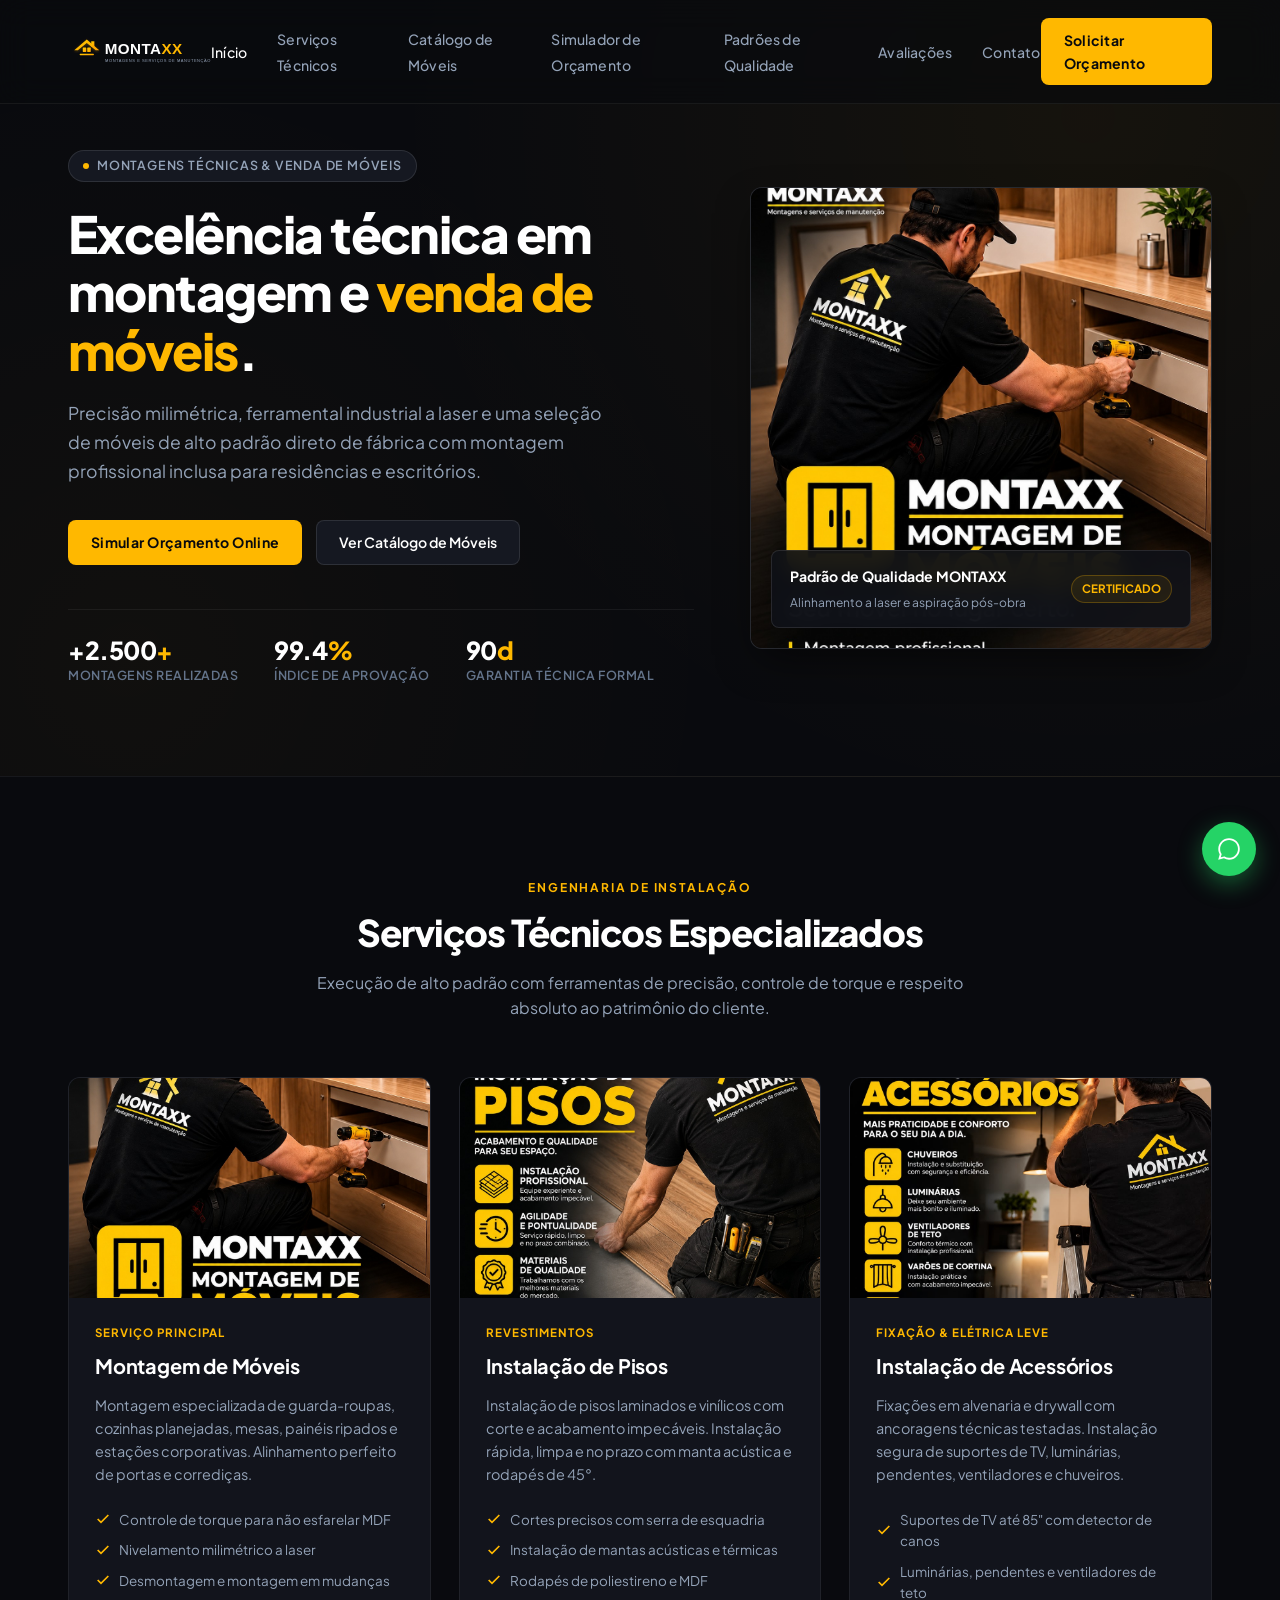
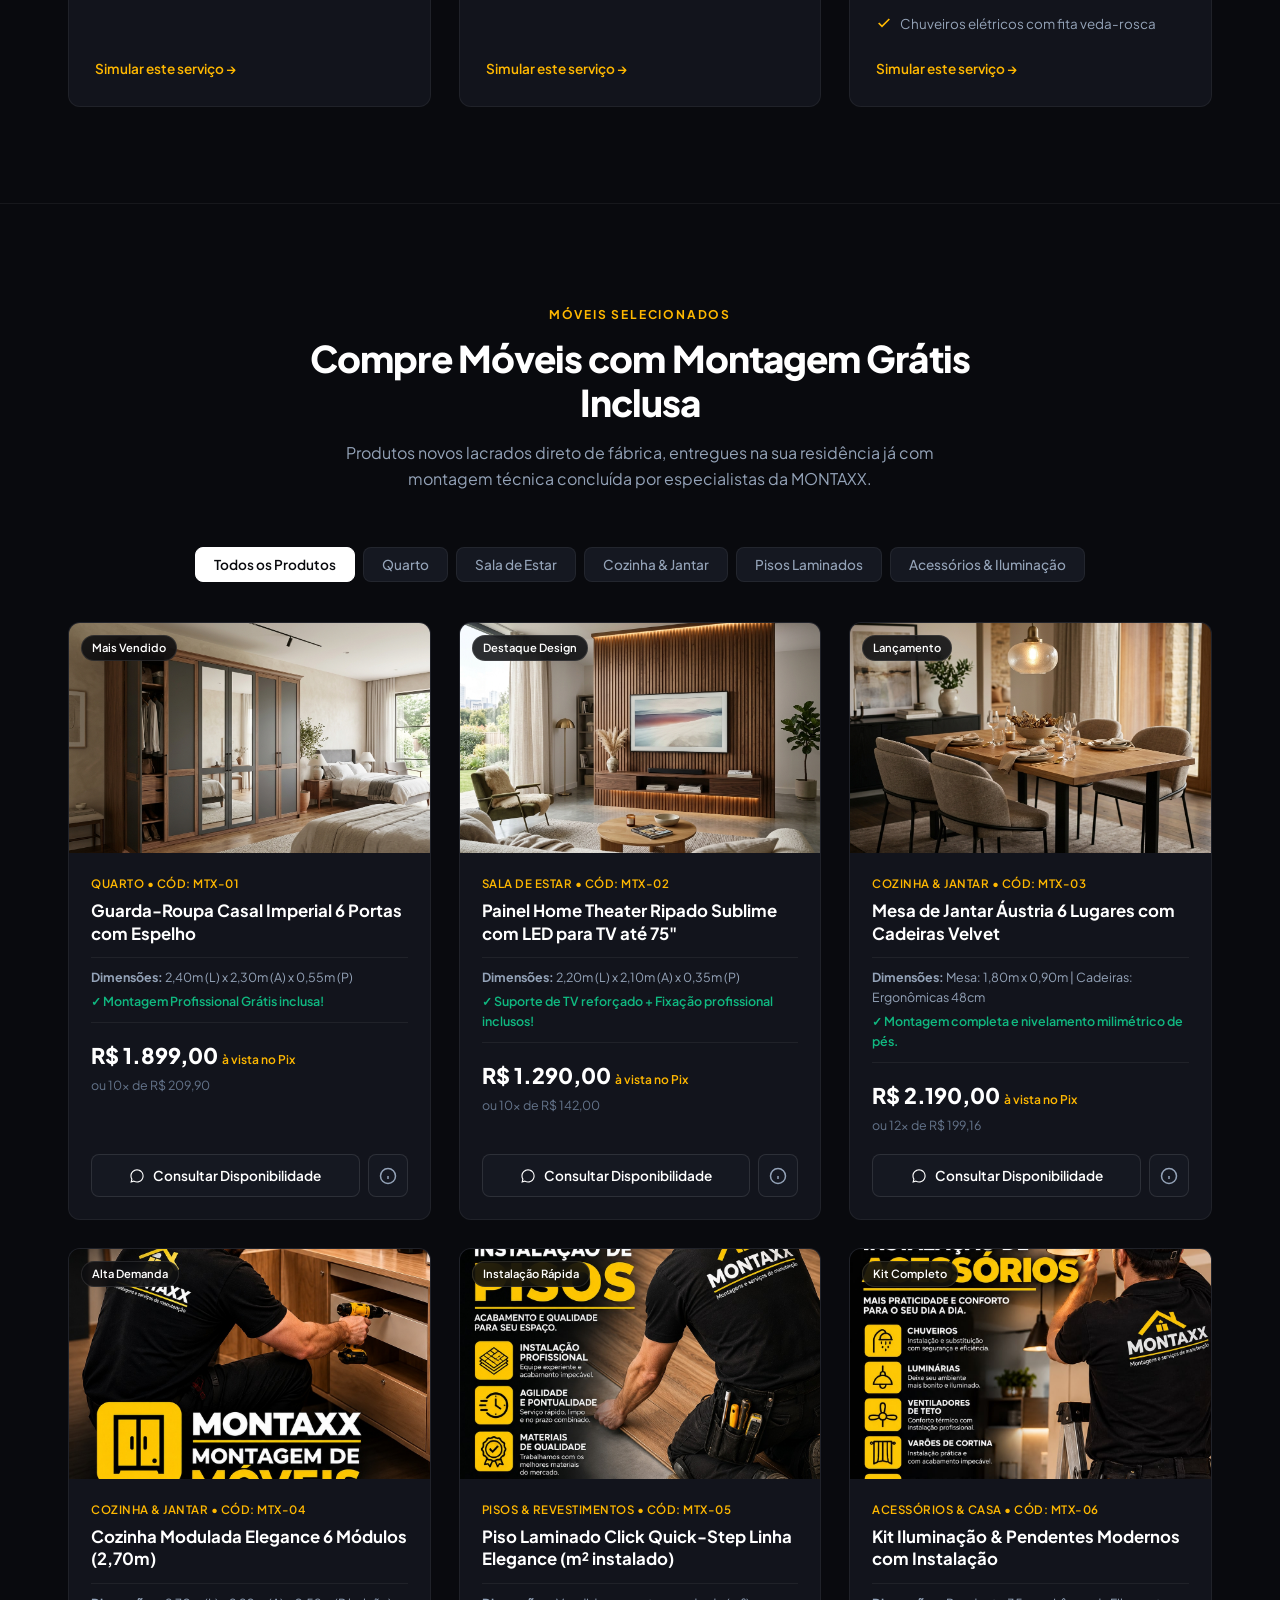
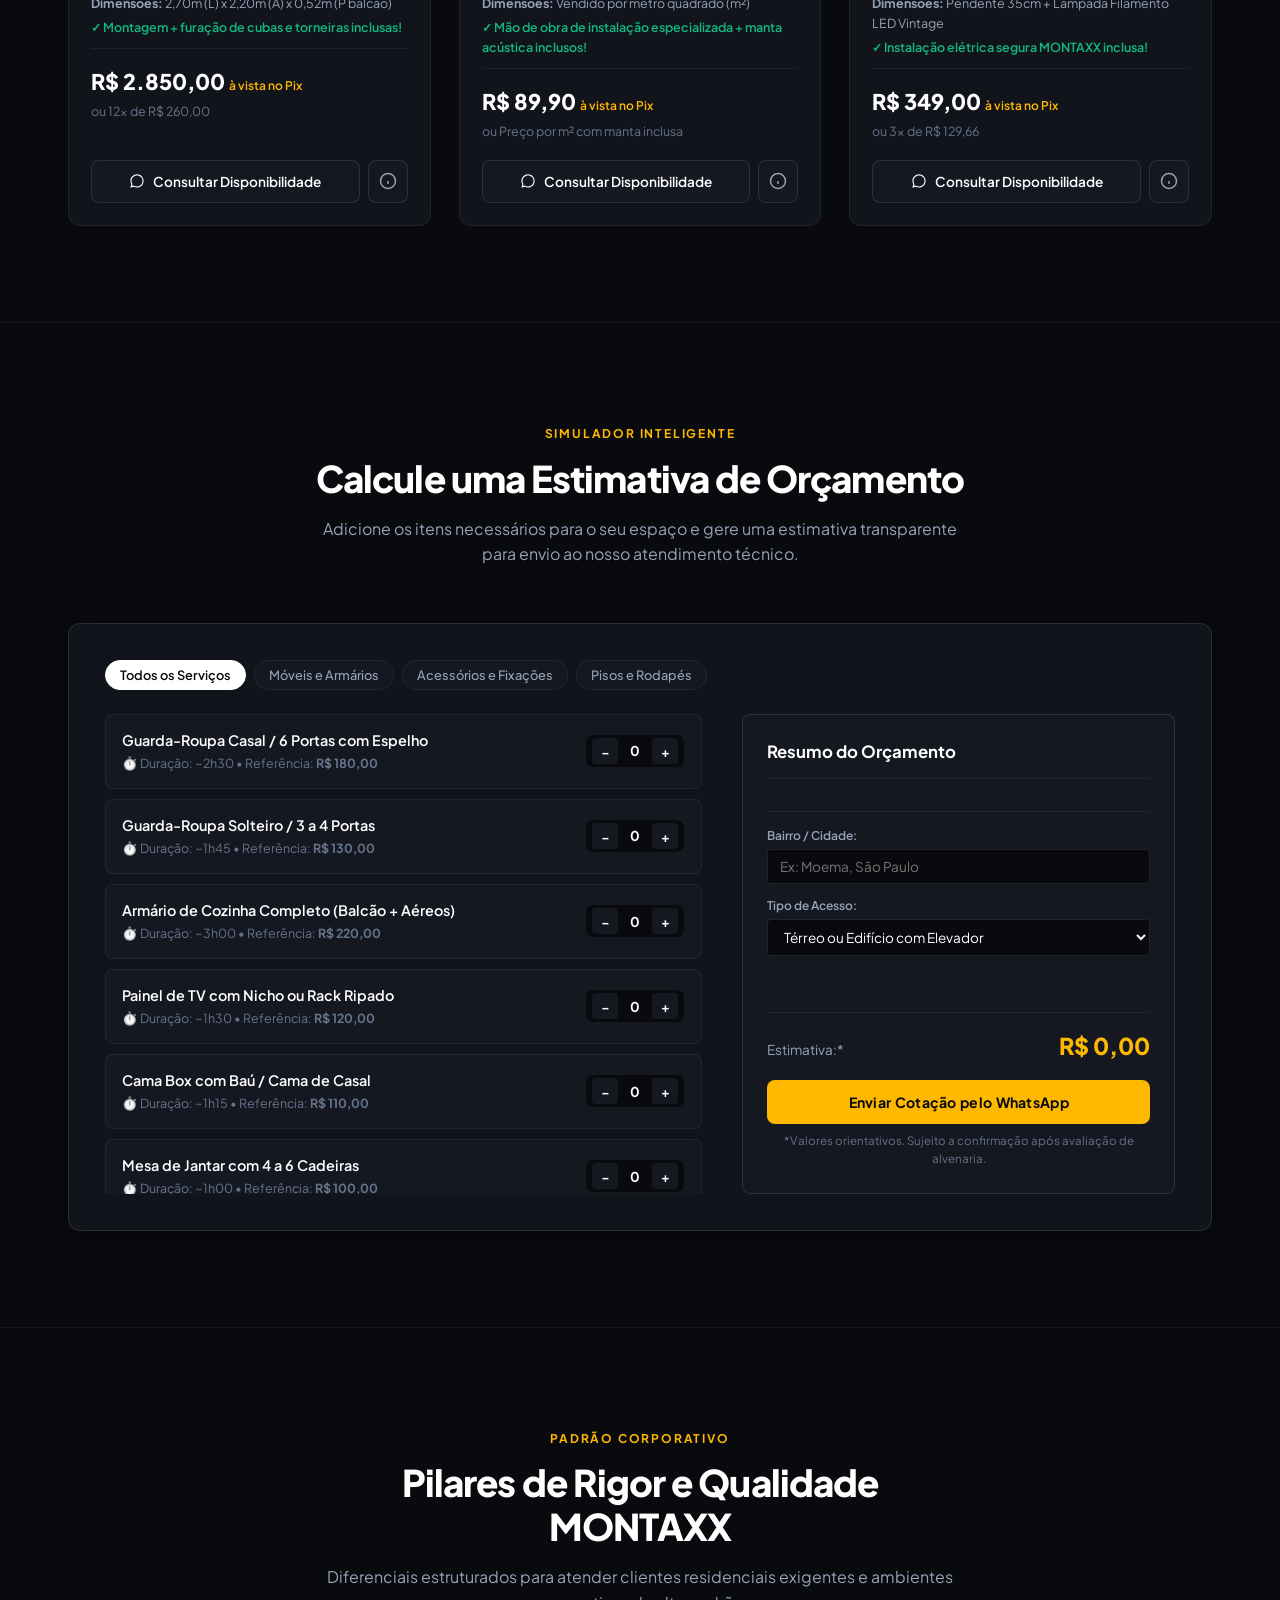
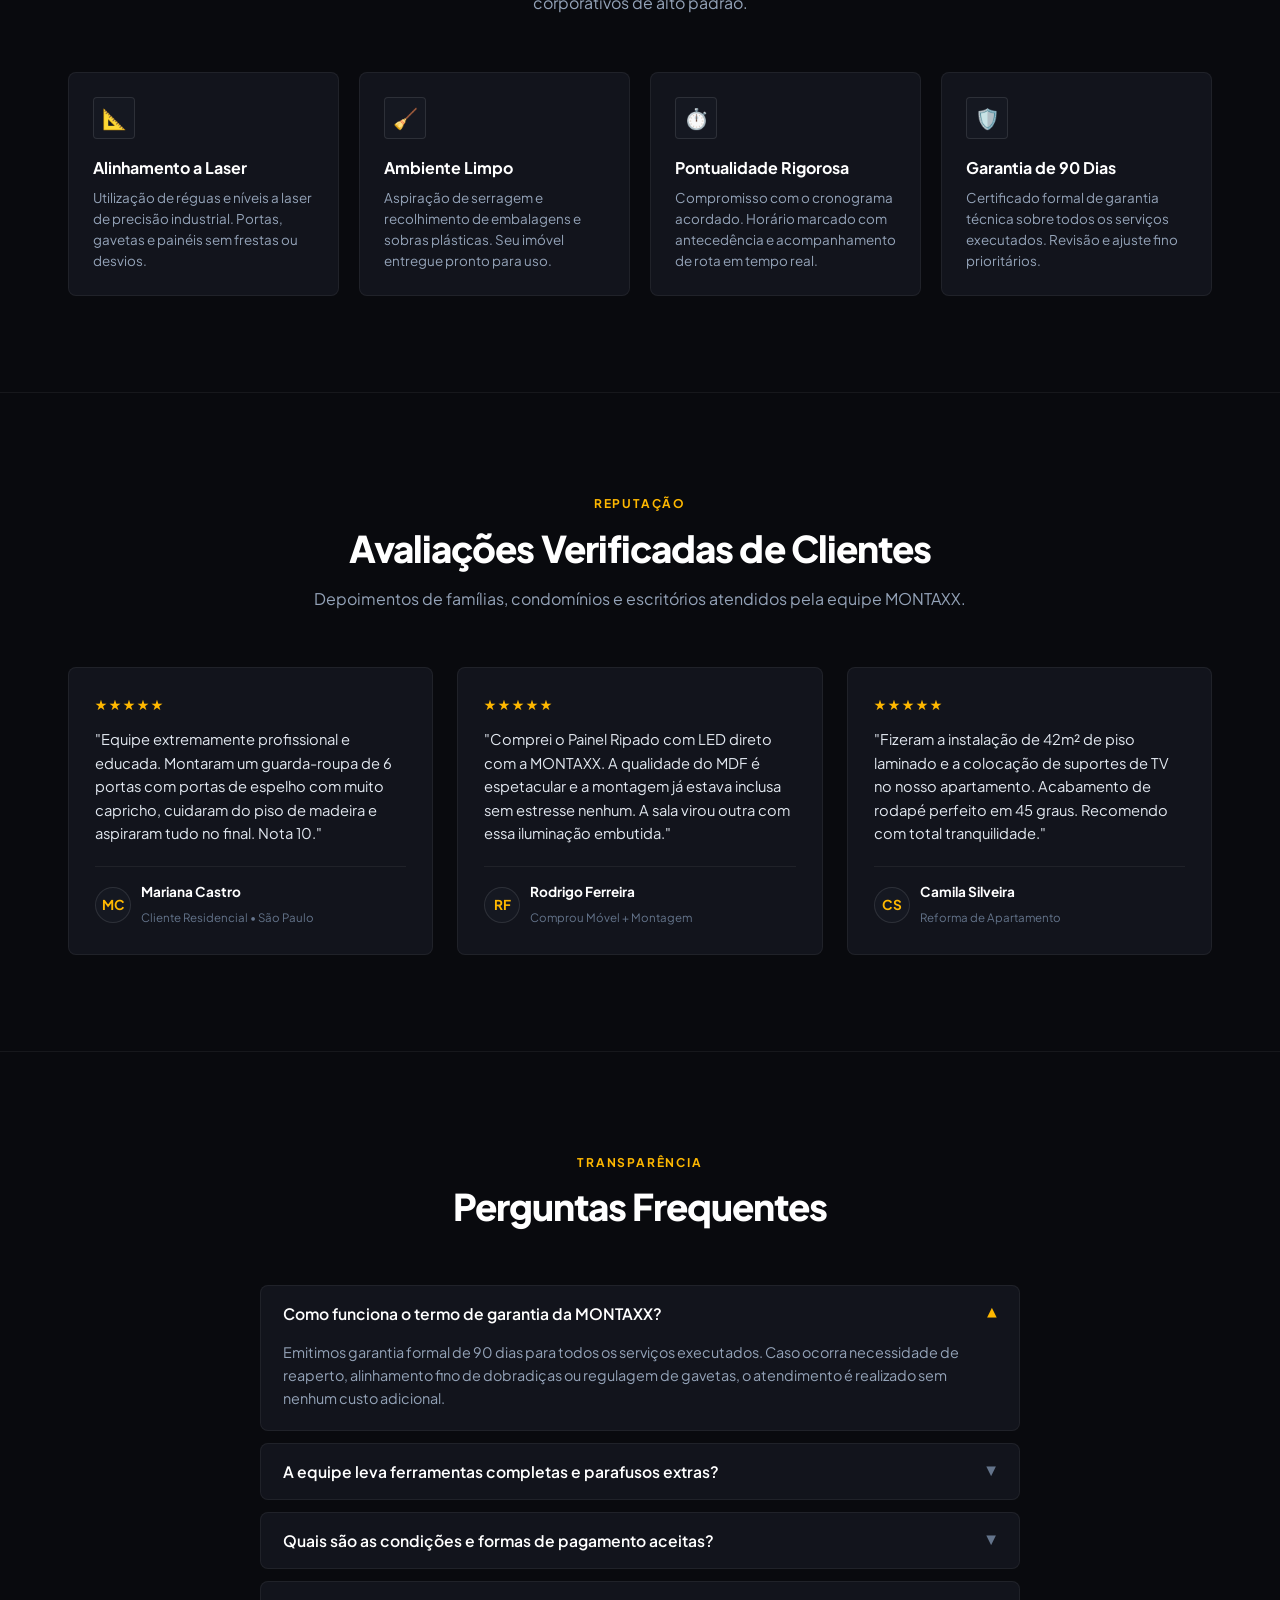
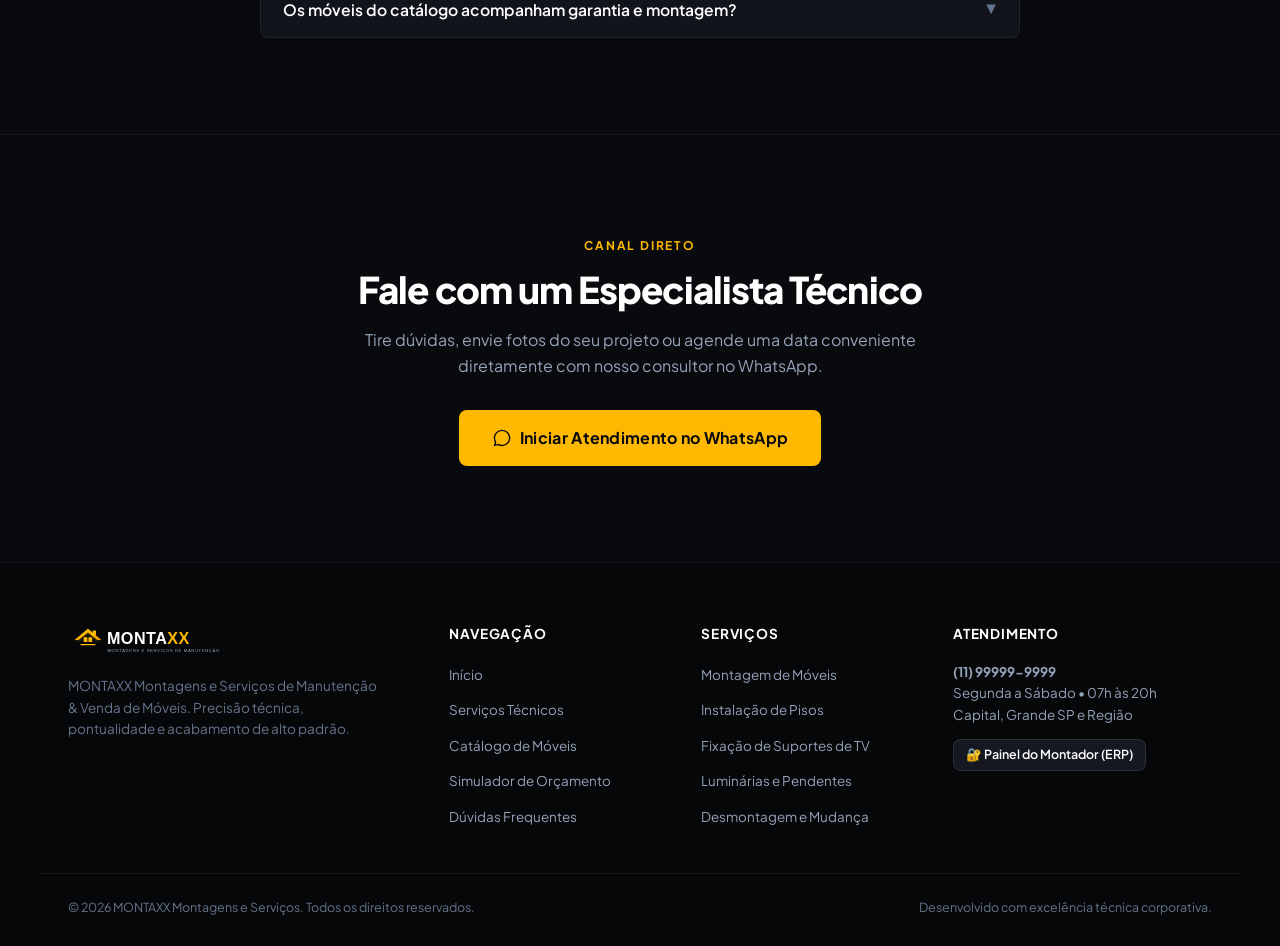
==== site/index.html @ f07846e5 "feat: site minimalista corporativo de alto padrao e sistema ERP da MONTAXX" ====
<!DOCTYPE html>
<html lang="pt-BR">
<head>
  <meta charset="UTF-8">
  <meta name="viewport" content="width=device-width, initial-scale=1.0">
  <title>MONTAXX | Montagem Técnica de Móveis, Pisos & Loja de Móveis</title>
  <meta name="description" content="Serviços corporativos e residenciais de montagem de móveis, instalação de pisos e fixações técnicas. Venda de móveis selecionados com montagem profissional inclusa.">
  <meta name="theme-color" content="#FFB800">
  
  <!-- Open Graph -->
  <meta property="og:title" content="MONTAXX | Montagens Técnicas e Venda de Móveis">
  <meta property="og:description" content="Precisão milimétrica, ferramental industrial e garantia técnica em montagens residenciais e corporativas.">
  <meta property="og:image" content="assets/images/hero-montagem.jpeg">
  <meta property="og:type" content="website">

  <!-- Favicon -->
  <link rel="icon" type="image/svg+xml" href="assets/images/favicon.svg">

  <!-- Minimalist Corporate Stylesheet -->
  <link rel="stylesheet" href="css/style.css">
</head>
<body>

  <!-- ================= TOPBAR / NAVBAR ================= -->
  <header class="navbar" id="navbar">
    <div class="container nav-container">
      <a href="#home" class="nav-brand">
        <img src="assets/images/logo.svg" alt="MONTAXX" class="brand-logo-img">
      </a>

      <nav>
        <ul class="nav-links" id="nav-menu">
          <li><a href="#home" class="active">Início</a></li>
          <li><a href="#servicos">Serviços Técnicos</a></li>
          <li><a href="#catalogo">Catálogo de Móveis</a></li>
          <li><a href="#calculadora">Simulador de Orçamento</a></li>
          <li><a href="#padroes">Padrões de Qualidade</a></li>
          <li><a href="#avaliacoes">Avaliações</a></li>
          <li><a href="#contato">Contato</a></li>
        </ul>
      </nav>

      <div class="nav-actions">
        <a href="#calculadora" class="btn-primary-corporate">
          Solicitar Orçamento
        </a>
        <button class="mobile-menu-btn" id="mobile-menu-toggle" aria-label="Abrir Menu">
          <svg width="24" height="24" viewBox="0 0 24 24" fill="none" stroke="currentColor" stroke-width="2"><line x1="3" y1="12" x2="21" y2="12"></line><line x1="3" y1="6" x2="21" y2="6"></line><line x1="3" y1="18" x2="21" y2="18"></line></svg>
        </button>
      </div>
    </div>
  </header>

  <main>
    <!-- ================= HERO SECTION ================= -->
    <section class="hero-section" id="home">
      <div class="container hero-grid">
        <div>
          <div class="hero-tag">
            <span class="hero-tag-dot"></span>
            <span>Montagens Técnicas & Venda de Móveis</span>
          </div>

          <h1 class="hero-title">
            Excelência técnica em montagem e <span class="accent">venda de móveis</span>.
          </h1>

          <p class="hero-description">
            Precisão milimétrica, ferramental industrial a laser e uma seleção de móveis de alto padrão direto de fábrica com montagem profissional inclusa para residências e escritórios.
          </p>

          <div class="hero-cta-group">
            <a href="#calculadora" class="btn-primary-corporate">
              Simular Orçamento Online
            </a>
            <a href="#catalogo" class="btn-secondary-corporate">
              Ver Catálogo de Móveis
            </a>
          </div>

          <div class="hero-trust-row">
            <div class="trust-item">
              <h4>+2.500<span>+</span></h4>
              <p>Montagens Realizadas</p>
            </div>
            <div class="trust-item">
              <h4>99.4<span>%</span></h4>
              <p>Índice de Aprovação</p>
            </div>
            <div class="trust-item">
              <h4>90<span>d</span></h4>
              <p>Garantia Técnica Formal</p>
            </div>
          </div>
        </div>

        <div class="hero-visual">
          <div class="hero-image-frame">
            <img src="assets/images/hero-montagem.jpeg" alt="Montagem técnica profissional MONTAXX" class="hero-main-img">
            
            <div class="hero-floating-card">
              <div class="floating-card-info">
                <strong>Padrão de Qualidade MONTAXX</strong>
                <span>Alinhamento a laser e aspiração pós-obra</span>
              </div>
              <span class="floating-card-badge">Certificado</span>
            </div>
          </div>
        </div>
      </div>
    </section>

    <!-- ================= SERVICES SECTION ================= -->
    <section class="section section-divider" id="servicos">
      <div class="container">
        <div class="section-header">
          <span class="section-label">Engenharia de Instalação</span>
          <h2 class="section-title">Serviços Técnicos Especializados</h2>
          <p class="section-desc">
            Execução de alto padrão com ferramentas de precisão, controle de torque e respeito absoluto ao patrimônio do cliente.
          </p>
        </div>

        <div class="services-grid">
          <!-- 1: Montagem de Móveis -->
          <div class="service-card">
            <div class="service-media">
              <img src="assets/images/hero-montagem.jpeg" alt="Montagem de Móveis MONTAXX" loading="lazy">
            </div>
            <div class="service-body">
              <span class="service-category">Serviço Principal</span>
              <h3 class="service-title">Montagem de Móveis</h3>
              <p class="service-text">
                Montagem especializada de guarda-roupas, cozinhas planejadas, mesas, painéis ripados e estações corporativas. Alinhamento perfeito de portas e corrediças.
              </p>
              <ul class="service-features">
                <li>
                  <svg width="16" height="16" viewBox="0 0 24 24" fill="none" stroke="currentColor" stroke-width="2.5"><polyline points="20 6 9 17 4 12"></polyline></svg>
                  Controle de torque para não esfarelar MDF
                </li>
                <li>
                  <svg width="16" height="16" viewBox="0 0 24 24" fill="none" stroke="currentColor" stroke-width="2.5"><polyline points="20 6 9 17 4 12"></polyline></svg>
                  Nivelamento milimétrico a laser
                </li>
                <li>
                  <svg width="16" height="16" viewBox="0 0 24 24" fill="none" stroke="currentColor" stroke-width="2.5"><polyline points="20 6 9 17 4 12"></polyline></svg>
                  Desmontagem e montagem em mudanças
                </li>
              </ul>
              <a href="#calculadora" class="service-cta-link">
                Simular este serviço →
              </a>
            </div>
          </div>

          <!-- 2: Pisos -->
          <div class="service-card">
            <div class="service-media">
              <img src="assets/images/servico-pisos.jpeg" alt="Instalação de Pisos MONTAXX" loading="lazy">
            </div>
            <div class="service-body">
              <span class="service-category">Revestimentos</span>
              <h3 class="service-title">Instalação de Pisos</h3>
              <p class="service-text">
                Instalação de pisos laminados e vinílicos com corte e acabamento impecáveis. Instalação rápida, limpa e no prazo com manta acústica e rodapés de 45°.
              </p>
              <ul class="service-features">
                <li>
                  <svg width="16" height="16" viewBox="0 0 24 24" fill="none" stroke="currentColor" stroke-width="2.5"><polyline points="20 6 9 17 4 12"></polyline></svg>
                  Cortes precisos com serra de esquadria
                </li>
                <li>
                  <svg width="16" height="16" viewBox="0 0 24 24" fill="none" stroke="currentColor" stroke-width="2.5"><polyline points="20 6 9 17 4 12"></polyline></svg>
                  Instalação de mantas acústicas e térmicas
                </li>
                <li>
                  <svg width="16" height="16" viewBox="0 0 24 24" fill="none" stroke="currentColor" stroke-width="2.5"><polyline points="20 6 9 17 4 12"></polyline></svg>
                  Rodapés de poliestireno e MDF
                </li>
              </ul>
              <a href="#calculadora" class="service-cta-link">
                Simular este serviço →
              </a>
            </div>
          </div>

          <!-- 3: Acessórios -->
          <div class="service-card">
            <div class="service-media">
              <img src="assets/images/servico-acessorios.jpeg" alt="Instalação de Acessórios MONTAXX" loading="lazy">
            </div>
            <div class="service-body">
              <span class="service-category">Fixação & Elétrica Leve</span>
              <h3 class="service-title">Instalação de Acessórios</h3>
              <p class="service-text">
                Fixações em alvenaria e drywall com ancoragens técnicas testadas. Instalação segura de suportes de TV, luminárias, pendentes, ventiladores e chuveiros.
              </p>
              <ul class="service-features">
                <li>
                  <svg width="16" height="16" viewBox="0 0 24 24" fill="none" stroke="currentColor" stroke-width="2.5"><polyline points="20 6 9 17 4 12"></polyline></svg>
                  Suportes de TV até 85" com detector de canos
                </li>
                <li>
                  <svg width="16" height="16" viewBox="0 0 24 24" fill="none" stroke="currentColor" stroke-width="2.5"><polyline points="20 6 9 17 4 12"></polyline></svg>
                  Luminárias, pendentes e ventiladores de teto
                </li>
                <li>
                  <svg width="16" height="16" viewBox="0 0 24 24" fill="none" stroke="currentColor" stroke-width="2.5"><polyline points="20 6 9 17 4 12"></polyline></svg>
                  Chuveiros elétricos com fita veda-rosca
                </li>
              </ul>
              <a href="#calculadora" class="service-cta-link">
                Simular este serviço →
              </a>
            </div>
          </div>
        </div>
      </div>
    </section>

    <!-- ================= FURNITURE CATALOG SECTION ================= -->
    <section class="section section-divider" id="catalogo">
      <div class="container">
        <div class="section-header">
          <span class="section-label">Móveis Selecionados</span>
          <h2 class="section-title">Compre Móveis com Montagem Grátis Inclusa</h2>
          <p class="section-desc">
            Produtos novos lacrados direto de fábrica, entregues na sua residência já com montagem técnica concluída por especialistas da MONTAXX.
          </p>
        </div>

        <div class="catalog-filter-bar">
          <button class="catalog-filter-tab active" data-category="all">Todos os Produtos</button>
          <button class="catalog-filter-tab" data-category="quarto">Quarto</button>
          <button class="catalog-filter-tab" data-category="sala">Sala de Estar</button>
          <button class="catalog-filter-tab" data-category="cozinha">Cozinha & Jantar</button>
          <button class="catalog-filter-tab" data-category="pisos">Pisos Laminados</button>
          <button class="catalog-filter-tab" data-category="acessorios">Acessórios & Iluminação</button>
        </div>

        <div class="furniture-grid" id="furniture-grid">
          <!-- Renderizado dinamicamente via JS -->
        </div>
      </div>
    </section>

    <!-- ================= SMART CALCULATOR SECTION ================= -->
    <section class="section section-divider" id="calculadora">
      <div class="container">
        <div class="section-header">
          <span class="section-label">Simulador Inteligente</span>
          <h2 class="section-title">Calcule uma Estimativa de Orçamento</h2>
          <p class="section-desc">
            Adicione os itens necessários para o seu espaço e gere uma estimativa transparente para envio ao nosso atendimento técnico.
          </p>
        </div>

        <div class="calc-wrapper">
          <div class="calc-filter-row">
            <button class="calc-filter-pill active" data-category="all">Todos os Serviços</button>
            <button class="calc-filter-pill" data-category="moveis">Móveis e Armários</button>
            <button class="calc-filter-pill" data-category="acessorios">Acessórios e Fixações</button>
            <button class="calc-filter-pill" data-category="pisos">Pisos e Rodapés</button>
          </div>

          <div class="calc-split-grid">
            <!-- Coluna de Seleção de Itens -->
            <div class="calc-selector-list" id="calc-items-grid">
              <!-- Gerado via budget-calculator.js -->
            </div>

            <!-- Painel de Resumo -->
            <div class="calc-summary-panel">
              <h3 class="calc-summary-title">Resumo do Orçamento</h3>
              
              <div class="calc-summary-items" id="calc-summary-items">
                <!-- Linhas calculadas -->
              </div>

              <div id="calc-summary-discount" style="display: none;"></div>

              <div style="border-top: 1px solid var(--border-hairline); padding-top: 14px; margin-bottom: 14px;">
                <div class="calc-form-field">
                  <label for="calc-neighborhood">Bairro / Cidade:</label>
                  <input type="text" id="calc-neighborhood" placeholder="Ex: Moema, São Paulo">
                </div>
                <div class="calc-form-field">
                  <label for="calc-access">Tipo de Acesso:</label>
                  <select id="calc-access">
                    <option value="Térreo / Elevador">Térreo ou Edifício com Elevador</option>
                    <option value="Escada 1º ou 2º Andar">Escada (1º ou 2º Andar)</option>
                    <option value="Escada 3º Andar+">Escada (3º Andar ou mais)</option>
                  </select>
                </div>
              </div>

              <div class="calc-total-strip">
                <span>Estimativa:*</span>
                <strong id="calc-summary-total">R$ 0,00</strong>
              </div>

              <button type="button" class="btn-primary-corporate btn-block" id="btn-calc-whatsapp" disabled style="padding: 12px;">
                Enviar Cotação pelo WhatsApp
              </button>

              <small style="font-size: 0.72rem; color: var(--text-tertiary); text-align: center; display: block; margin-top: 8px;">
                *Valores orientativos. Sujeito a confirmação após avaliação de alvenaria.
              </small>
            </div>
          </div>
        </div>
      </div>
    </section>

    <!-- ================= STANDARDS SECTION ================= -->
    <section class="section section-divider" id="padroes">
      <div class="container">
        <div class="section-header">
          <span class="section-label">Padrão Corporativo</span>
          <h2 class="section-title">Pilares de Rigor e Qualidade MONTAXX</h2>
          <p class="section-desc">
            Diferenciais estruturados para atender clientes residenciais exigentes e ambientes corporativos de alto padrão.
          </p>
        </div>

        <div class="standards-grid">
          <div class="standard-card">
            <div class="standard-icon">📐</div>
            <h4>Alinhamento a Laser</h4>
            <p>Utilização de réguas e níveis a laser de precisão industrial. Portas, gavetas e painéis sem frestas ou desvios.</p>
          </div>

          <div class="standard-card">
            <div class="standard-icon">🧹</div>
            <h4>Ambiente Limpo</h4>
            <p>Aspiração de serragem e recolhimento de embalagens e sobras plásticas. Seu imóvel entregue pronto para uso.</p>
          </div>

          <div class="standard-card">
            <div class="standard-icon">⏱️</div>
            <h4>Pontualidade Rigorosa</h4>
            <p>Compromisso com o cronograma acordado. Horário marcado com antecedência e acompanhamento de rota em tempo real.</p>
          </div>

          <div class="standard-card">
            <div class="standard-icon">🛡️</div>
            <h4>Garantia de 90 Dias</h4>
            <p>Certificado formal de garantia técnica sobre todos os serviços executados. Revisão e ajuste fino prioritários.</p>
          </div>
        </div>
      </div>
    </section>

    <!-- ================= TESTIMONIALS SECTION ================= -->
    <section class="section section-divider" id="avaliacoes">
      <div class="container">
        <div class="section-header">
          <span class="section-label">Reputação</span>
          <h2 class="section-title">Avaliações Verificadas de Clientes</h2>
          <p class="section-desc">
            Depoimentos de famílias, condomínios e escritórios atendidos pela equipe MONTAXX.
          </p>
        </div>

        <div class="testimonials-grid">
          <div class="testimonial-card">
            <div class="test-stars">★★★★★</div>
            <p class="test-quote">
              "Equipe extremamente profissional e educada. Montaram um guarda-roupa de 6 portas com portas de espelho com muito capricho, cuidaram do piso de madeira e aspiraram tudo no final. Nota 10."
            </p>
            <div class="test-author-row">
              <div class="test-author-avatar">MC</div>
              <div class="test-author-info">
                <strong>Mariana Castro</strong>
                <span>Cliente Residencial • São Paulo</span>
              </div>
            </div>
          </div>

          <div class="testimonial-card">
            <div class="test-stars">★★★★★</div>
            <p class="test-quote">
              "Comprei o Painel Ripado com LED direto com a MONTAXX. A qualidade do MDF é espetacular e a montagem já estava inclusa sem estresse nenhum. A sala virou outra com essa iluminação embutida."
            </p>
            <div class="test-author-row">
              <div class="test-author-avatar">RF</div>
              <div class="test-author-info">
                <strong>Rodrigo Ferreira</strong>
                <span>Comprou Móvel + Montagem</span>
              </div>
            </div>
          </div>

          <div class="testimonial-card">
            <div class="test-stars">★★★★★</div>
            <p class="test-quote">
              "Fizeram a instalação de 42m² de piso laminado e a colocação de suportes de TV no nosso apartamento. Acabamento de rodapé perfeito em 45 graus. Recomendo com total tranquilidade."
            </p>
            <div class="test-author-row">
              <div class="test-author-avatar">CS</div>
              <div class="test-author-info">
                <strong>Camila Silveira</strong>
                <span>Reforma de Apartamento</span>
              </div>
            </div>
          </div>
        </div>
      </div>
    </section>

    <!-- ================= FAQ SECTION ================= -->
    <section class="section section-divider" id="faq">
      <div class="container">
        <div class="section-header">
          <span class="section-label">Transparência</span>
          <h2 class="section-title">Perguntas Frequentes</h2>
        </div>

        <div class="faq-list">
          <div class="faq-item open">
            <button class="faq-question">
              <span>Como funciona o termo de garantia da MONTAXX?</span>
              <span class="faq-icon">▼</span>
            </button>
            <div class="faq-answer">
              Emitimos garantia formal de 90 dias para todos os serviços executados. Caso ocorra necessidade de reaperto, alinhamento fino de dobradiças ou regulagem de gavetas, o atendimento é realizado sem nenhum custo adicional.
            </div>
          </div>

          <div class="faq-item">
            <button class="faq-question">
              <span>A equipe leva ferramentas completas e parafusos extras?</span>
              <span class="faq-icon">▼</span>
            </button>
            <div class="faq-answer">
              Sim. Nossa equipe técnica opera com maletas profissionais completas contendo nível a laser, parafusadeiras com torque regulável, buchas especiais para alvenaria e drywall, e ferragens sobressalentes.
            </div>
          </div>

          <div class="faq-item">
            <button class="faq-question">
              <span>Quais são as condições e formas de pagamento aceitas?</span>
              <span class="faq-icon">▼</span>
            </button>
            <div class="faq-answer">
              Trabalhamos com Pix (com condições diferenciadas à vista) e cartões de crédito parcelados em até 10x ou 12x. Para serviços, o pagamento só é finalizado após a vistoria e aprovação técnica do cliente.
            </div>
          </div>

          <div class="faq-item">
            <button class="faq-question">
              <span>Os móveis do catálogo acompanham garantia e montagem?</span>
              <span class="faq-icon">▼</span>
            </button>
            <div class="faq-answer">
              Sim! Todos os móveis vendidos pela MONTAXX são novos, entregues na embalagem original lacrada de fábrica com nota fiscal, e acompanham a montagem profissional completa já inclusa no pedido.
            </div>
          </div>
        </div>
      </div>
    </section>

    <!-- ================= CONTACT SECTION ================= -->
    <section class="section" id="contato">
      <div class="container" style="text-align: center; max-width: 680px;">
        <span class="section-label">Canal Direto</span>
        <h2 class="section-title">Fale com um Especialista Técnico</h2>
        <p class="section-desc" style="margin-bottom: 32px;">
          Tire dúvidas, envie fotos do seu projeto ou agende uma data conveniente diretamente com nosso consultor no WhatsApp.
        </p>

        <a href="https://api.whatsapp.com/send?phone=5511999999999&text=Ol%C3%A1%20MONTAXX!%20Gostaria%20de%20solicitar%20um%20or%C3%A7amento." 
           target="_blank" 
           class="btn-primary-corporate" 
           style="font-size: 1rem; padding: 14px 32px;">
          <svg width="20" height="20" viewBox="0 0 24 24" fill="currentColor"><path d="M12.04 2C6.58 2 2.13 6.45 2.13 11.91C2.13 13.66 2.59 15.36 3.45 16.86L2.05 22L7.3 20.62C8.75 21.41 10.38 21.83 12.04 21.83C17.5 21.83 21.95 17.38 21.95 11.92C21.95 9.27 20.92 6.78 19.05 4.91C17.18 3.03 14.69 2 12.04 2M12.05 3.67C14.25 3.67 16.31 4.53 17.87 6.09C19.42 7.65 20.28 9.72 20.28 11.92C20.28 16.46 16.58 20.15 12.04 20.15C10.56 20.15 9.11 19.76 7.85 19L7.55 18.83L4.43 19.65L5.26 16.61L5.06 16.29C4.24 14.99 3.8 13.47 3.8 11.91C3.81 7.37 7.5 3.67 12.05 3.67Z"/></svg>
          Iniciar Atendimento no WhatsApp
        </a>
      </div>
    </section>
  </main>

  <!-- ================= FOOTER ================= -->
  <footer class="site-footer">
    <div class="container footer-grid">
      <div class="footer-brand-col">
        <img src="assets/images/logo.svg" alt="MONTAXX" style="height: 38px;">
        <p>
          MONTAXX Montagens e Serviços de Manutenção & Venda de Móveis. Precisão técnica, pontualidade e acabamento de alto padrão.
        </p>
      </div>

      <div>
        <h4 class="footer-col-title">Navegação</h4>
        <ul class="footer-links">
          <li><a href="#home">Início</a></li>
          <li><a href="#servicos">Serviços Técnicos</a></li>
          <li><a href="#catalogo">Catálogo de Móveis</a></li>
          <li><a href="#calculadora">Simulador de Orçamento</a></li>
          <li><a href="#faq">Dúvidas Frequentes</a></li>
        </ul>
      </div>

      <div>
        <h4 class="footer-col-title">Serviços</h4>
        <ul class="footer-links">
          <li><a href="#servicos">Montagem de Móveis</a></li>
          <li><a href="#servicos">Instalação de Pisos</a></li>
          <li><a href="#servicos">Fixação de Suportes de TV</a></li>
          <li><a href="#servicos">Luminárias e Pendentes</a></li>
          <li><a href="#servicos">Desmontagem e Mudança</a></li>
        </ul>
      </div>

      <div>
        <h4 class="footer-col-title">Atendimento</h4>
        <div class="footer-contact-block">
          <strong>(11) 99999-9999</strong><br>
          <span>Segunda a Sábado • 07h às 20h</span><br>
          <span>Capital, Grande SP e Região</span>
        </div>
        <div style="margin-top: 14px;">
          <a href="/sistema/" class="btn-secondary-corporate" style="font-size: 0.78rem; padding: 5px 12px;">
            🔐 Painel do Montador (ERP)
          </a>
        </div>
      </div>
    </div>

    <div class="container footer-bottom-strip">
      <p>© 2026 MONTAXX Montagens e Serviços. Todos os direitos reservados.</p>
      <p>Desenvolvido com excelência técnica corporativa.</p>
    </div>
  </footer>

  <!-- ================= PRODUCT DETAIL MODAL ================= -->
  <div class="modal-overlay" id="product-modal">
    <div class="modal-dialog">
      <button class="modal-close-btn" id="modal-close" aria-label="Fechar Modal">✕</button>
      <div id="modal-product-content">
        <!-- Preenchido via main.js -->
      </div>
    </div>
  </div>

  <!-- ================= FLOATING WHATSAPP BUTTON ================= -->
  <a href="https://api.whatsapp.com/send?phone=5511999999999&text=Ol%C3%A1%20MONTAXX!%20Gostaria%20de%20solicitar%20uma%20informa%C3%A7%C3%A3o." 
     class="whatsapp-float-btn" 
     target="_blank" 
     aria-label="Atendimento WhatsApp">
    <svg width="26" height="26" viewBox="0 0 24 24" fill="currentColor"><path d="M12.04 2C6.58 2 2.13 6.45 2.13 11.91C2.13 13.66 2.59 15.36 3.45 16.86L2.05 22L7.3 20.62C8.75 21.41 10.38 21.83 12.04 21.83C17.5 21.83 21.95 17.38 21.95 11.92C21.95 9.27 20.92 6.78 19.05 4.91C17.18 3.03 14.69 2 12.04 2M12.05 3.67C14.25 3.67 16.31 4.53 17.87 6.09C19.42 7.65 20.28 9.72 20.28 11.92C20.28 16.46 16.58 20.15 12.04 20.15C10.56 20.15 9.11 19.76 7.85 19L7.55 18.83L4.43 19.65L5.26 16.61L5.06 16.29C4.24 14.99 3.8 13.47 3.8 11.91C3.81 7.37 7.5 3.67 12.05 3.67Z"/></svg>
  </a>

  <!-- ================= SCRIPTS ================= -->
  <script src="js/catalog-data.js"></script>
  <script src="js/budget-calculator.js"></script>
  <script src="js/main.js"></script>
</body>
</html>
---- site/css/style.css ----
/* ==========================================================================
   MONTAXX - CORPORATE ENTERPRISE DESIGN SYSTEM (CLEAN & MINIMALIST)
   Estética: Minimalista Corporativo / Arquitetura & Engenharia Residencial
   Cores: Grafite Titânio (#0B0D12), Neutros Suaves, Acentos Ouro/Âmbar (#FFB800)
   ========================================================================== */

@import url('https://fonts.googleapis.com/css2?family=Plus+Jakarta+Sans:wght@300;400;500;600;700;800&display=swap');

:root {
  /* Core Brand Tokens */
  --brand-gold: #FFB800;
  --brand-gold-hover: #E5A500;
  --brand-gold-subtle: rgba(255, 184, 0, 0.08);
  --brand-gold-border: rgba(255, 184, 0, 0.25);

  /* Neutrals & Surfaces (Clean Minimalist Dark Theme) */
  --bg-main: #090A0E;
  --bg-surface: #0F1117;
  --bg-surface-elevated: #151821;
  --bg-surface-card: #12141C;
  --bg-glass: rgba(15, 17, 23, 0.88);

  /* Hairline Borders */
  --border-hairline: rgba(255, 255, 255, 0.06);
  --border-light: rgba(255, 255, 255, 0.1);
  --border-hover: rgba(255, 255, 255, 0.18);

  /* High Legibility Typography Colors */
  --text-pure: #FFFFFF;
  --text-main: #E2E8F0;
  --text-secondary: #94A3B8;
  --text-tertiary: #64748B;

  /* Accent & Utility */
  --success: #10B981;
  --success-subtle: rgba(16, 185, 129, 0.1);

  /* Spatial & Typography */
  --font-family: 'Plus Jakarta Sans', -apple-system, BlinkMacSystemFont, 'Segoe UI', Roboto, sans-serif;
  --radius-xs: 4px;
  --radius-sm: 8px;
  --radius-md: 12px;
  --radius-lg: 18px;
  --radius-pill: 9999px;

  --shadow-subtle: 0 4px 20px rgba(0, 0, 0, 0.35);
  --shadow-elevated: 0 16px 40px -10px rgba(0, 0, 0, 0.6);
  --shadow-gold-subtle: 0 4px 24px rgba(255, 184, 0, 0.2);

  --transition-smooth: all 0.22s cubic-bezier(0.16, 1, 0.3, 1);
}

/* ==========================================================================
   RESET & BASE
   ========================================================================== */
*, *::before, *::after {
  box-sizing: border-box;
  margin: 0;
  padding: 0;
}

html {
  scroll-behavior: smooth;
  font-size: 16px;
  color-scheme: dark;
}

body {
  font-family: var(--font-family);
  background-color: var(--bg-main);
  color: var(--text-main);
  line-height: 1.6;
  overflow-x: hidden;
  -webkit-font-smoothing: antialiased;
  -moz-osx-font-smoothing: grayscale;
}

body.menu-locked {
  overflow: hidden;
}

a {
  color: inherit;
  text-decoration: none;
  transition: var(--transition-smooth);
}

img {
  max-width: 100%;
  height: auto;
  display: block;
}

button, input, select, textarea {
  font-family: inherit;
}

.container {
  width: 100%;
  max-width: 1200px;
  margin: 0 auto;
  padding: 0 28px;
}

/* ==========================================================================
   CLEAN TOPBAR / NAVBAR
   ========================================================================== */
.navbar {
  position: fixed;
  top: 0;
  left: 0;
  right: 0;
  z-index: 1000;
  padding: 18px 0;
  background: rgba(9, 10, 14, 0.7);
  backdrop-filter: blur(16px);
  -webkit-backdrop-filter: blur(16px);
  border-bottom: 1px solid var(--border-hairline);
  transition: var(--transition-smooth);
}

.navbar.scrolled {
  padding: 12px 0;
  background: var(--bg-glass);
  border-bottom-color: var(--border-light);
  box-shadow: 0 10px 30px rgba(0, 0, 0, 0.4);
}

.nav-container {
  display: flex;
  align-items: center;
  justify-content: space-between;
}

.nav-brand {
  display: flex;
  align-items: center;
  gap: 10px;
}

.brand-logo-img {
  height: 40px;
  width: auto;
}

.nav-links {
  display: flex;
  align-items: center;
  gap: 30px;
  list-style: none;
}

.nav-links a {
  font-size: 0.88rem;
  font-weight: 500;
  color: var(--text-secondary);
  position: relative;
  letter-spacing: 0.2px;
}

.nav-links a:hover,
.nav-links a.active {
  color: var(--text-pure);
}

.nav-actions {
  display: flex;
  align-items: center;
  gap: 14px;
}

.mobile-menu-btn {
  display: none;
  background: transparent;
  border: none;
  color: var(--text-pure);
  cursor: pointer;
  padding: 6px;
}

/* ==========================================================================
   MINIMALIST ENTERPRISE BUTTONS
   ========================================================================== */
.btn-primary-corporate {
  display: inline-flex;
  align-items: center;
  justify-content: center;
  gap: 8px;
  background: var(--brand-gold);
  color: #090A0E;
  font-weight: 700;
  font-size: 0.88rem;
  letter-spacing: 0.3px;
  padding: 10px 22px;
  border-radius: var(--radius-sm);
  border: 1px solid transparent;
  cursor: pointer;
  transition: var(--transition-smooth);
}

.btn-primary-corporate:hover {
  background: var(--brand-gold-hover);
  transform: translateY(-1px);
  box-shadow: var(--shadow-gold-subtle);
}

.btn-secondary-corporate {
  display: inline-flex;
  align-items: center;
  justify-content: center;
  gap: 8px;
  background: var(--bg-surface-elevated);
  color: var(--text-pure);
  font-weight: 600;
  font-size: 0.88rem;
  padding: 10px 22px;
  border-radius: var(--radius-sm);
  border: 1px solid var(--border-light);
  cursor: pointer;
  transition: var(--transition-smooth);
}

.btn-secondary-corporate:hover {
  border-color: var(--border-hover);
  background: rgba(255, 255, 255, 0.06);
  color: var(--text-pure);
  transform: translateY(-1px);
}

.btn-block {
  width: 100%;
}

/* ==========================================================================
   HERO SECTION - MINIMALIST & CORPORATE
   ========================================================================== */
.hero-section {
  position: relative;
  padding: 150px 0 90px;
  border-bottom: 1px solid var(--border-hairline);
  background: radial-gradient(circle at 85% 15%, rgba(255, 184, 0, 0.05) 0%, transparent 55%),
              radial-gradient(circle at 10% 85%, rgba(255, 184, 0, 0.03) 0%, transparent 45%);
}

.hero-grid {
  display: grid;
  grid-template-columns: 1.15fr 0.85fr;
  gap: 56px;
  align-items: center;
}

.hero-tag {
  display: inline-flex;
  align-items: center;
  gap: 8px;
  background: var(--bg-surface-elevated);
  border: 1px solid var(--border-light);
  color: var(--text-secondary);
  padding: 5px 14px;
  border-radius: var(--radius-pill);
  font-size: 0.78rem;
  font-weight: 600;
  letter-spacing: 0.8px;
  text-transform: uppercase;
  margin-bottom: 22px;
}

.hero-tag-dot {
  width: 6px;
  height: 6px;
  border-radius: 50%;
  background: var(--brand-gold);
}

.hero-title {
  font-size: 3.2rem;
  font-weight: 800;
  line-height: 1.14;
  color: var(--text-pure);
  letter-spacing: -0.03em;
  margin-bottom: 20px;
}

.hero-title span.accent {
  color: var(--brand-gold);
}

.hero-description {
  font-size: 1.1rem;
  color: var(--text-secondary);
  line-height: 1.65;
  margin-bottom: 34px;
  max-width: 540px;
}

.hero-cta-group {
  display: flex;
  flex-wrap: wrap;
  gap: 14px;
  margin-bottom: 44px;
}

.hero-trust-row {
  display: flex;
  gap: 36px;
  border-top: 1px solid var(--border-hairline);
  padding-top: 28px;
}

.trust-item h4 {
  font-size: 1.55rem;
  font-weight: 800;
  color: var(--text-pure);
  line-height: 1;
  margin-bottom: 4px;
  letter-spacing: -0.02em;
}

.trust-item h4 span {
  color: var(--brand-gold);
}

.trust-item p {
  font-size: 0.78rem;
  color: var(--text-tertiary);
  text-transform: uppercase;
  letter-spacing: 0.5px;
  font-weight: 600;
}

/* Hero Media Box */
.hero-visual {
  position: relative;
}

.hero-image-frame {
  position: relative;
  border-radius: var(--radius-md);
  overflow: hidden;
  border: 1px solid var(--border-light);
  background: var(--bg-surface);
  box-shadow: var(--shadow-elevated);
}

.hero-main-img {
  width: 100%;
  height: 460px;
  object-fit: cover;
  display: block;
}

.hero-floating-card {
  position: absolute;
  bottom: 20px;
  left: 20px;
  right: 20px;
  background: rgba(15, 17, 23, 0.92);
  backdrop-filter: blur(12px);
  border: 1px solid var(--border-light);
  padding: 14px 18px;
  border-radius: var(--radius-sm);
  display: flex;
  align-items: center;
  justify-content: space-between;
}

.floating-card-info strong {
  display: block;
  font-size: 0.88rem;
  color: var(--text-pure);
}

.floating-card-info span {
  font-size: 0.75rem;
  color: var(--text-secondary);
}

.floating-card-badge {
  font-size: 0.72rem;
  font-weight: 700;
  text-transform: uppercase;
  color: var(--brand-gold);
  background: var(--brand-gold-subtle);
  border: 1px solid var(--brand-gold-border);
  padding: 4px 10px;
  border-radius: var(--radius-pill);
}

/* ==========================================================================
   SECTION HEADER (MINIMALIST)
   ========================================================================== */
.section {
  padding: 96px 0;
}

.section-divider {
  border-bottom: 1px solid var(--border-hairline);
}

.section-header {
  max-width: 660px;
  margin: 0 auto 56px;
  text-align: center;
}

.section-label {
  display: inline-block;
  font-size: 0.75rem;
  font-weight: 700;
  text-transform: uppercase;
  letter-spacing: 1.8px;
  color: var(--brand-gold);
  margin-bottom: 12px;
}

.section-title {
  font-size: 2.3rem;
  font-weight: 800;
  color: var(--text-pure);
  letter-spacing: -0.025em;
  line-height: 1.2;
  margin-bottom: 16px;
}

.section-desc {
  font-size: 1rem;
  color: var(--text-secondary);
  line-height: 1.6;
}

/* ==========================================================================
   SERVICES GRID - MINIMALIST
   ========================================================================== */
.services-grid {
  display: grid;
  grid-template-columns: repeat(3, 1fr);
  gap: 28px;
}

.service-card {
  background: var(--bg-surface-card);
  border: 1px solid var(--border-hairline);
  border-radius: var(--radius-md);
  overflow: hidden;
  display: flex;
  flex-direction: column;
  transition: var(--transition-smooth);
}

.service-card:hover {
  border-color: var(--border-hover);
  transform: translateY(-4px);
  box-shadow: var(--shadow-subtle);
}

.service-media {
  height: 220px;
  overflow: hidden;
  position: relative;
  background: #000;
}

.service-media img {
  width: 100%;
  height: 100%;
  object-fit: cover;
  transition: transform 0.4s ease;
}

.service-card:hover .service-media img {
  transform: scale(1.04);
}

.service-body {
  padding: 26px;
  display: flex;
  flex-direction: column;
  flex-grow: 1;
}

.service-category {
  font-size: 0.72rem;
  font-weight: 700;
  text-transform: uppercase;
  letter-spacing: 1px;
  color: var(--brand-gold);
  margin-bottom: 8px;
}

.service-title {
  font-size: 1.25rem;
  font-weight: 700;
  color: var(--text-pure);
  margin-bottom: 12px;
  letter-spacing: -0.01em;
}

.service-text {
  font-size: 0.9rem;
  color: var(--text-secondary);
  line-height: 1.6;
  margin-bottom: 22px;
}

.service-features {
  list-style: none;
  display: flex;
  flex-direction: column;
  gap: 9px;
  margin-bottom: 24px;
}

.service-features li {
  font-size: 0.84rem;
  color: var(--text-secondary);
  display: flex;
  align-items: center;
  gap: 8px;
}

.service-features li svg {
  color: var(--brand-gold);
  flex-shrink: 0;
}

.service-cta-link {
  margin-top: auto;
  display: inline-flex;
  align-items: center;
  gap: 6px;
  font-size: 0.85rem;
  font-weight: 600;
  color: var(--brand-gold);
}

.service-cta-link:hover {
  color: #FFF;
}

/* ==========================================================================
   FURNITURE CATALOG - CLEAN SHOWCASE
   ========================================================================== */
.catalog-filter-bar {
  display: flex;
  justify-content: center;
  flex-wrap: wrap;
  gap: 8px;
  margin-bottom: 40px;
}

.catalog-filter-tab {
  background: var(--bg-surface-elevated);
  border: 1px solid var(--border-hairline);
  color: var(--text-secondary);
  padding: 8px 18px;
  border-radius: var(--radius-sm);
  font-size: 0.85rem;
  font-weight: 500;
  cursor: pointer;
  transition: var(--transition-smooth);
}

.catalog-filter-tab:hover,
.catalog-filter-tab.active {
  background: var(--text-pure);
  color: #090A0E;
  border-color: var(--text-pure);
  font-weight: 600;
}

.furniture-grid {
  display: grid;
  grid-template-columns: repeat(3, 1fr);
  gap: 28px;
}

.product-card {
  background: var(--bg-surface-card);
  border: 1px solid var(--border-hairline);
  border-radius: var(--radius-md);
  overflow: hidden;
  display: flex;
  flex-direction: column;
  transition: var(--transition-smooth);
}

.product-card:hover {
  border-color: var(--border-light);
  transform: translateY(-4px);
  box-shadow: var(--shadow-subtle);
}

.product-image-box {
  height: 230px;
  position: relative;
  overflow: hidden;
  background: #000;
}

.product-image-box img {
  width: 100%;
  height: 100%;
  object-fit: cover;
  transition: transform 0.4s ease;
}

.product-card:hover .product-image-box img {
  transform: scale(1.03);
}

.product-badge-pill {
  position: absolute;
  top: 12px;
  left: 12px;
  background: rgba(9, 10, 14, 0.85);
  backdrop-filter: blur(8px);
  border: 1px solid var(--border-light);
  color: var(--text-pure);
  font-size: 0.7rem;
  font-weight: 600;
  padding: 3px 10px;
  border-radius: var(--radius-pill);
}

.product-content {
  padding: 22px;
  display: flex;
  flex-direction: column;
  flex-grow: 1;
}

.product-sub-cat {
  font-size: 0.72rem;
  font-weight: 600;
  color: var(--brand-gold);
  text-transform: uppercase;
  letter-spacing: 0.5px;
  margin-bottom: 6px;
}

.product-title {
  font-size: 1.05rem;
  font-weight: 700;
  color: var(--text-pure);
  line-height: 1.35;
  margin-bottom: 12px;
  min-height: 42px;
}

.product-specs {
  border-top: 1px solid var(--border-hairline);
  border-bottom: 1px solid var(--border-hairline);
  padding: 10px 0;
  margin-bottom: 16px;
  display: flex;
  flex-direction: column;
  gap: 4px;
  font-size: 0.78rem;
  color: var(--text-secondary);
}

.product-benefit {
  color: var(--success);
  font-weight: 600;
}

.product-price-block {
  margin-bottom: 18px;
}

.price-main {
  font-size: 1.35rem;
  font-weight: 800;
  color: var(--text-pure);
}

.price-condition {
  font-size: 0.78rem;
  color: var(--text-tertiary);
  margin-top: 2px;
}

.product-footer-actions {
  display: flex;
  gap: 8px;
  margin-top: auto;
}

.btn-consult-whatsapp {
  flex-grow: 1;
  background: var(--bg-surface-elevated);
  border: 1px solid var(--border-light);
  color: var(--text-pure);
  font-size: 0.85rem;
  font-weight: 600;
  padding: 10px;
  border-radius: var(--radius-sm);
  display: inline-flex;
  align-items: center;
  justify-content: center;
  gap: 8px;
  transition: var(--transition-smooth);
}

.btn-consult-whatsapp:hover {
  background: #25D366;
  border-color: #25D366;
  color: #FFF;
}

.btn-specs-icon {
  background: var(--bg-surface-elevated);
  border: 1px solid var(--border-light);
  color: var(--text-secondary);
  width: 40px;
  border-radius: var(--radius-sm);
  display: flex;
  align-items: center;
  justify-content: center;
  cursor: pointer;
  transition: var(--transition-smooth);
}

.btn-specs-icon:hover {
  border-color: var(--text-pure);
  color: var(--text-pure);
}

/* ==========================================================================
   BUDGET CALCULATOR - MINIMALIST INTERACTIVE TOOL
   ========================================================================== */
.calc-wrapper {
  background: var(--bg-surface-card);
  border: 1px solid var(--border-light);
  border-radius: var(--radius-md);
  padding: 36px;
  box-shadow: var(--shadow-subtle);
}

.calc-filter-row {
  display: flex;
  gap: 8px;
  margin-bottom: 24px;
  flex-wrap: wrap;
}

.calc-filter-pill {
  background: var(--bg-surface-elevated);
  border: 1px solid var(--border-hairline);
  color: var(--text-secondary);
  padding: 6px 14px;
  border-radius: var(--radius-pill);
  font-size: 0.8rem;
  font-weight: 500;
  cursor: pointer;
  transition: var(--transition-smooth);
}

.calc-filter-pill.active {
  background: var(--text-pure);
  color: #090A0E;
  border-color: var(--text-pure);
  font-weight: 600;
}

.calc-split-grid {
  display: grid;
  grid-template-columns: 1.4fr 1fr;
  gap: 32px;
}

.calc-selector-list {
  max-height: 480px;
  overflow-y: auto;
  padding-right: 8px;
  display: flex;
  flex-direction: column;
  gap: 10px;
}

.calc-selector-list::-webkit-scrollbar {
  width: 4px;
}
.calc-selector-list::-webkit-scrollbar-thumb {
  background: var(--border-light);
  border-radius: 4px;
}

.calc-item-card {
  background: var(--bg-surface-elevated);
  border: 1px solid var(--border-hairline);
  border-radius: var(--radius-sm);
  padding: 14px 16px;
  display: flex;
  align-items: center;
  justify-content: space-between;
  gap: 12px;
  transition: var(--transition-smooth);
}

.calc-item-card:hover {
  border-color: var(--border-light);
}

.calc-item-card.active {
  border-color: var(--brand-gold-border);
  background: rgba(255, 184, 0, 0.03);
}

.calc-item-name {
  font-size: 0.9rem;
  font-weight: 600;
  color: var(--text-pure);
}

.calc-item-meta {
  font-size: 0.78rem;
  color: var(--text-tertiary);
  margin-top: 2px;
}

.calc-qty-control {
  display: flex;
  align-items: center;
  gap: 8px;
  background: var(--bg-main);
  border: 1px solid var(--border-hairline);
  border-radius: var(--radius-sm);
  padding: 3px 6px;
}

.btn-qty {
  width: 26px;
  height: 26px;
  border: none;
  background: var(--bg-surface-elevated);
  color: var(--text-pure);
  font-weight: 700;
  border-radius: 4px;
  cursor: pointer;
  display: flex;
  align-items: center;
  justify-content: center;
  transition: var(--transition-smooth);
}

.btn-qty:hover {
  background: var(--brand-gold);
  color: #090A0E;
}

.qty-display {
  min-width: 18px;
  text-align: center;
  font-size: 0.85rem;
  font-weight: 700;
  color: var(--text-pure);
}

/* Summary Panel */
.calc-summary-panel {
  background: var(--bg-surface-elevated);
  border: 1px solid var(--border-light);
  border-radius: var(--radius-sm);
  padding: 24px;
  display: flex;
  flex-direction: column;
}

.calc-summary-title {
  font-size: 1.05rem;
  font-weight: 700;
  color: var(--text-pure);
  border-bottom: 1px solid var(--border-hairline);
  padding-bottom: 12px;
  margin-bottom: 16px;
}

.calc-summary-items {
  max-height: 160px;
  overflow-y: auto;
  margin-bottom: 16px;
  font-size: 0.85rem;
}

.calc-form-field {
  display: flex;
  flex-direction: column;
  gap: 4px;
  margin-bottom: 12px;
}

.calc-form-field label {
  font-size: 0.75rem;
  color: var(--text-secondary);
  font-weight: 600;
}

.calc-form-field input,
.calc-form-field select {
  background: var(--bg-main);
  border: 1px solid var(--border-light);
  color: var(--text-pure);
  padding: 8px 12px;
  border-radius: var(--radius-xs);
  font-size: 0.85rem;
}

.calc-total-strip {
  border-top: 1px solid var(--border-hairline);
  padding-top: 14px;
  margin-top: auto;
  margin-bottom: 16px;
  display: flex;
  justify-content: space-between;
  align-items: baseline;
}

.calc-total-strip span {
  font-size: 0.85rem;
  color: var(--text-secondary);
}

.calc-total-strip strong {
  font-size: 1.45rem;
  font-weight: 800;
  color: var(--brand-gold);
}

/* ==========================================================================
   CORPORATE STANDARDS & DIFFERENTIATORS
   ========================================================================== */
.standards-grid {
  display: grid;
  grid-template-columns: repeat(4, 1fr);
  gap: 20px;
}

.standard-card {
  background: var(--bg-surface-card);
  border: 1px solid var(--border-hairline);
  border-radius: var(--radius-sm);
  padding: 24px;
  transition: var(--transition-smooth);
}

.standard-card:hover {
  border-color: var(--border-light);
}

.standard-icon {
  width: 42px;
  height: 42px;
  border-radius: var(--radius-xs);
  background: var(--bg-surface-elevated);
  border: 1px solid var(--border-light);
  color: var(--brand-gold);
  display: flex;
  align-items: center;
  justify-content: center;
  font-size: 1.25rem;
  margin-bottom: 16px;
}

.standard-card h4 {
  font-size: 1rem;
  font-weight: 700;
  color: var(--text-pure);
  margin-bottom: 8px;
}

.standard-card p {
  font-size: 0.84rem;
  color: var(--text-secondary);
  line-height: 1.55;
}

/* ==========================================================================
   TESTIMONIALS - CLEAN
   ========================================================================== */
.testimonials-grid {
  display: grid;
  grid-template-columns: repeat(3, 1fr);
  gap: 24px;
}

.testimonial-card {
  background: var(--bg-surface-card);
  border: 1px solid var(--border-hairline);
  border-radius: var(--radius-sm);
  padding: 26px;
  display: flex;
  flex-direction: column;
}

.test-stars {
  color: var(--brand-gold);
  font-size: 0.85rem;
  margin-bottom: 12px;
  letter-spacing: 2px;
}

.test-quote {
  font-size: 0.92rem;
  color: var(--text-main);
  line-height: 1.6;
  margin-bottom: 20px;
  flex-grow: 1;
}

.test-author-row {
  display: flex;
  align-items: center;
  gap: 10px;
  border-top: 1px solid var(--border-hairline);
  padding-top: 14px;
}

.test-author-avatar {
  width: 36px;
  height: 36px;
  border-radius: 50%;
  background: var(--bg-surface-elevated);
  border: 1px solid var(--border-light);
  color: var(--brand-gold);
  font-size: 0.85rem;
  font-weight: 700;
  display: flex;
  align-items: center;
  justify-content: center;
}

.test-author-info strong {
  display: block;
  font-size: 0.85rem;
  color: var(--text-pure);
}

.test-author-info span {
  font-size: 0.72rem;
  color: var(--text-tertiary);
}

/* ==========================================================================
   FAQ ACCORDION - CLEAN
   ========================================================================== */
.faq-list {
  max-width: 760px;
  margin: 0 auto;
  display: flex;
  flex-direction: column;
  gap: 12px;
}

.faq-item {
  background: var(--bg-surface-card);
  border: 1px solid var(--border-hairline);
  border-radius: var(--radius-sm);
  overflow: hidden;
  transition: var(--transition-smooth);
}

.faq-item:hover {
  border-color: var(--border-light);
}

.faq-question {
  width: 100%;
  padding: 18px 22px;
  background: transparent;
  border: none;
  text-align: left;
  display: flex;
  justify-content: space-between;
  align-items: center;
  color: var(--text-pure);
  font-size: 0.98rem;
  font-weight: 600;
  cursor: pointer;
}

.faq-icon {
  color: var(--text-tertiary);
  transition: transform 0.2s ease;
  font-size: 0.8rem;
}

.faq-answer {
  max-height: 0;
  overflow: hidden;
  transition: max-height 0.3s ease;
  padding: 0 22px;
  color: var(--text-secondary);
  font-size: 0.9rem;
  line-height: 1.6;
}

.faq-item.open .faq-answer {
  max-height: 250px;
  padding-bottom: 20px;
}

.faq-item.open .faq-icon {
  transform: rotate(180deg);
  color: var(--brand-gold);
}

/* ==========================================================================
   FOOTER - CORPORATE MINIMALIST
   ========================================================================== */
.site-footer {
  background: #060709;
  border-top: 1px solid var(--border-hairline);
  padding: 60px 0 28px;
}

.footer-grid {
  display: grid;
  grid-template-columns: 1.6fr 1fr 1fr 1.2fr;
  gap: 36px;
  margin-bottom: 44px;
}

.footer-brand-col p {
  font-size: 0.85rem;
  color: var(--text-tertiary);
  margin-top: 14px;
  line-height: 1.6;
  max-width: 320px;
}

.footer-col-title {
  font-size: 0.85rem;
  font-weight: 700;
  color: var(--text-pure);
  text-transform: uppercase;
  letter-spacing: 0.8px;
  margin-bottom: 16px;
}

.footer-links {
  list-style: none;
  display: flex;
  flex-direction: column;
  gap: 10px;
}

.footer-links a {
  font-size: 0.84rem;
  color: var(--text-secondary);
}

.footer-links a:hover {
  color: var(--text-pure);
}

.footer-contact-block {
  font-size: 0.84rem;
  color: var(--text-secondary);
  line-height: 1.6;
}

.footer-bottom-strip {
  border-top: 1px solid var(--border-hairline);
  padding-top: 24px;
  display: flex;
  justify-content: space-between;
  align-items: center;
  font-size: 0.78rem;
  color: var(--text-tertiary);
}

/* Floating WhatsApp Minimal */
.whatsapp-float-btn {
  position: fixed;
  bottom: 24px;
  right: 24px;
  width: 54px;
  height: 54px;
  background: #25D366;
  border-radius: 50%;
  display: flex;
  align-items: center;
  justify-content: center;
  box-shadow: 0 8px 24px rgba(37, 211, 102, 0.4);
  z-index: 1200;
  color: #FFF;
  transition: var(--transition-smooth);
}

.whatsapp-float-btn:hover {
  transform: scale(1.08);
}

/* ==========================================================================
   PRODUCT DETAIL MODAL
   ========================================================================== */
.modal-overlay {
  position: fixed;
  inset: 0;
  background: rgba(0, 0, 0, 0.85);
  backdrop-filter: blur(8px);
  z-index: 2000;
  display: flex;
  align-items: center;
  justify-content: center;
  padding: 20px;
  opacity: 0;
  visibility: hidden;
  transition: var(--transition-smooth);
}

.modal-overlay.open {
  opacity: 1;
  visibility: visible;
}

.modal-dialog {
  background: var(--bg-surface);
  border: 1px solid var(--border-light);
  border-radius: var(--radius-md);
  width: 100%;
  max-width: 820px;
  max-height: 90vh;
  overflow-y: auto;
  position: relative;
  box-shadow: var(--shadow-elevated);
}

.modal-close-btn {
  position: absolute;
  top: 16px;
  right: 16px;
  background: var(--bg-surface-elevated);
  border: 1px solid var(--border-hairline);
  color: var(--text-secondary);
  width: 34px;
  height: 34px;
  border-radius: 50%;
  cursor: pointer;
  display: flex;
  align-items: center;
  justify-content: center;
  z-index: 10;
  transition: var(--transition-smooth);
}

.modal-close-btn:hover {
  color: var(--text-pure);
}

.modal-grid {
  display: grid;
  grid-template-columns: 1fr 1.15fr;
  gap: 28px;
  padding: 28px;
}

.modal-gallery {
  position: relative;
  border-radius: var(--radius-sm);
  overflow: hidden;
  background: #000;
}

.modal-main-img {
  width: 100%;
  height: 100%;
  min-height: 300px;
  object-fit: cover;
}

.modal-badge-float {
  position: absolute;
  top: 12px;
  left: 12px;
  background: var(--brand-gold);
  color: #090A0E;
  font-size: 0.72rem;
  font-weight: 700;
  padding: 3px 8px;
  border-radius: var(--radius-pill);
}

/* ==========================================================================
   RESPONSIVE DESIGN
   ========================================================================== */
@media (max-width: 1024px) {
  .hero-grid {
    grid-template-columns: 1fr;
    gap: 40px;
  }
  .services-grid,
  .furniture-grid,
  .standards-grid,
  .testimonials-grid {
    grid-template-columns: repeat(2, 1fr);
  }
  .calc-split-grid {
    grid-template-columns: 1fr;
  }
  .footer-grid {
    grid-template-columns: repeat(2, 1fr);
  }
}

@media (max-width: 768px) {
  .mobile-menu-btn {
    display: block;
  }
  .nav-links {
    position: fixed;
    top: 70px;
    left: 0;
    right: 0;
    bottom: 0;
    background: var(--bg-surface);
    flex-direction: column;
    padding: 30px 24px;
    gap: 20px;
    transform: translateX(100%);
    transition: var(--transition-smooth);
  }
  .nav-links.open {
    transform: translateX(0);
  }
  .hero-title {
    font-size: 2.2rem;
  }
  .services-grid,
  .furniture-grid,
  .standards-grid,
  .testimonials-grid,
  .footer-grid {
    grid-template-columns: 1fr;
  }
  .modal-grid {
    grid-template-columns: 1fr;
    padding: 20px;
  }
  .calc-wrapper {
    padding: 20px;
  }
  .hero-trust-row {
    flex-wrap: wrap;
    gap: 20px;
  }
  .footer-bottom-strip {
    flex-direction: column;
    gap: 10px;
    text-align: center;
  }
}
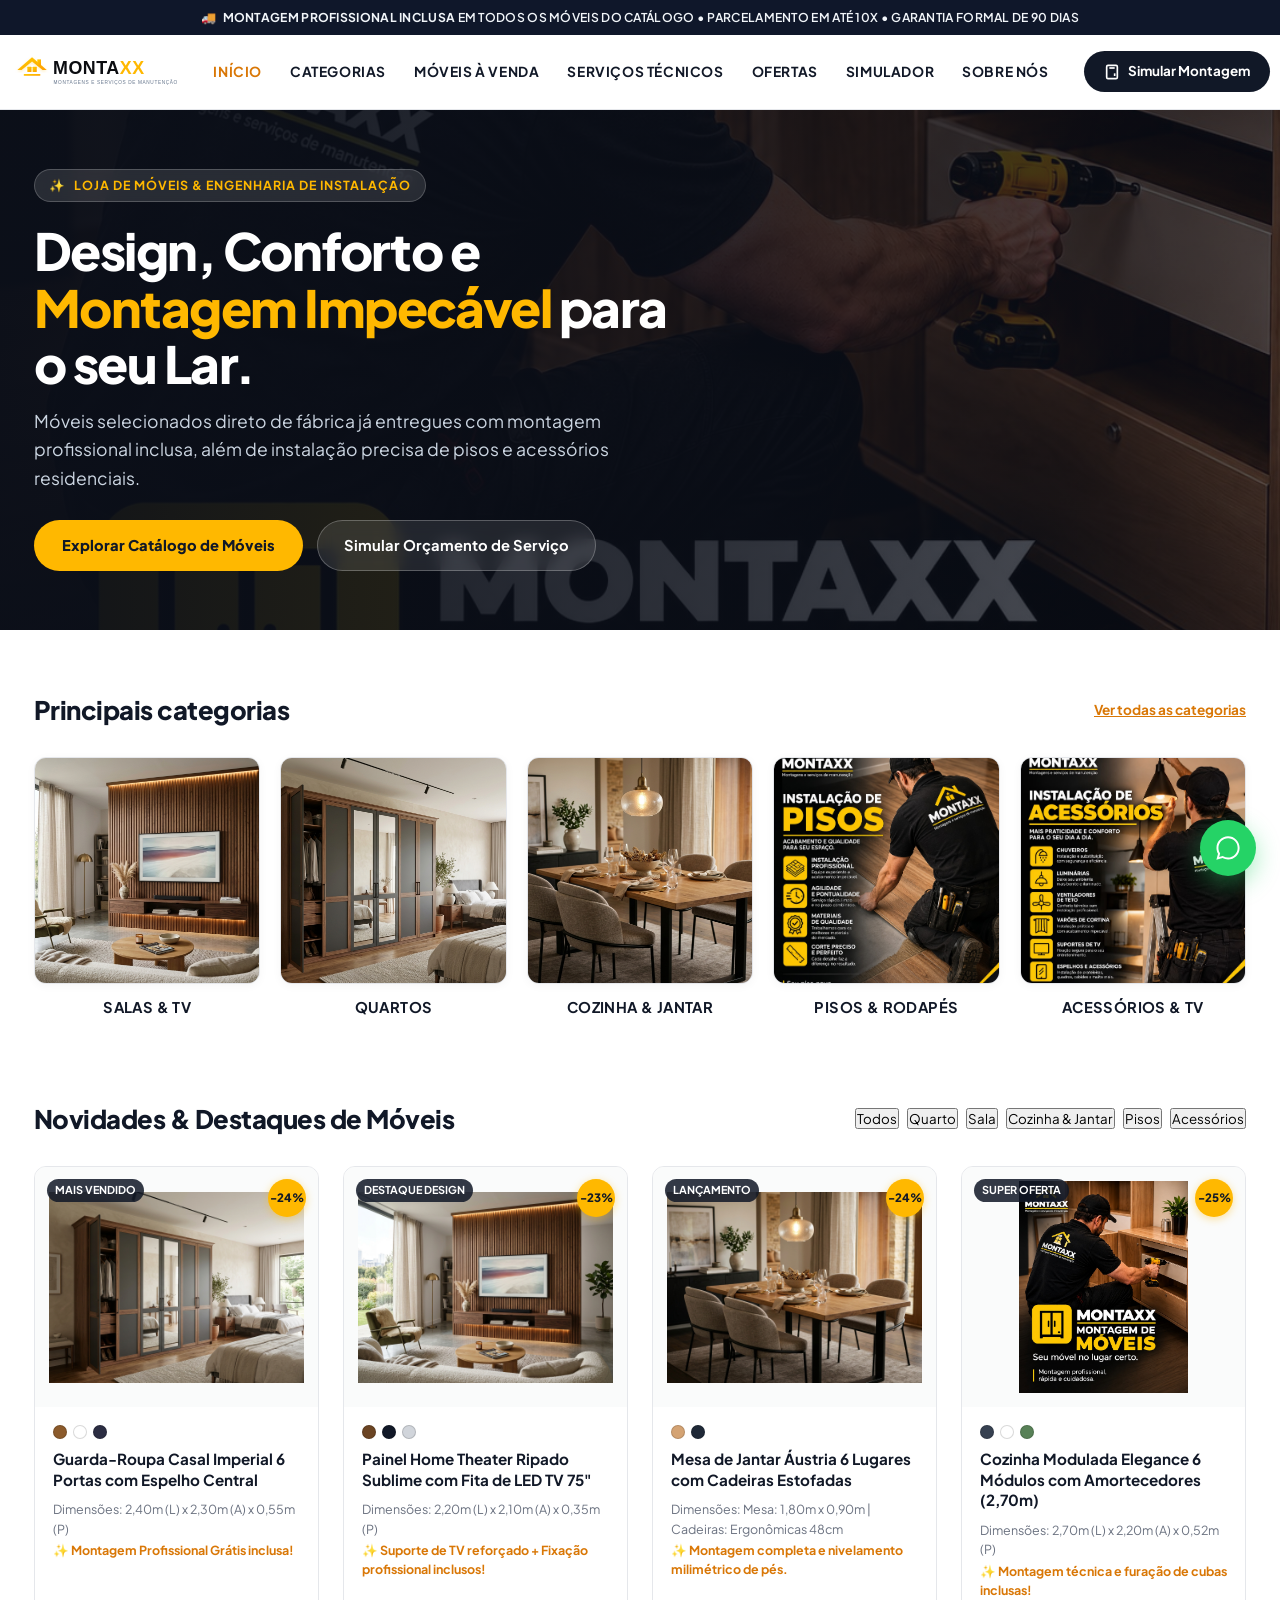
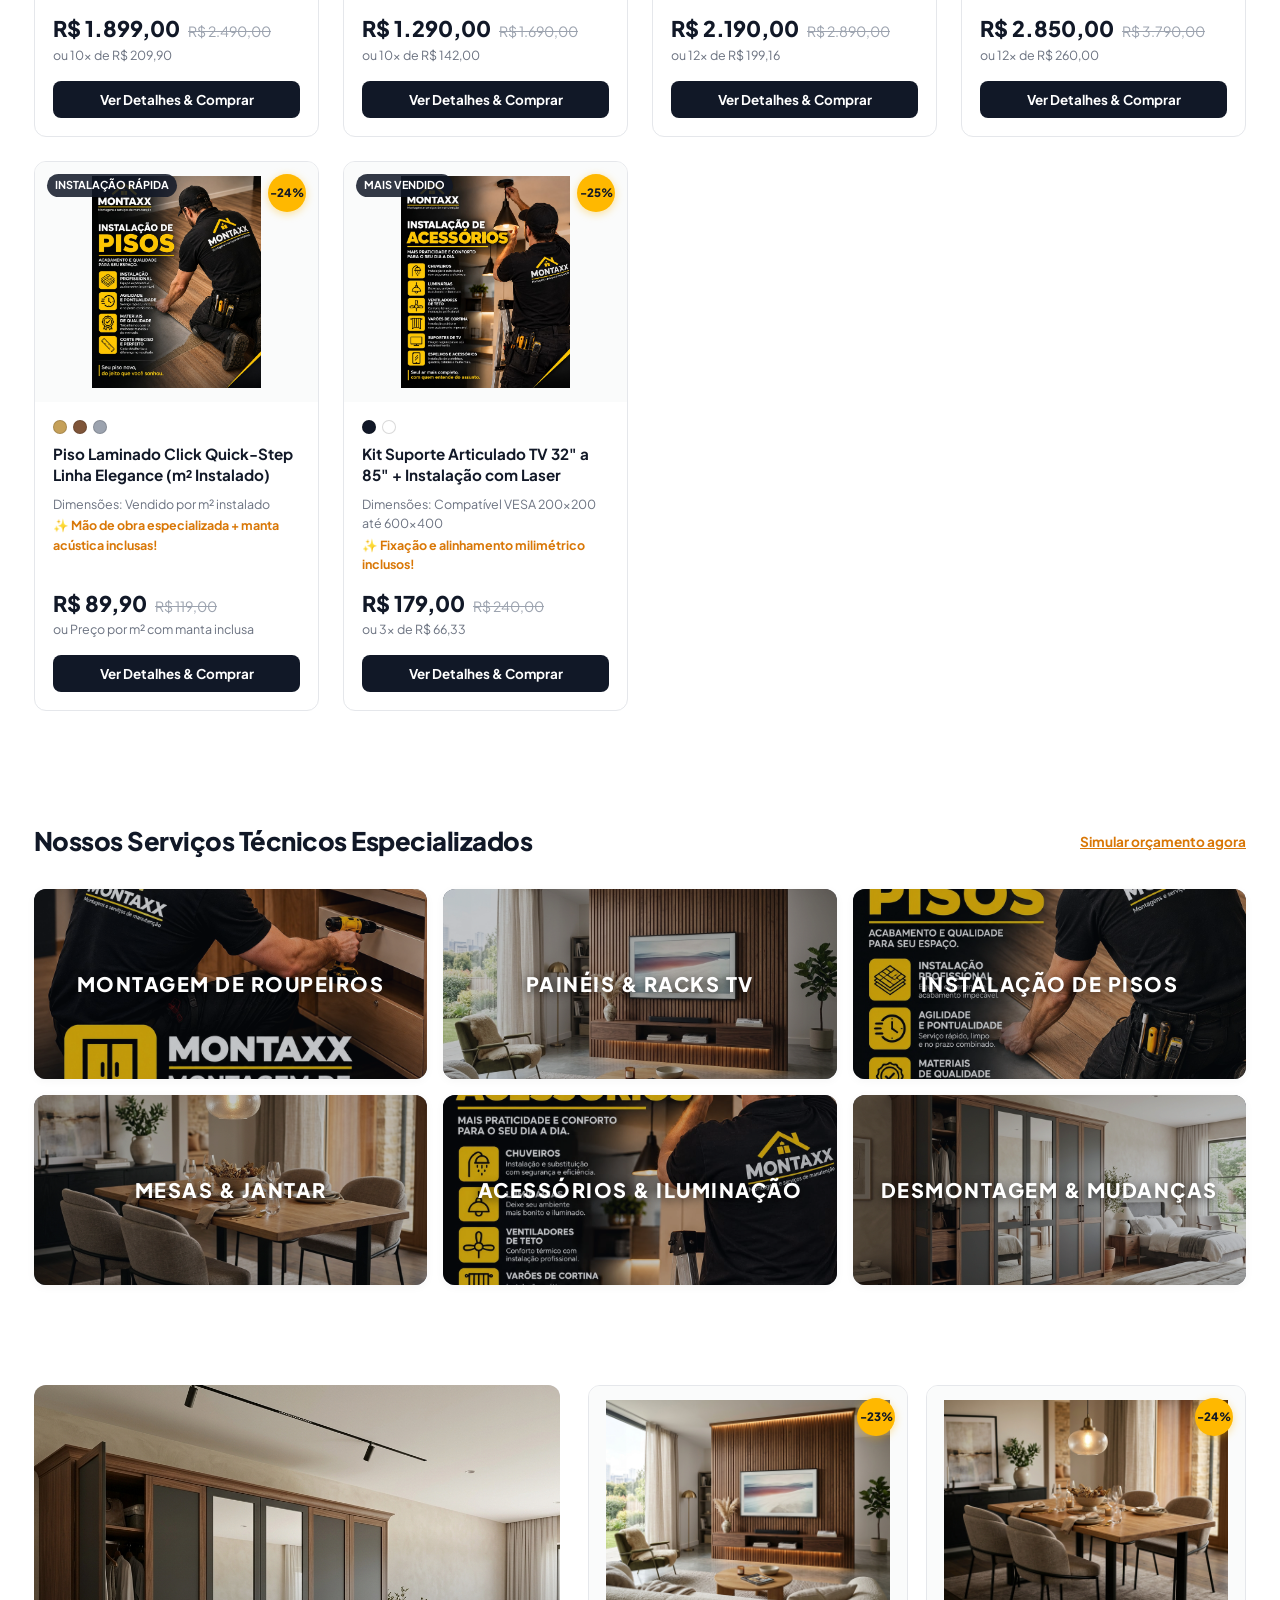
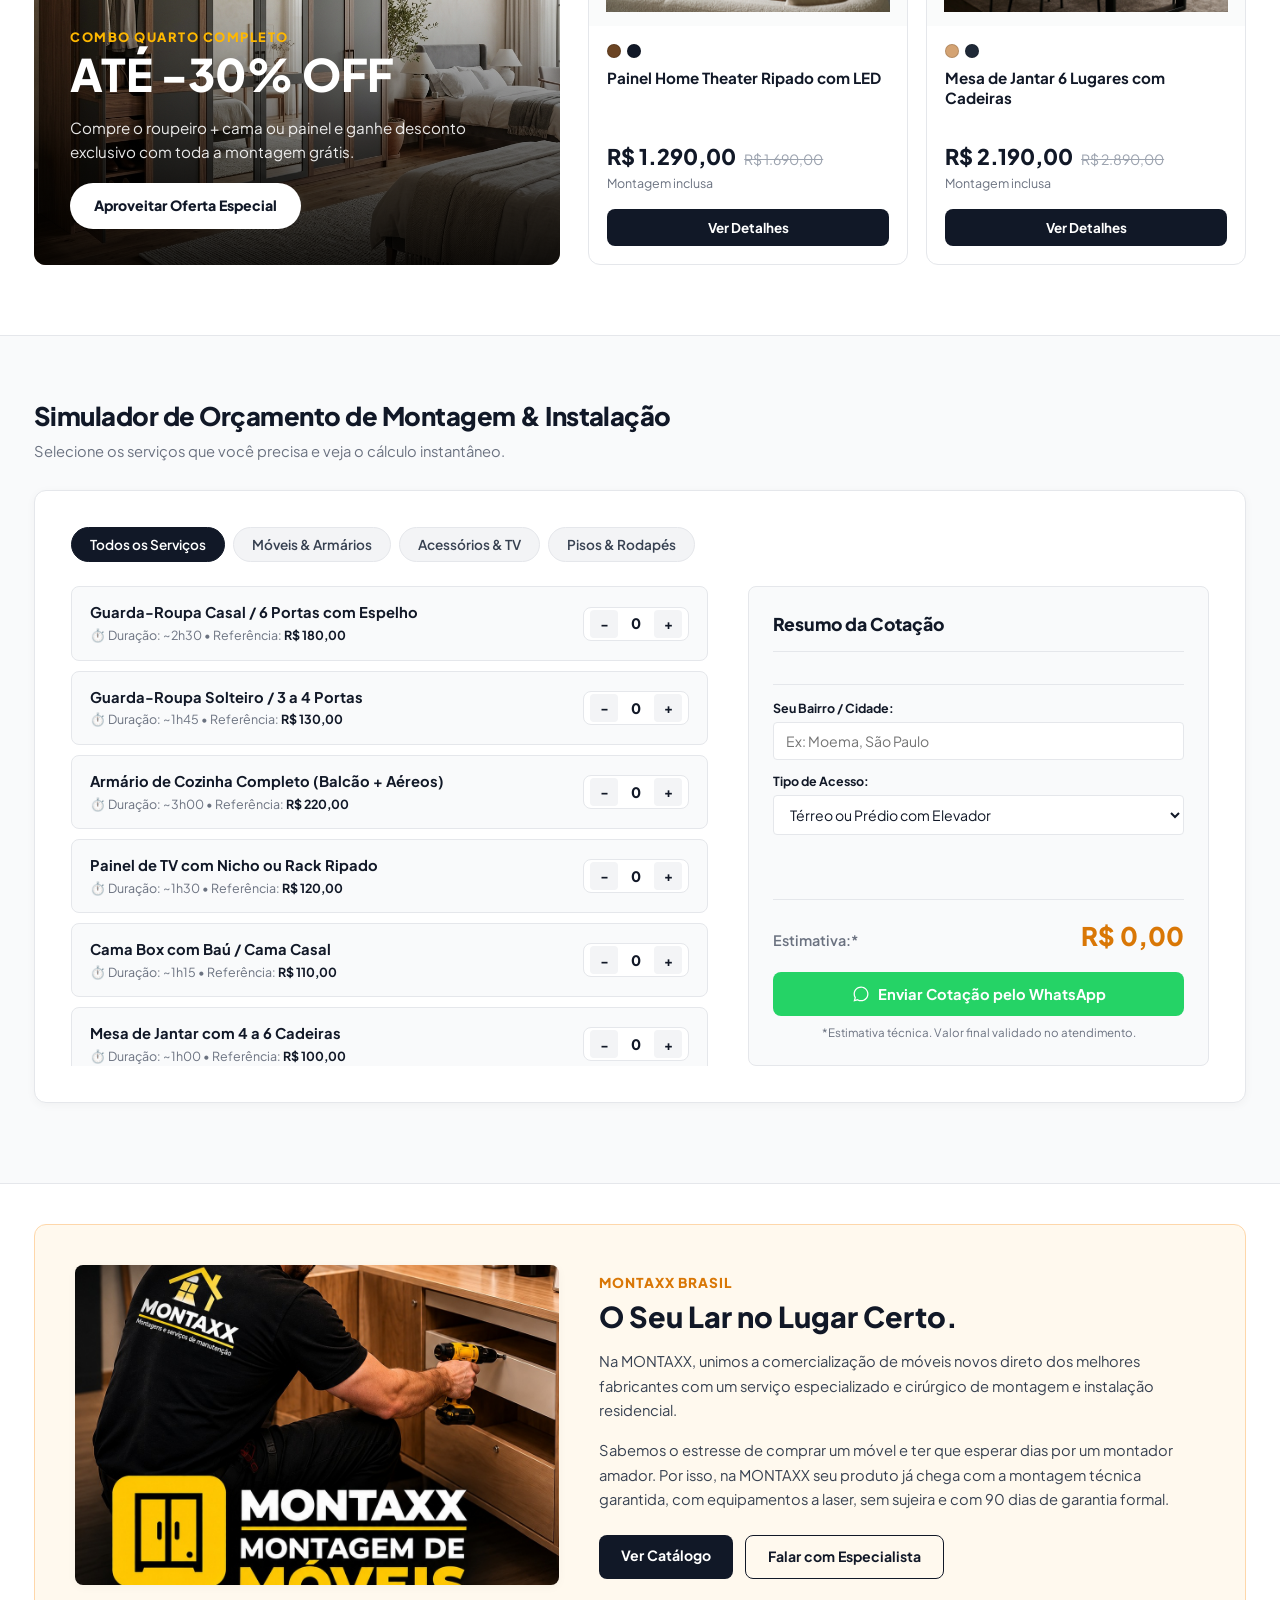
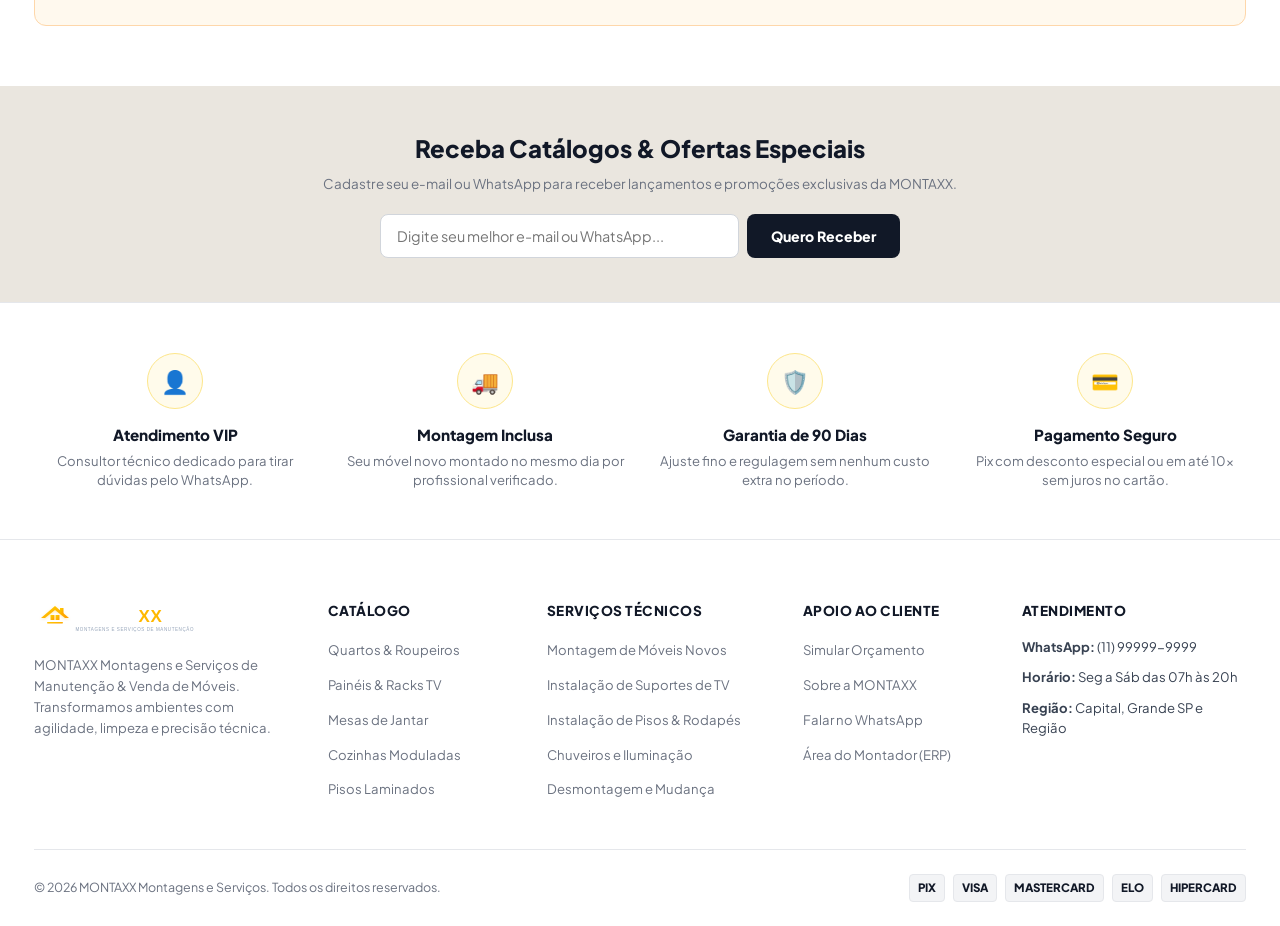
==== commit 6b7c4a2a: "feat(site): redesenho do site institucional e correcao do logo no header Redesenho da landing (catal" ====
--- a/site/index.html
+++ b/site/index.html
@@ -3,308 +3,339 @@
 <head>
   <meta charset="UTF-8">
   <meta name="viewport" content="width=device-width, initial-scale=1.0">
-  <title>MONTAXX | Montagem Técnica de Móveis, Pisos & Loja de Móveis</title>
-  <meta name="description" content="Serviços corporativos e residenciais de montagem de móveis, instalação de pisos e fixações técnicas. Venda de móveis selecionados com montagem profissional inclusa.">
+  <title>MONTAXX | Loja de Móveis Novos & Montagens Especializadas</title>
+  <meta name="description" content="Compre móveis novos direto de fábrica com montagem técnica profissional inclusa. Serviços especializados de montagem de roupeiros, cozinhas, instalação de pisos laminados e acessórios residenciais.">
   <meta name="theme-color" content="#FFB800">
   
   <!-- Open Graph -->
-  <meta property="og:title" content="MONTAXX | Montagens Técnicas e Venda de Móveis">
-  <meta property="og:description" content="Precisão milimétrica, ferramental industrial e garantia técnica em montagens residenciais e corporativas.">
+  <meta property="og:title" content="MONTAXX | Móveis Novos com Montagem Inclusa & Serviços Técnicos">
+  <meta property="og:description" content="Seu móvel no lugar certo. Precisão milimétrica, garantia de 90 dias e atendimento de excelência.">
   <meta property="og:image" content="assets/images/hero-montagem.jpeg">
   <meta property="og:type" content="website">
 
   <!-- Favicon -->
   <link rel="icon" type="image/svg+xml" href="assets/images/favicon.svg">
 
-  <!-- Minimalist Corporate Stylesheet -->
+  <!-- Stylesheet Homy Casa Clean Style -->
   <link rel="stylesheet" href="css/style.css">
 </head>
 <body>
 
-  <!-- ================= TOPBAR / NAVBAR ================= -->
-  <header class="navbar" id="navbar">
-    <div class="container nav-container">
-      <a href="#home" class="nav-brand">
-        <img src="assets/images/logo.svg" alt="MONTAXX" class="brand-logo-img">
+  <!-- ================= TOP NOTICE BAR ================= -->
+  <div class="top-notice-bar">
+    <div class="container">
+      <span>🚚</span> <strong>MONTAGEM PROFISSIONAL INCLUSA</strong> EM TODOS OS MÓVEIS DO CATÁLOGO &bull; PARCELAMENTO EM ATÉ 10X &bull; GARANTIA FORMAL DE 90 DIAS
+    </div>
+  </div>
+
+  <!-- ================= SITE HEADER ================= -->
+  <header class="site-header" id="site-header">
+    <div class="container header-inner">
+      <a href="#home" class="header-brand">
+        <img src="assets/images/logo-dark.svg" alt="MONTAXX" class="brand-logo-img">
       </a>
 
       <nav>
-        <ul class="nav-links" id="nav-menu">
+        <ul class="header-nav" id="nav-menu">
           <li><a href="#home" class="active">Início</a></li>
+          <li><a href="#categorias">Categorias</a></li>
+          <li><a href="#novidades">Móveis à Venda</a></li>
           <li><a href="#servicos">Serviços Técnicos</a></li>
-          <li><a href="#catalogo">Catálogo de Móveis</a></li>
-          <li><a href="#calculadora">Simulador de Orçamento</a></li>
-          <li><a href="#padroes">Padrões de Qualidade</a></li>
-          <li><a href="#avaliacoes">Avaliações</a></li>
-          <li><a href="#contato">Contato</a></li>
+          <li><a href="#campanha">Ofertas</a></li>
+          <li><a href="#calculadora">Simulador</a></li>
+          <li><a href="#institucional">Sobre Nós</a></li>
         </ul>
       </nav>
 
-      <div class="nav-actions">
-        <a href="#calculadora" class="btn-primary-corporate">
-          Solicitar Orçamento
+      <div class="header-actions">
+        <a href="#calculadora" class="btn-header-quote">
+          <svg width="16" height="16" viewBox="0 0 24 24" fill="none" stroke="currentColor" stroke-width="2.5"><rect x="4" y="2" width="16" height="20" rx="2"></rect><line x1="8" y1="6" x2="16" y2="6"></line><line x1="16" y1="14" x2="16" y2="18"></line></svg>
+          Simular Montagem
         </a>
         <button class="mobile-menu-btn" id="mobile-menu-toggle" aria-label="Abrir Menu">
-          <svg width="24" height="24" viewBox="0 0 24 24" fill="none" stroke="currentColor" stroke-width="2"><line x1="3" y1="12" x2="21" y2="12"></line><line x1="3" y1="6" x2="21" y2="6"></line><line x1="3" y1="18" x2="21" y2="18"></line></svg>
+          <svg width="26" height="26" viewBox="0 0 24 24" fill="none" stroke="currentColor" stroke-width="2"><line x1="3" y1="12" x2="21" y2="12"></line><line x1="3" y1="6" x2="21" y2="6"></line><line x1="3" y1="18" x2="21" y2="18"></line></svg>
         </button>
       </div>
     </div>
   </header>
 
   <main>
-    <!-- ================= HERO SECTION ================= -->
-    <section class="hero-section" id="home">
-      <div class="container hero-grid">
-        <div>
-          <div class="hero-tag">
-            <span class="hero-tag-dot"></span>
-            <span>Montagens Técnicas & Venda de Móveis</span>
-          </div>
-
+    <!-- ================= HERO BANNER SECTION ================= -->
+    <section class="hero-banner" id="home">
+      <img src="assets/images/hero-montagem.jpeg" alt="Montador profissional MONTAXX" class="hero-banner-bg">
+      <div class="hero-banner-overlay"></div>
+      
+      <div class="container" style="position: relative; z-index: 10;">
+        <div class="hero-banner-content">
+          <div class="hero-pill">
+            <span>✨</span> Loja de Móveis & Engenharia de Instalação
+          </div>
           <h1 class="hero-title">
-            Excelência técnica em montagem e <span class="accent">venda de móveis</span>.
+            Design, Conforto e <span>Montagem Impecável</span> para o seu Lar.
           </h1>
-
-          <p class="hero-description">
-            Precisão milimétrica, ferramental industrial a laser e uma seleção de móveis de alto padrão direto de fábrica com montagem profissional inclusa para residências e escritórios.
+          <p class="hero-desc">
+            Móveis selecionados direto de fábrica já entregues com montagem profissional inclusa, além de instalação precisa de pisos e acessórios residenciais.
           </p>
-
-          <div class="hero-cta-group">
-            <a href="#calculadora" class="btn-primary-corporate">
-              Simular Orçamento Online
+          <div class="hero-buttons">
+            <a href="#novidades" class="btn-hero-primary">
+              Explorar Catálogo de Móveis
             </a>
-            <a href="#catalogo" class="btn-secondary-corporate">
-              Ver Catálogo de Móveis
+            <a href="#calculadora" class="btn-hero-secondary">
+              Simular Orçamento de Serviço
             </a>
           </div>
-
-          <div class="hero-trust-row">
-            <div class="trust-item">
-              <h4>+2.500<span>+</span></h4>
-              <p>Montagens Realizadas</p>
-            </div>
-            <div class="trust-item">
-              <h4>99.4<span>%</span></h4>
-              <p>Índice de Aprovação</p>
-            </div>
-            <div class="trust-item">
-              <h4>90<span>d</span></h4>
-              <p>Garantia Técnica Formal</p>
-            </div>
-          </div>
-        </div>
-
-        <div class="hero-visual">
-          <div class="hero-image-frame">
-            <img src="assets/images/hero-montagem.jpeg" alt="Montagem técnica profissional MONTAXX" class="hero-main-img">
-            
-            <div class="hero-floating-card">
-              <div class="floating-card-info">
-                <strong>Padrão de Qualidade MONTAXX</strong>
-                <span>Alinhamento a laser e aspiração pós-obra</span>
-              </div>
-              <span class="floating-card-badge">Certificado</span>
-            </div>
-          </div>
-        </div>
-      </div>
-    </section>
-
-    <!-- ================= SERVICES SECTION ================= -->
-    <section class="section section-divider" id="servicos">
-      <div class="container">
-        <div class="section-header">
-          <span class="section-label">Engenharia de Instalação</span>
-          <h2 class="section-title">Serviços Técnicos Especializados</h2>
-          <p class="section-desc">
-            Execução de alto padrão com ferramentas de precisão, controle de torque e respeito absoluto ao patrimônio do cliente.
-          </p>
-        </div>
-
-        <div class="services-grid">
-          <!-- 1: Montagem de Móveis -->
-          <div class="service-card">
-            <div class="service-media">
-              <img src="assets/images/hero-montagem.jpeg" alt="Montagem de Móveis MONTAXX" loading="lazy">
-            </div>
-            <div class="service-body">
-              <span class="service-category">Serviço Principal</span>
-              <h3 class="service-title">Montagem de Móveis</h3>
-              <p class="service-text">
-                Montagem especializada de guarda-roupas, cozinhas planejadas, mesas, painéis ripados e estações corporativas. Alinhamento perfeito de portas e corrediças.
+        </div>
+      </div>
+    </section>
+
+    <!-- ================= PRINCIPAIS CATEGORIAS (HOMY CASA STYLE 5 CARDS) ================= -->
+    <section class="section-categories" id="categorias">
+      <div class="container">
+        <div class="section-headline-clean">
+          <h2>Principais categorias</h2>
+          <a href="#novidades">Ver todas as categorias</a>
+        </div>
+
+        <div class="categories-story-grid">
+          <!-- Categoria 1: Salas & Painéis -->
+          <a href="#novidades" class="category-story-card">
+            <div class="category-story-thumb">
+              <img src="assets/images/tv-panel.jpg" alt="Salas & Painéis">
+            </div>
+            <span class="category-story-name">Salas & TV</span>
+          </a>
+
+          <!-- Categoria 2: Quartos & Roupeiros -->
+          <a href="#novidades" class="category-story-card">
+            <div class="category-story-thumb">
+              <img src="assets/images/wardrobe.jpg" alt="Quartos & Roupeiros">
+            </div>
+            <span class="category-story-name">Quartos</span>
+          </a>
+
+          <!-- Categoria 3: Cozinha & Jantar -->
+          <a href="#novidades" class="category-story-card">
+            <div class="category-story-thumb">
+              <img src="assets/images/dining-table.jpg" alt="Cozinha & Jantar">
+            </div>
+            <span class="category-story-name">Cozinha & Jantar</span>
+          </a>
+
+          <!-- Categoria 4: Pisos Laminados -->
+          <a href="#novidades" class="category-story-card">
+            <div class="category-story-thumb">
+              <img src="assets/images/servico-pisos.jpeg" alt="Pisos Laminados">
+            </div>
+            <span class="category-story-name">Pisos & Rodapés</span>
+          </a>
+
+          <!-- Categoria 5: Acessórios & Iluminação -->
+          <a href="#novidades" class="category-story-card">
+            <div class="category-story-thumb">
+              <img src="assets/images/servico-acessorios.jpeg" alt="Acessórios & Iluminação">
+            </div>
+            <span class="category-story-name">Acessórios & TV</span>
+          </a>
+        </div>
+      </div>
+    </section>
+
+    <!-- ================= VITRINE DE PRODUTOS: NOVIDADES & MAIS VENDIDOS ================= -->
+    <section class="section-products" id="novidades">
+      <div class="container">
+        <div class="section-headline-clean">
+          <h2>Novidades & Destaques de Móveis</h2>
+          <div class="calc-filter-pills" style="margin-bottom: 0;">
+            <button class="catalog-filter-tab active" data-category="all">Todos</button>
+            <button class="catalog-filter-tab" data-category="quarto">Quarto</button>
+            <button class="catalog-filter-tab" data-category="sala">Sala</button>
+            <button class="catalog-filter-tab" data-category="cozinha">Cozinha & Jantar</button>
+            <button class="catalog-filter-tab" data-category="pisos">Pisos</button>
+            <button class="catalog-filter-tab" data-category="acessorios">Acessórios</button>
+          </div>
+        </div>
+
+        <div class="products-slider-grid" id="furniture-grid">
+          <!-- Preenchido via main.js com cards idênticos ao Homy Casa -->
+        </div>
+      </div>
+    </section>
+
+    <!-- ================= AMBIENTES & SERVIÇOS TÉCNICOS (MOSAICO 6 BLOCOS) ================= -->
+    <section class="section-mosaic" id="servicos">
+      <div class="container">
+        <div class="section-headline-clean">
+          <h2>Nossos Serviços Técnicos Especializados</h2>
+          <a href="#calculadora">Simular orçamento agora</a>
+        </div>
+
+        <div class="mosaic-grid">
+          <div class="mosaic-item" onclick="location.href='#calculadora'">
+            <img src="assets/images/hero-montagem.jpeg" alt="Montagem de Roupeiros e Quartos">
+            <span class="mosaic-overlay-title">MONTAGEM DE ROUPEIROS</span>
+          </div>
+
+          <div class="mosaic-item" onclick="location.href='#calculadora'">
+            <img src="assets/images/tv-panel.jpg" alt="Painéis e Racks de TV">
+            <span class="mosaic-overlay-title">PAINÉIS & RACKS TV</span>
+          </div>
+
+          <div class="mosaic-item" onclick="location.href='#calculadora'">
+            <img src="assets/images/servico-pisos.jpeg" alt="Instalação de Pisos Laminados">
+            <span class="mosaic-overlay-title">INSTALAÇÃO DE PISOS</span>
+          </div>
+
+          <div class="mosaic-item" onclick="location.href='#calculadora'">
+            <img src="assets/images/dining-table.jpg" alt="Salas de Jantar & Mesas">
+            <span class="mosaic-overlay-title">MESAS & JANTAR</span>
+          </div>
+
+          <div class="mosaic-item" onclick="location.href='#calculadora'">
+            <img src="assets/images/servico-acessorios.jpeg" alt="Luminárias, Chuveiros e Acessórios">
+            <span class="mosaic-overlay-title">ACESSÓRIOS & ILUMINAÇÃO</span>
+          </div>
+
+          <div class="mosaic-item" onclick="location.href='#calculadora'">
+            <img src="assets/images/wardrobe.jpg" alt="Desmontagem e Mudança Residencial">
+            <span class="mosaic-overlay-title">DESMONTAGEM & MUDANÇAS</span>
+          </div>
+        </div>
+      </div>
+    </section>
+
+    <!-- ================= ESPECIAL CAMPANHA: REFORMA COM DESCONTO ================= -->
+    <section class="section-campaign" id="campanha">
+      <div class="container">
+        <div class="campaign-split-layout">
+          <!-- Hero Box à Esquerda -->
+          <div class="campaign-hero-box">
+            <img src="assets/images/wardrobe.jpg" alt="Campanha Especial" class="campaign-hero-bg">
+            <div class="campaign-hero-overlay"></div>
+            <div class="campaign-hero-content">
+              <span class="campaign-hero-tag">Combo Quarto Completo</span>
+              <h2 class="campaign-hero-title">ATÉ -30% OFF</h2>
+              <p style="font-size: 0.95rem; margin-bottom: 20px; opacity: 0.9;">
+                Compre o roupeiro + cama ou painel e ganhe desconto exclusivo com toda a montagem grátis.
               </p>
-              <ul class="service-features">
-                <li>
-                  <svg width="16" height="16" viewBox="0 0 24 24" fill="none" stroke="currentColor" stroke-width="2.5"><polyline points="20 6 9 17 4 12"></polyline></svg>
-                  Controle de torque para não esfarelar MDF
-                </li>
-                <li>
-                  <svg width="16" height="16" viewBox="0 0 24 24" fill="none" stroke="currentColor" stroke-width="2.5"><polyline points="20 6 9 17 4 12"></polyline></svg>
-                  Nivelamento milimétrico a laser
-                </li>
-                <li>
-                  <svg width="16" height="16" viewBox="0 0 24 24" fill="none" stroke="currentColor" stroke-width="2.5"><polyline points="20 6 9 17 4 12"></polyline></svg>
-                  Desmontagem e montagem em mudanças
-                </li>
-              </ul>
-              <a href="#calculadora" class="service-cta-link">
-                Simular este serviço →
+              <a href="https://api.whatsapp.com/send?phone=5511999999999&text=Ol%C3%A1%20MONTAXX!%20Gostaria%20de%20saber%20mais%20sobre%20o%20Combo%20com%2030%25%20OFF." target="_blank" class="campaign-hero-btn">
+                Aproveitar Oferta Especial
               </a>
             </div>
           </div>
 
-          <!-- 2: Pisos -->
-          <div class="service-card">
-            <div class="service-media">
-              <img src="assets/images/servico-pisos.jpeg" alt="Instalação de Pisos MONTAXX" loading="lazy">
-            </div>
-            <div class="service-body">
-              <span class="service-category">Revestimentos</span>
-              <h3 class="service-title">Instalação de Pisos</h3>
-              <p class="service-text">
-                Instalação de pisos laminados e vinílicos com corte e acabamento impecáveis. Instalação rápida, limpa e no prazo com manta acústica e rodapés de 45°.
-              </p>
-              <ul class="service-features">
-                <li>
-                  <svg width="16" height="16" viewBox="0 0 24 24" fill="none" stroke="currentColor" stroke-width="2.5"><polyline points="20 6 9 17 4 12"></polyline></svg>
-                  Cortes precisos com serra de esquadria
-                </li>
-                <li>
-                  <svg width="16" height="16" viewBox="0 0 24 24" fill="none" stroke="currentColor" stroke-width="2.5"><polyline points="20 6 9 17 4 12"></polyline></svg>
-                  Instalação de mantas acústicas e térmicas
-                </li>
-                <li>
-                  <svg width="16" height="16" viewBox="0 0 24 24" fill="none" stroke="currentColor" stroke-width="2.5"><polyline points="20 6 9 17 4 12"></polyline></svg>
-                  Rodapés de poliestireno e MDF
-                </li>
-              </ul>
-              <a href="#calculadora" class="service-cta-link">
-                Simular este serviço →
-              </a>
-            </div>
-          </div>
-
-          <!-- 3: Acessórios -->
-          <div class="service-card">
-            <div class="service-media">
-              <img src="assets/images/servico-acessorios.jpeg" alt="Instalação de Acessórios MONTAXX" loading="lazy">
-            </div>
-            <div class="service-body">
-              <span class="service-category">Fixação & Elétrica Leve</span>
-              <h3 class="service-title">Instalação de Acessórios</h3>
-              <p class="service-text">
-                Fixações em alvenaria e drywall com ancoragens técnicas testadas. Instalação segura de suportes de TV, luminárias, pendentes, ventiladores e chuveiros.
-              </p>
-              <ul class="service-features">
-                <li>
-                  <svg width="16" height="16" viewBox="0 0 24 24" fill="none" stroke="currentColor" stroke-width="2.5"><polyline points="20 6 9 17 4 12"></polyline></svg>
-                  Suportes de TV até 85" com detector de canos
-                </li>
-                <li>
-                  <svg width="16" height="16" viewBox="0 0 24 24" fill="none" stroke="currentColor" stroke-width="2.5"><polyline points="20 6 9 17 4 12"></polyline></svg>
-                  Luminárias, pendentes e ventiladores de teto
-                </li>
-                <li>
-                  <svg width="16" height="16" viewBox="0 0 24 24" fill="none" stroke="currentColor" stroke-width="2.5"><polyline points="20 6 9 17 4 12"></polyline></svg>
-                  Chuveiros elétricos com fita veda-rosca
-                </li>
-              </ul>
-              <a href="#calculadora" class="service-cta-link">
-                Simular este serviço →
-              </a>
-            </div>
-          </div>
-        </div>
-      </div>
-    </section>
-
-    <!-- ================= FURNITURE CATALOG SECTION ================= -->
-    <section class="section section-divider" id="catalogo">
-      <div class="container">
-        <div class="section-header">
-          <span class="section-label">Móveis Selecionados</span>
-          <h2 class="section-title">Compre Móveis com Montagem Grátis Inclusa</h2>
-          <p class="section-desc">
-            Produtos novos lacrados direto de fábrica, entregues na sua residência já com montagem técnica concluída por especialistas da MONTAXX.
-          </p>
-        </div>
-
-        <div class="catalog-filter-bar">
-          <button class="catalog-filter-tab active" data-category="all">Todos os Produtos</button>
-          <button class="catalog-filter-tab" data-category="quarto">Quarto</button>
-          <button class="catalog-filter-tab" data-category="sala">Sala de Estar</button>
-          <button class="catalog-filter-tab" data-category="cozinha">Cozinha & Jantar</button>
-          <button class="catalog-filter-tab" data-category="pisos">Pisos Laminados</button>
-          <button class="catalog-filter-tab" data-category="acessorios">Acessórios & Iluminação</button>
-        </div>
-
-        <div class="furniture-grid" id="furniture-grid">
-          <!-- Renderizado dinamicamente via JS -->
-        </div>
-      </div>
-    </section>
-
-    <!-- ================= SMART CALCULATOR SECTION ================= -->
-    <section class="section section-divider" id="calculadora">
-      <div class="container">
-        <div class="section-header">
-          <span class="section-label">Simulador Inteligente</span>
-          <h2 class="section-title">Calcule uma Estimativa de Orçamento</h2>
-          <p class="section-desc">
-            Adicione os itens necessários para o seu espaço e gere uma estimativa transparente para envio ao nosso atendimento técnico.
-          </p>
-        </div>
-
-        <div class="calc-wrapper">
-          <div class="calc-filter-row">
+          <!-- Grade 2x2 de Produtos à Direita -->
+          <div class="campaign-products-grid">
+            <!-- Item 1 -->
+            <div class="product-clean-card">
+              <div class="product-image-container">
+                <div class="discount-circle-badge">-23%</div>
+                <img src="assets/images/tv-panel.jpg" alt="Painel Home Theater">
+              </div>
+              <div class="product-clean-body">
+                <div class="product-color-swatches">
+                  <span class="swatch-dot" style="background:#6B4423;"></span>
+                  <span class="swatch-dot" style="background:#111827;"></span>
+                </div>
+                <h4 class="product-clean-title">Painel Home Theater Ripado com LED</h4>
+                <div class="product-pricing-clean">
+                  <div class="price-row-clean">
+                    <span class="current-price">R$ 1.290,00</span>
+                    <span class="old-price">R$ 1.690,00</span>
+                  </div>
+                  <div class="installments-text">Montagem inclusa</div>
+                </div>
+                <button class="btn-buy-clean" onclick="openProductModal('MTX-02')">Ver Detalhes</button>
+              </div>
+            </div>
+
+            <!-- Item 2 -->
+            <div class="product-clean-card">
+              <div class="product-image-container">
+                <div class="discount-circle-badge">-24%</div>
+                <img src="assets/images/dining-table.jpg" alt="Mesa de Jantar Áustria">
+              </div>
+              <div class="product-clean-body">
+                <div class="product-color-swatches">
+                  <span class="swatch-dot" style="background:#D4A373;"></span>
+                  <span class="swatch-dot" style="background:#1F2937;"></span>
+                </div>
+                <h4 class="product-clean-title">Mesa de Jantar 6 Lugares com Cadeiras</h4>
+                <div class="product-pricing-clean">
+                  <div class="price-row-clean">
+                    <span class="current-price">R$ 2.190,00</span>
+                    <span class="old-price">R$ 2.890,00</span>
+                  </div>
+                  <div class="installments-text">Montagem inclusa</div>
+                </div>
+                <button class="btn-buy-clean" onclick="openProductModal('MTX-03')">Ver Detalhes</button>
+              </div>
+            </div>
+          </div>
+        </div>
+      </div>
+    </section>
+
+    <!-- ================= CALCULADORA INTELIGENTE (ESTILO RETAIL CLEAN) ================= -->
+    <section class="section-calculator-clean" id="calculadora">
+      <div class="container">
+        <div class="section-headline-clean">
+          <div>
+            <h2>Simulador de Orçamento de Montagem & Instalação</h2>
+            <p style="color: var(--text-muted); font-size: 0.92rem; margin-top: 4px;">Selecione os serviços que você precisa e veja o cálculo instantâneo.</p>
+          </div>
+        </div>
+
+        <div class="calc-box-clean">
+          <div class="calc-filter-pills">
             <button class="calc-filter-pill active" data-category="all">Todos os Serviços</button>
-            <button class="calc-filter-pill" data-category="moveis">Móveis e Armários</button>
-            <button class="calc-filter-pill" data-category="acessorios">Acessórios e Fixações</button>
-            <button class="calc-filter-pill" data-category="pisos">Pisos e Rodapés</button>
-          </div>
-
-          <div class="calc-split-grid">
-            <!-- Coluna de Seleção de Itens -->
-            <div class="calc-selector-list" id="calc-items-grid">
+            <button class="calc-filter-pill" data-category="moveis">Móveis & Armários</button>
+            <button class="calc-filter-pill" data-category="acessorios">Acessórios & TV</button>
+            <button class="calc-filter-pill" data-category="pisos">Pisos & Rodapés</button>
+          </div>
+
+          <div class="calc-grid-split">
+            <!-- Lista de Itens -->
+            <div class="calc-items-list" id="calc-items-grid">
               <!-- Gerado via budget-calculator.js -->
             </div>
 
-            <!-- Painel de Resumo -->
-            <div class="calc-summary-panel">
-              <h3 class="calc-summary-title">Resumo do Orçamento</h3>
+            <!-- Resumo -->
+            <div class="calc-summary-clean">
+              <h3 class="calc-summary-title">Resumo da Cotação</h3>
               
               <div class="calc-summary-items" id="calc-summary-items">
-                <!-- Linhas calculadas -->
+                <!-- Itens calculados -->
               </div>
 
               <div id="calc-summary-discount" style="display: none;"></div>
 
-              <div style="border-top: 1px solid var(--border-hairline); padding-top: 14px; margin-bottom: 14px;">
-                <div class="calc-form-field">
-                  <label for="calc-neighborhood">Bairro / Cidade:</label>
+              <div style="border-top: 1px solid var(--border-light); padding-top: 14px; margin-bottom: 14px;">
+                <div class="calc-input-group">
+                  <label for="calc-neighborhood">Seu Bairro / Cidade:</label>
                   <input type="text" id="calc-neighborhood" placeholder="Ex: Moema, São Paulo">
                 </div>
-                <div class="calc-form-field">
+                <div class="calc-input-group">
                   <label for="calc-access">Tipo de Acesso:</label>
                   <select id="calc-access">
-                    <option value="Térreo / Elevador">Térreo ou Edifício com Elevador</option>
-                    <option value="Escada 1º ou 2º Andar">Escada (1º ou 2º Andar)</option>
-                    <option value="Escada 3º Andar+">Escada (3º Andar ou mais)</option>
+                    <option value="Térreo / Elevador">Térreo ou Prédio com Elevador</option>
+                    <option value="Escada 1º ou 2º Andar">Prédio com Escada (1º ou 2º Andar)</option>
+                    <option value="Escada 3º Andar+">Prédio com Escada (3º Andar ou mais)</option>
                   </select>
                 </div>
               </div>
 
-              <div class="calc-total-strip">
+              <div class="calc-total-banner">
                 <span>Estimativa:*</span>
                 <strong id="calc-summary-total">R$ 0,00</strong>
               </div>
 
-              <button type="button" class="btn-primary-corporate btn-block" id="btn-calc-whatsapp" disabled style="padding: 12px;">
+              <button type="button" class="btn-buy-clean" id="btn-calc-whatsapp" disabled style="padding: 13px; font-size: 0.92rem; background: #25D366;">
+                <svg width="18" height="18" viewBox="0 0 24 24" fill="currentColor"><path d="M12.04 2C6.58 2 2.13 6.45 2.13 11.91C2.13 13.66 2.59 15.36 3.45 16.86L2.05 22L7.3 20.62C8.75 21.41 10.38 21.83 12.04 21.83C17.5 21.83 21.95 17.38 21.95 11.92C21.95 9.27 20.92 6.78 19.05 4.91C17.18 3.03 14.69 2 12.04 2M12.05 3.67C14.25 3.67 16.31 4.53 17.87 6.09C19.42 7.65 20.28 9.72 20.28 11.92C20.28 16.46 16.58 20.15 12.04 20.15C10.56 20.15 9.11 19.76 7.85 19L7.55 18.83L4.43 19.65L5.26 16.61L5.06 16.29C4.24 14.99 3.8 13.47 3.8 11.91C3.81 7.37 7.5 3.67 12.05 3.67Z"/></svg>
                 Enviar Cotação pelo WhatsApp
               </button>
 
-              <small style="font-size: 0.72rem; color: var(--text-tertiary); text-align: center; display: block; margin-top: 8px;">
-                *Valores orientativos. Sujeito a confirmação após avaliação de alvenaria.
+              <small style="font-size: 0.72rem; color: var(--text-muted); text-align: center; display: block; margin-top: 8px;">
+                *Estimativa técnica. Valor final validado no atendimento.
               </small>
             </div>
           </div>
@@ -312,243 +343,159 @@
       </div>
     </section>
 
-    <!-- ================= STANDARDS SECTION ================= -->
-    <section class="section section-divider" id="padroes">
-      <div class="container">
-        <div class="section-header">
-          <span class="section-label">Padrão Corporativo</span>
-          <h2 class="section-title">Pilares de Rigor e Qualidade MONTAXX</h2>
-          <p class="section-desc">
-            Diferenciais estruturados para atender clientes residenciais exigentes e ambientes corporativos de alto padrão.
+    <!-- ================= SOBRE A MONTAXX (HOMY CASA BOX INFERIOR) ================= -->
+    <section class="section-institutional" id="institucional">
+      <div class="container">
+        <div class="institutional-box">
+          <div class="institutional-media">
+            <img src="assets/images/hero-montagem.jpeg" alt="Oficina e montagem MONTAXX">
+          </div>
+          <div class="institutional-content">
+            <h3>MONTAXX BRASIL</h3>
+            <h2>O Seu Lar no Lugar Certo.</h2>
+            <p>
+              Na MONTAXX, unimos a comercialização de móveis novos direto dos melhores fabricantes com um serviço especializado e cirúrgico de montagem e instalação residencial.
+            </p>
+            <p>
+              Sabemos o estresse de comprar um móvel e ter que esperar dias por um montador amador. Por isso, na MONTAXX seu produto já chega com a montagem técnica garantida, com equipamentos a laser, sem sujeira e com 90 dias de garantia formal.
+            </p>
+            <div class="institutional-actions">
+              <a href="#novidades" class="btn-inst-dark">Ver Catálogo</a>
+              <a href="https://api.whatsapp.com/send?phone=5511999999999" target="_blank" class="btn-inst-outline">Falar com Especialista</a>
+            </div>
+          </div>
+        </div>
+      </div>
+    </section>
+
+    <!-- ================= NEWSLETTER STRIP (HOMY CASA STYLE) ================= -->
+    <section class="section-newsletter">
+      <div class="container">
+        <h2 class="newsletter-title">Receba Catálogos & Ofertas Especiais</h2>
+        <p class="newsletter-sub">Cadastre seu e-mail ou WhatsApp para receber lançamentos e promoções exclusivas da MONTAXX.</p>
+        <form class="newsletter-form" onsubmit="event.preventDefault(); alert('Obrigado! Entraremos em contato com nossas melhores ofertas.');">
+          <input type="email" class="newsletter-input" placeholder="Digite seu melhor e-mail ou WhatsApp..." required>
+          <button type="submit" class="newsletter-btn">Quero Receber</button>
+        </form>
+      </div>
+    </section>
+
+    <!-- ================= TRUST BAR (THE 4 HOMY CASA ICONS) ================= -->
+    <section class="section-trust-bar">
+      <div class="container">
+        <div class="trust-bar-grid">
+          <div class="trust-item-clean">
+            <div class="trust-icon-box">👤</div>
+            <h4>Atendimento VIP</h4>
+            <p>Consultor técnico dedicado para tirar dúvidas pelo WhatsApp.</p>
+          </div>
+
+          <div class="trust-item-clean">
+            <div class="trust-icon-box">🚚</div>
+            <h4>Montagem Inclusa</h4>
+            <p>Seu móvel novo montado no mesmo dia por profissional verificado.</p>
+          </div>
+
+          <div class="trust-item-clean">
+            <div class="trust-icon-box">🛡️</div>
+            <h4>Garantia de 90 Dias</h4>
+            <p>Ajuste fino e regulagem sem nenhum custo extra no período.</p>
+          </div>
+
+          <div class="trust-item-clean">
+            <div class="trust-icon-box">💳</div>
+            <h4>Pagamento Seguro</h4>
+            <p>Pix com desconto especial ou em até 10x sem juros no cartão.</p>
+          </div>
+        </div>
+      </div>
+    </section>
+  </main>
+
+  <!-- ================= FOOTER COMPLETO (HOMY CASA RETAIL STYLE) ================= -->
+  <footer class="site-footer-clean">
+    <div class="container">
+      <div class="footer-columns-grid">
+        <div>
+          <img src="assets/images/logo.svg" alt="MONTAXX" style="height: 40px; margin-bottom: 14px;">
+          <p style="font-size: 0.82rem; color: var(--text-muted); line-height: 1.6;">
+            MONTAXX Montagens e Serviços de Manutenção & Venda de Móveis. Transformamos ambientes com agilidade, limpeza e precisão técnica.
           </p>
         </div>
 
-        <div class="standards-grid">
-          <div class="standard-card">
-            <div class="standard-icon">📐</div>
-            <h4>Alinhamento a Laser</h4>
-            <p>Utilização de réguas e níveis a laser de precisão industrial. Portas, gavetas e painéis sem frestas ou desvios.</p>
-          </div>
-
-          <div class="standard-card">
-            <div class="standard-icon">🧹</div>
-            <h4>Ambiente Limpo</h4>
-            <p>Aspiração de serragem e recolhimento de embalagens e sobras plásticas. Seu imóvel entregue pronto para uso.</p>
-          </div>
-
-          <div class="standard-card">
-            <div class="standard-icon">⏱️</div>
-            <h4>Pontualidade Rigorosa</h4>
-            <p>Compromisso com o cronograma acordado. Horário marcado com antecedência e acompanhamento de rota em tempo real.</p>
-          </div>
-
-          <div class="standard-card">
-            <div class="standard-icon">🛡️</div>
-            <h4>Garantia de 90 Dias</h4>
-            <p>Certificado formal de garantia técnica sobre todos os serviços executados. Revisão e ajuste fino prioritários.</p>
-          </div>
-        </div>
-      </div>
-    </section>
-
-    <!-- ================= TESTIMONIALS SECTION ================= -->
-    <section class="section section-divider" id="avaliacoes">
-      <div class="container">
-        <div class="section-header">
-          <span class="section-label">Reputação</span>
-          <h2 class="section-title">Avaliações Verificadas de Clientes</h2>
-          <p class="section-desc">
-            Depoimentos de famílias, condomínios e escritórios atendidos pela equipe MONTAXX.
-          </p>
-        </div>
-
-        <div class="testimonials-grid">
-          <div class="testimonial-card">
-            <div class="test-stars">★★★★★</div>
-            <p class="test-quote">
-              "Equipe extremamente profissional e educada. Montaram um guarda-roupa de 6 portas com portas de espelho com muito capricho, cuidaram do piso de madeira e aspiraram tudo no final. Nota 10."
-            </p>
-            <div class="test-author-row">
-              <div class="test-author-avatar">MC</div>
-              <div class="test-author-info">
-                <strong>Mariana Castro</strong>
-                <span>Cliente Residencial • São Paulo</span>
-              </div>
-            </div>
-          </div>
-
-          <div class="testimonial-card">
-            <div class="test-stars">★★★★★</div>
-            <p class="test-quote">
-              "Comprei o Painel Ripado com LED direto com a MONTAXX. A qualidade do MDF é espetacular e a montagem já estava inclusa sem estresse nenhum. A sala virou outra com essa iluminação embutida."
-            </p>
-            <div class="test-author-row">
-              <div class="test-author-avatar">RF</div>
-              <div class="test-author-info">
-                <strong>Rodrigo Ferreira</strong>
-                <span>Comprou Móvel + Montagem</span>
-              </div>
-            </div>
-          </div>
-
-          <div class="testimonial-card">
-            <div class="test-stars">★★★★★</div>
-            <p class="test-quote">
-              "Fizeram a instalação de 42m² de piso laminado e a colocação de suportes de TV no nosso apartamento. Acabamento de rodapé perfeito em 45 graus. Recomendo com total tranquilidade."
-            </p>
-            <div class="test-author-row">
-              <div class="test-author-avatar">CS</div>
-              <div class="test-author-info">
-                <strong>Camila Silveira</strong>
-                <span>Reforma de Apartamento</span>
-              </div>
-            </div>
-          </div>
-        </div>
-      </div>
-    </section>
-
-    <!-- ================= FAQ SECTION ================= -->
-    <section class="section section-divider" id="faq">
-      <div class="container">
-        <div class="section-header">
-          <span class="section-label">Transparência</span>
-          <h2 class="section-title">Perguntas Frequentes</h2>
-        </div>
-
-        <div class="faq-list">
-          <div class="faq-item open">
-            <button class="faq-question">
-              <span>Como funciona o termo de garantia da MONTAXX?</span>
-              <span class="faq-icon">▼</span>
-            </button>
-            <div class="faq-answer">
-              Emitimos garantia formal de 90 dias para todos os serviços executados. Caso ocorra necessidade de reaperto, alinhamento fino de dobradiças ou regulagem de gavetas, o atendimento é realizado sem nenhum custo adicional.
-            </div>
-          </div>
-
-          <div class="faq-item">
-            <button class="faq-question">
-              <span>A equipe leva ferramentas completas e parafusos extras?</span>
-              <span class="faq-icon">▼</span>
-            </button>
-            <div class="faq-answer">
-              Sim. Nossa equipe técnica opera com maletas profissionais completas contendo nível a laser, parafusadeiras com torque regulável, buchas especiais para alvenaria e drywall, e ferragens sobressalentes.
-            </div>
-          </div>
-
-          <div class="faq-item">
-            <button class="faq-question">
-              <span>Quais são as condições e formas de pagamento aceitas?</span>
-              <span class="faq-icon">▼</span>
-            </button>
-            <div class="faq-answer">
-              Trabalhamos com Pix (com condições diferenciadas à vista) e cartões de crédito parcelados em até 10x ou 12x. Para serviços, o pagamento só é finalizado após a vistoria e aprovação técnica do cliente.
-            </div>
-          </div>
-
-          <div class="faq-item">
-            <button class="faq-question">
-              <span>Os móveis do catálogo acompanham garantia e montagem?</span>
-              <span class="faq-icon">▼</span>
-            </button>
-            <div class="faq-answer">
-              Sim! Todos os móveis vendidos pela MONTAXX são novos, entregues na embalagem original lacrada de fábrica com nota fiscal, e acompanham a montagem profissional completa já inclusa no pedido.
-            </div>
-          </div>
-        </div>
-      </div>
-    </section>
-
-    <!-- ================= CONTACT SECTION ================= -->
-    <section class="section" id="contato">
-      <div class="container" style="text-align: center; max-width: 680px;">
-        <span class="section-label">Canal Direto</span>
-        <h2 class="section-title">Fale com um Especialista Técnico</h2>
-        <p class="section-desc" style="margin-bottom: 32px;">
-          Tire dúvidas, envie fotos do seu projeto ou agende uma data conveniente diretamente com nosso consultor no WhatsApp.
-        </p>
-
-        <a href="https://api.whatsapp.com/send?phone=5511999999999&text=Ol%C3%A1%20MONTAXX!%20Gostaria%20de%20solicitar%20um%20or%C3%A7amento." 
-           target="_blank" 
-           class="btn-primary-corporate" 
-           style="font-size: 1rem; padding: 14px 32px;">
-          <svg width="20" height="20" viewBox="0 0 24 24" fill="currentColor"><path d="M12.04 2C6.58 2 2.13 6.45 2.13 11.91C2.13 13.66 2.59 15.36 3.45 16.86L2.05 22L7.3 20.62C8.75 21.41 10.38 21.83 12.04 21.83C17.5 21.83 21.95 17.38 21.95 11.92C21.95 9.27 20.92 6.78 19.05 4.91C17.18 3.03 14.69 2 12.04 2M12.05 3.67C14.25 3.67 16.31 4.53 17.87 6.09C19.42 7.65 20.28 9.72 20.28 11.92C20.28 16.46 16.58 20.15 12.04 20.15C10.56 20.15 9.11 19.76 7.85 19L7.55 18.83L4.43 19.65L5.26 16.61L5.06 16.29C4.24 14.99 3.8 13.47 3.8 11.91C3.81 7.37 7.5 3.67 12.05 3.67Z"/></svg>
-          Iniciar Atendimento no WhatsApp
-        </a>
-      </div>
-    </section>
-  </main>
-
-  <!-- ================= FOOTER ================= -->
-  <footer class="site-footer">
-    <div class="container footer-grid">
-      <div class="footer-brand-col">
-        <img src="assets/images/logo.svg" alt="MONTAXX" style="height: 38px;">
-        <p>
-          MONTAXX Montagens e Serviços de Manutenção & Venda de Móveis. Precisão técnica, pontualidade e acabamento de alto padrão.
-        </p>
-      </div>
-
-      <div>
-        <h4 class="footer-col-title">Navegação</h4>
-        <ul class="footer-links">
-          <li><a href="#home">Início</a></li>
-          <li><a href="#servicos">Serviços Técnicos</a></li>
-          <li><a href="#catalogo">Catálogo de Móveis</a></li>
-          <li><a href="#calculadora">Simulador de Orçamento</a></li>
-          <li><a href="#faq">Dúvidas Frequentes</a></li>
-        </ul>
-      </div>
-
-      <div>
-        <h4 class="footer-col-title">Serviços</h4>
-        <ul class="footer-links">
-          <li><a href="#servicos">Montagem de Móveis</a></li>
-          <li><a href="#servicos">Instalação de Pisos</a></li>
-          <li><a href="#servicos">Fixação de Suportes de TV</a></li>
-          <li><a href="#servicos">Luminárias e Pendentes</a></li>
-          <li><a href="#servicos">Desmontagem e Mudança</a></li>
-        </ul>
-      </div>
-
-      <div>
-        <h4 class="footer-col-title">Atendimento</h4>
-        <div class="footer-contact-block">
-          <strong>(11) 99999-9999</strong><br>
-          <span>Segunda a Sábado • 07h às 20h</span><br>
-          <span>Capital, Grande SP e Região</span>
-        </div>
-        <div style="margin-top: 14px;">
-          <a href="/sistema/" class="btn-secondary-corporate" style="font-size: 0.78rem; padding: 5px 12px;">
-            🔐 Painel do Montador (ERP)
-          </a>
-        </div>
-      </div>
-    </div>
-
-    <div class="container footer-bottom-strip">
-      <p>© 2026 MONTAXX Montagens e Serviços. Todos os direitos reservados.</p>
-      <p>Desenvolvido com excelência técnica corporativa.</p>
+        <div>
+          <h4 class="footer-col-title-clean">Catálogo</h4>
+          <ul class="footer-menu-clean">
+            <li><a href="#novidades">Quartos & Roupeiros</a></li>
+            <li><a href="#novidades">Painéis & Racks TV</a></li>
+            <li><a href="#novidades">Mesas de Jantar</a></li>
+            <li><a href="#novidades">Cozinhas Moduladas</a></li>
+            <li><a href="#novidades">Pisos Laminados</a></li>
+          </ul>
+        </div>
+
+        <div>
+          <h4 class="footer-col-title-clean">Serviços Técnicos</h4>
+          <ul class="footer-menu-clean">
+            <li><a href="#servicos">Montagem de Móveis Novos</a></li>
+            <li><a href="#servicos">Instalação de Suportes de TV</a></li>
+            <li><a href="#servicos">Instalação de Pisos & Rodapés</a></li>
+            <li><a href="#servicos">Chuveiros e Iluminação</a></li>
+            <li><a href="#servicos">Desmontagem e Mudança</a></li>
+          </ul>
+        </div>
+
+        <div>
+          <h4 class="footer-col-title-clean">Apoio ao Cliente</h4>
+          <ul class="footer-menu-clean">
+            <li><a href="#calculadora">Simular Orçamento</a></li>
+            <li><a href="#institucional">Sobre a MONTAXX</a></li>
+            <li><a href="https://api.whatsapp.com/send?phone=5511999999999" target="_blank">Falar no WhatsApp</a></li>
+            <li><a href="/sistema/">Área do Montador (ERP)</a></li>
+          </ul>
+        </div>
+
+        <div>
+          <h4 class="footer-col-title-clean">Atendimento</h4>
+          <div class="footer-contacts-list">
+            <div><strong>WhatsApp:</strong> (11) 99999-9999</div>
+            <div><strong>Horário:</strong> Seg a Sáb das 07h às 20h</div>
+            <div><strong>Região:</strong> Capital, Grande SP e Região</div>
+          </div>
+        </div>
+      </div>
+
+      <div class="footer-bottom-bar">
+        <div>
+          © 2026 MONTAXX Montagens e Serviços. Todos os direitos reservados.
+        </div>
+        <div class="payment-flags-strip">
+          <span class="flag-badge">PIX</span>
+          <span class="flag-badge">VISA</span>
+          <span class="flag-badge">MASTERCARD</span>
+          <span class="flag-badge">ELO</span>
+          <span class="flag-badge">HIPERCARD</span>
+        </div>
+      </div>
     </div>
   </footer>
 
-  <!-- ================= PRODUCT DETAIL MODAL ================= -->
+  <!-- ================= MODAL DE DETALHES DO PRODUTO ================= -->
   <div class="modal-overlay" id="product-modal">
     <div class="modal-dialog">
-      <button class="modal-close-btn" id="modal-close" aria-label="Fechar Modal">✕</button>
+      <button class="modal-close-btn" id="modal-close" aria-label="Fechar">✕</button>
       <div id="modal-product-content">
         <!-- Preenchido via main.js -->
       </div>
     </div>
   </div>
 
-  <!-- ================= FLOATING WHATSAPP BUTTON ================= -->
-  <a href="https://api.whatsapp.com/send?phone=5511999999999&text=Ol%C3%A1%20MONTAXX!%20Gostaria%20de%20solicitar%20uma%20informa%C3%A7%C3%A3o." 
+  <!-- ================= WHATSAPP FLOATING BUTTON ================= -->
+  <a href="https://api.whatsapp.com/send?phone=5511999999999&text=Ol%C3%A1%20MONTAXX!%20Vim%20pelo%20site%20e%20gostaria%20de%20tirar%20uma%20d%C3%BAvida." 
      class="whatsapp-float-btn" 
      target="_blank" 
-     aria-label="Atendimento WhatsApp">
-    <svg width="26" height="26" viewBox="0 0 24 24" fill="currentColor"><path d="M12.04 2C6.58 2 2.13 6.45 2.13 11.91C2.13 13.66 2.59 15.36 3.45 16.86L2.05 22L7.3 20.62C8.75 21.41 10.38 21.83 12.04 21.83C17.5 21.83 21.95 17.38 21.95 11.92C21.95 9.27 20.92 6.78 19.05 4.91C17.18 3.03 14.69 2 12.04 2M12.05 3.67C14.25 3.67 16.31 4.53 17.87 6.09C19.42 7.65 20.28 9.72 20.28 11.92C20.28 16.46 16.58 20.15 12.04 20.15C10.56 20.15 9.11 19.76 7.85 19L7.55 18.83L4.43 19.65L5.26 16.61L5.06 16.29C4.24 14.99 3.8 13.47 3.8 11.91C3.81 7.37 7.5 3.67 12.05 3.67Z"/></svg>
+     aria-label="Atendimento no WhatsApp">
+    <svg width="28" height="28" viewBox="0 0 24 24" fill="currentColor"><path d="M12.04 2C6.58 2 2.13 6.45 2.13 11.91C2.13 13.66 2.59 15.36 3.45 16.86L2.05 22L7.3 20.62C8.75 21.41 10.38 21.83 12.04 21.83C17.5 21.83 21.95 17.38 21.95 11.92C21.95 9.27 20.92 6.78 19.05 4.91C17.18 3.03 14.69 2 12.04 2M12.05 3.67C14.25 3.67 16.31 4.53 17.87 6.09C19.42 7.65 20.28 9.72 20.28 11.92C20.28 16.46 16.58 20.15 12.04 20.15C10.56 20.15 9.11 19.76 7.85 19L7.55 18.83L4.43 19.65L5.26 16.61L5.06 16.29C4.24 14.99 3.8 13.47 3.8 11.91C3.81 7.37 7.5 3.67 12.05 3.67Z"/></svg>
   </a>
 
   <!-- ================= SCRIPTS ================= -->
--- a/site/css/style.css
+++ b/site/css/style.css
@@ -1,41 +1,45 @@
 /* ==========================================================================
-   MONTAXX - CORPORATE ENTERPRISE DESIGN SYSTEM (CLEAN & MINIMALIST)
-   Estética: Minimalista Corporativo / Arquitetura & Engenharia Residencial
-   Cores: Grafite Titânio (#0B0D12), Neutros Suaves, Acentos Ouro/Âmbar (#FFB800)
-   ========================================================================== */
-
-@import url('https://fonts.googleapis.com/css2?family=Plus+Jakarta+Sans:wght@300;400;500;600;700;800&display=swap');
+   MONTAXX - HIGH-END RETAIL & SERVICES (HOMY CASA STYLE DESIGN SYSTEM)
+   Estética: Clean Scandinavian E-Commerce / Loja de Móveis & Serviços Técnicos
+   Cores: Branco Puro (#FFFFFF), Areia Suave (#F8F9FA, #F3F4F6), Grafite (#111827),
+   Acentos Ouro/Amarelo MONTAXX (#FFB800, #D97706)
+   ========================================================================== */
+
+@import url('https://fonts.googleapis.com/css2?family=Plus+Jakarta+Sans:wght@300;400;500;600;700;800;900&display=swap');
 
 :root {
-  /* Core Brand Tokens */
-  --brand-gold: #FFB800;
-  --brand-gold-hover: #E5A500;
-  --brand-gold-subtle: rgba(255, 184, 0, 0.08);
-  --brand-gold-border: rgba(255, 184, 0, 0.25);
-
-  /* Neutrals & Surfaces (Clean Minimalist Dark Theme) */
-  --bg-main: #090A0E;
-  --bg-surface: #0F1117;
-  --bg-surface-elevated: #151821;
-  --bg-surface-card: #12141C;
-  --bg-glass: rgba(15, 17, 23, 0.88);
-
-  /* Hairline Borders */
-  --border-hairline: rgba(255, 255, 255, 0.06);
-  --border-light: rgba(255, 255, 255, 0.1);
-  --border-hover: rgba(255, 255, 255, 0.18);
-
-  /* High Legibility Typography Colors */
-  --text-pure: #FFFFFF;
-  --text-main: #E2E8F0;
-  --text-secondary: #94A3B8;
-  --text-tertiary: #64748B;
-
-  /* Accent & Utility */
+  /* Brand Accents */
+  --primary: #FFB800;
+  --primary-dark: #D97706;
+  --primary-subtle: rgba(255, 184, 0, 0.12);
+  --primary-pill: #FEF3C7;
+  --primary-pill-text: #92400E;
+
+  /* Surfaces & Backgrounds */
+  --bg-page: #FFFFFF;
+  --bg-subtle: #F9FAFB;
+  --bg-light: #F3F4F6;
+  --bg-card: #FFFFFF;
+  --bg-dark-accent: #0F172A;
+
+  /* Borders */
+  --border-light: #E5E7EB;
+  --border-subtle: #F3F4F6;
+  --border-focus: #111827;
+
+  /* Typography */
+  --text-dark: #111827;
+  --text-body: #374151;
+  --text-muted: #6B7280;
+  --text-subtle: #9CA3AF;
+  --text-white: #FFFFFF;
+
+  /* Status */
+  --sale-red: #EF4444;
+  --sale-red-bg: #FEE2E2;
   --success: #10B981;
-  --success-subtle: rgba(16, 185, 129, 0.1);
-
-  /* Spatial & Typography */
+
+  /* Sizing & Radius */
   --font-family: 'Plus Jakarta Sans', -apple-system, BlinkMacSystemFont, 'Segoe UI', Roboto, sans-serif;
   --radius-xs: 4px;
   --radius-sm: 8px;
@@ -43,11 +47,12 @@
   --radius-lg: 18px;
   --radius-pill: 9999px;
 
-  --shadow-subtle: 0 4px 20px rgba(0, 0, 0, 0.35);
-  --shadow-elevated: 0 16px 40px -10px rgba(0, 0, 0, 0.6);
-  --shadow-gold-subtle: 0 4px 24px rgba(255, 184, 0, 0.2);
-
-  --transition-smooth: all 0.22s cubic-bezier(0.16, 1, 0.3, 1);
+  /* Shadows */
+  --shadow-subtle: 0 2px 10px rgba(0, 0, 0, 0.04);
+  --shadow-hover: 0 12px 30px rgba(0, 0, 0, 0.08);
+  --shadow-modal: 0 25px 50px -12px rgba(0, 0, 0, 0.25);
+
+  --transition: all 0.22s cubic-bezier(0.16, 1, 0.3, 1);
 }
 
 /* ==========================================================================
@@ -62,17 +67,16 @@
 html {
   scroll-behavior: smooth;
   font-size: 16px;
-  color-scheme: dark;
+  color-scheme: light;
 }
 
 body {
   font-family: var(--font-family);
-  background-color: var(--bg-main);
-  color: var(--text-main);
-  line-height: 1.6;
+  background-color: var(--bg-page);
+  color: var(--text-body);
+  line-height: 1.55;
   overflow-x: hidden;
   -webkit-font-smoothing: antialiased;
-  -moz-osx-font-smoothing: grayscale;
 }
 
 body.menu-locked {
@@ -82,7 +86,7 @@
 a {
   color: inherit;
   text-decoration: none;
-  transition: var(--transition-smooth);
+  transition: var(--transition);
 }
 
 img {
@@ -97,647 +101,747 @@
 
 .container {
   width: 100%;
-  max-width: 1200px;
+  max-width: 1260px;
   margin: 0 auto;
-  padding: 0 28px;
-}
-
-/* ==========================================================================
-   CLEAN TOPBAR / NAVBAR
-   ========================================================================== */
-.navbar {
-  position: fixed;
+  padding: 0 24px;
+}
+
+/* ==========================================================================
+   TOP ANNOUNCEMENT BAR (HOMY STYLE)
+   ========================================================================== */
+.top-notice-bar {
+  background: var(--bg-dark-accent);
+  color: #F1F5F9;
+  font-size: 0.76rem;
+  font-weight: 600;
+  padding: 8px 0;
+  text-align: center;
+  letter-spacing: 0.3px;
+}
+
+.top-notice-bar span {
+  color: var(--primary);
+  margin-right: 4px;
+}
+
+/* ==========================================================================
+   MAIN HEADER / NAVIGATION
+   ========================================================================== */
+.site-header {
+  background: var(--bg-page);
+  border-bottom: 1px solid var(--border-light);
+  position: sticky;
   top: 0;
+  z-index: 1000;
+  transition: var(--transition);
+}
+
+.site-header.scrolled {
+  box-shadow: 0 4px 20px rgba(0, 0, 0, 0.05);
+}
+
+.header-inner {
+  display: flex;
+  align-items: center;
+  justify-content: space-between;
+  padding: 16px 0;
+}
+
+.header-brand {
+  display: flex;
+  align-items: center;
+  gap: 12px;
+}
+
+.brand-logo-img {
+  height: 42px;
+  width: auto;
+}
+
+.header-nav {
+  display: flex;
+  align-items: center;
+  gap: 28px;
+  list-style: none;
+}
+
+.header-nav a {
+  font-size: 0.86rem;
+  font-weight: 700;
+  color: var(--text-dark);
+  text-transform: uppercase;
+  letter-spacing: 0.6px;
+  position: relative;
+  padding: 6px 0;
+}
+
+.header-nav a:hover,
+.header-nav a.active {
+  color: var(--primary-dark);
+}
+
+.header-nav a::after {
+  content: '';
+  position: absolute;
+  bottom: 0;
   left: 0;
-  right: 0;
-  z-index: 1000;
-  padding: 18px 0;
-  background: rgba(9, 10, 14, 0.7);
-  backdrop-filter: blur(16px);
-  -webkit-backdrop-filter: blur(16px);
-  border-bottom: 1px solid var(--border-hairline);
-  transition: var(--transition-smooth);
-}
-
-.navbar.scrolled {
-  padding: 12px 0;
-  background: var(--bg-glass);
-  border-bottom-color: var(--border-light);
-  box-shadow: 0 10px 30px rgba(0, 0, 0, 0.4);
-}
-
-.nav-container {
-  display: flex;
-  align-items: center;
-  justify-content: space-between;
-}
-
-.nav-brand {
-  display: flex;
-  align-items: center;
-  gap: 10px;
-}
-
-.brand-logo-img {
-  height: 40px;
-  width: auto;
-}
-
-.nav-links {
-  display: flex;
-  align-items: center;
-  gap: 30px;
-  list-style: none;
-}
-
-.nav-links a {
-  font-size: 0.88rem;
-  font-weight: 500;
-  color: var(--text-secondary);
-  position: relative;
-  letter-spacing: 0.2px;
-}
-
-.nav-links a:hover,
-.nav-links a.active {
-  color: var(--text-pure);
-}
-
-.nav-actions {
+  width: 0;
+  height: 2px;
+  background: var(--primary-dark);
+  transition: width 0.2s ease;
+}
+
+.header-nav a:hover::after {
+  width: 100%;
+}
+
+.header-actions {
   display: flex;
   align-items: center;
   gap: 14px;
+}
+
+.btn-header-quote {
+  background: var(--text-dark);
+  color: #FFF;
+  font-size: 0.84rem;
+  font-weight: 700;
+  padding: 10px 20px;
+  border-radius: var(--radius-pill);
+  display: inline-flex;
+  align-items: center;
+  gap: 8px;
+  transition: var(--transition);
+}
+
+.btn-header-quote:hover {
+  background: var(--primary-dark);
+  color: #FFF;
+  transform: translateY(-1px);
 }
 
 .mobile-menu-btn {
   display: none;
   background: transparent;
   border: none;
-  color: var(--text-pure);
+  color: var(--text-dark);
   cursor: pointer;
-  padding: 6px;
-}
-
-/* ==========================================================================
-   MINIMALIST ENTERPRISE BUTTONS
-   ========================================================================== */
-.btn-primary-corporate {
+}
+
+/* ==========================================================================
+   HERO BANNER SECTION (CINEMATIC / CLEAN)
+   ========================================================================== */
+.hero-banner {
+  position: relative;
+  background: #0B0F19;
+  color: #FFF;
+  overflow: hidden;
+  height: 520px;
+  display: flex;
+  align-items: center;
+}
+
+.hero-banner-bg {
+  position: absolute;
+  inset: 0;
+  width: 100%;
+  height: 100%;
+  object-fit: cover;
+  opacity: 0.38;
+  filter: saturate(1.1);
+}
+
+.hero-banner-overlay {
+  position: absolute;
+  inset: 0;
+  background: linear-gradient(90deg, rgba(11, 15, 25, 0.95) 0%, rgba(11, 15, 25, 0.6) 60%, rgba(11, 15, 25, 0.2) 100%);
+}
+
+.hero-banner-content {
+  position: relative;
+  z-index: 10;
+  max-width: 640px;
+}
+
+.hero-pill {
   display: inline-flex;
   align-items: center;
-  justify-content: center;
   gap: 8px;
-  background: var(--brand-gold);
-  color: #090A0E;
+  background: rgba(255, 255, 255, 0.12);
+  backdrop-filter: blur(8px);
+  border: 1px solid rgba(255, 255, 255, 0.2);
+  color: var(--primary);
+  font-size: 0.78rem;
   font-weight: 700;
-  font-size: 0.88rem;
-  letter-spacing: 0.3px;
-  padding: 10px 22px;
-  border-radius: var(--radius-sm);
-  border: 1px solid transparent;
-  cursor: pointer;
-  transition: var(--transition-smooth);
-}
-
-.btn-primary-corporate:hover {
-  background: var(--brand-gold-hover);
-  transform: translateY(-1px);
-  box-shadow: var(--shadow-gold-subtle);
-}
-
-.btn-secondary-corporate {
-  display: inline-flex;
-  align-items: center;
-  justify-content: center;
-  gap: 8px;
-  background: var(--bg-surface-elevated);
-  color: var(--text-pure);
-  font-weight: 600;
-  font-size: 0.88rem;
-  padding: 10px 22px;
-  border-radius: var(--radius-sm);
-  border: 1px solid var(--border-light);
-  cursor: pointer;
-  transition: var(--transition-smooth);
-}
-
-.btn-secondary-corporate:hover {
-  border-color: var(--border-hover);
-  background: rgba(255, 255, 255, 0.06);
-  color: var(--text-pure);
-  transform: translateY(-1px);
-}
-
-.btn-block {
-  width: 100%;
-}
-
-/* ==========================================================================
-   HERO SECTION - MINIMALIST & CORPORATE
-   ========================================================================== */
-.hero-section {
-  position: relative;
-  padding: 150px 0 90px;
-  border-bottom: 1px solid var(--border-hairline);
-  background: radial-gradient(circle at 85% 15%, rgba(255, 184, 0, 0.05) 0%, transparent 55%),
-              radial-gradient(circle at 10% 85%, rgba(255, 184, 0, 0.03) 0%, transparent 45%);
-}
-
-.hero-grid {
-  display: grid;
-  grid-template-columns: 1.15fr 0.85fr;
-  gap: 56px;
-  align-items: center;
-}
-
-.hero-tag {
-  display: inline-flex;
-  align-items: center;
-  gap: 8px;
-  background: var(--bg-surface-elevated);
-  border: 1px solid var(--border-light);
-  color: var(--text-secondary);
-  padding: 5px 14px;
+  text-transform: uppercase;
+  letter-spacing: 1px;
+  padding: 6px 14px;
   border-radius: var(--radius-pill);
-  font-size: 0.78rem;
-  font-weight: 600;
-  letter-spacing: 0.8px;
-  text-transform: uppercase;
-  margin-bottom: 22px;
-}
-
-.hero-tag-dot {
-  width: 6px;
-  height: 6px;
-  border-radius: 50%;
-  background: var(--brand-gold);
+  margin-bottom: 20px;
 }
 
 .hero-title {
   font-size: 3.2rem;
+  font-weight: 900;
+  line-height: 1.1;
+  letter-spacing: -0.03em;
+  margin-bottom: 16px;
+  color: #FFF;
+}
+
+.hero-title span {
+  color: var(--primary);
+}
+
+.hero-desc {
+  font-size: 1.1rem;
+  color: #CBD5E1;
+  line-height: 1.6;
+  margin-bottom: 28px;
+}
+
+.hero-buttons {
+  display: flex;
+  gap: 14px;
+  flex-wrap: wrap;
+}
+
+.btn-hero-primary {
+  background: var(--primary);
+  color: #111827;
   font-weight: 800;
-  line-height: 1.14;
-  color: var(--text-pure);
-  letter-spacing: -0.03em;
-  margin-bottom: 20px;
-}
-
-.hero-title span.accent {
-  color: var(--brand-gold);
-}
-
-.hero-description {
-  font-size: 1.1rem;
-  color: var(--text-secondary);
-  line-height: 1.65;
-  margin-bottom: 34px;
-  max-width: 540px;
-}
-
-.hero-cta-group {
-  display: flex;
-  flex-wrap: wrap;
-  gap: 14px;
-  margin-bottom: 44px;
-}
-
-.hero-trust-row {
-  display: flex;
-  gap: 36px;
-  border-top: 1px solid var(--border-hairline);
-  padding-top: 28px;
-}
-
-.trust-item h4 {
-  font-size: 1.55rem;
+  font-size: 0.92rem;
+  padding: 13px 28px;
+  border-radius: var(--radius-pill);
+  display: inline-flex;
+  align-items: center;
+  gap: 8px;
+  transition: var(--transition);
+}
+
+.btn-hero-primary:hover {
+  background: #FFA200;
+  transform: translateY(-2px);
+  box-shadow: 0 8px 24px rgba(255, 184, 0, 0.35);
+}
+
+.btn-hero-secondary {
+  background: rgba(255, 255, 255, 0.1);
+  backdrop-filter: blur(8px);
+  border: 1px solid rgba(255, 255, 255, 0.25);
+  color: #FFF;
+  font-weight: 700;
+  font-size: 0.92rem;
+  padding: 13px 26px;
+  border-radius: var(--radius-pill);
+  display: inline-flex;
+  align-items: center;
+  gap: 8px;
+  transition: var(--transition);
+}
+
+.btn-hero-secondary:hover {
+  background: #FFF;
+  color: #111827;
+  transform: translateY(-2px);
+}
+
+/* ==========================================================================
+   PRINCIPAIS CATEGORIAS (HOMY CASA CARD GRID)
+   ========================================================================== */
+.section-categories {
+  padding: 60px 0 40px;
+}
+
+.section-headline-clean {
+  display: flex;
+  align-items: center;
+  justify-content: space-between;
+  margin-bottom: 28px;
+}
+
+.section-headline-clean h2 {
+  font-size: 1.6rem;
   font-weight: 800;
-  color: var(--text-pure);
-  line-height: 1;
-  margin-bottom: 4px;
+  color: var(--text-dark);
   letter-spacing: -0.02em;
 }
 
-.trust-item h4 span {
-  color: var(--brand-gold);
-}
-
-.trust-item p {
-  font-size: 0.78rem;
-  color: var(--text-tertiary);
-  text-transform: uppercase;
-  letter-spacing: 0.5px;
-  font-weight: 600;
-}
-
-/* Hero Media Box */
-.hero-visual {
-  position: relative;
-}
-
-.hero-image-frame {
-  position: relative;
+.section-headline-clean a {
+  font-size: 0.85rem;
+  font-weight: 700;
+  color: var(--primary-dark);
+  text-decoration: underline;
+}
+
+.categories-story-grid {
+  display: grid;
+  grid-template-columns: repeat(5, 1fr);
+  gap: 20px;
+}
+
+.category-story-card {
+  display: flex;
+  flex-direction: column;
+  align-items: center;
+  text-align: center;
+  group;
+}
+
+.category-story-thumb {
+  width: 100%;
+  aspect-ratio: 1 / 1;
   border-radius: var(--radius-md);
   overflow: hidden;
+  background: var(--bg-light);
+  margin-bottom: 12px;
   border: 1px solid var(--border-light);
-  background: var(--bg-surface);
-  box-shadow: var(--shadow-elevated);
-}
-
-.hero-main-img {
-  width: 100%;
-  height: 460px;
-  object-fit: cover;
-  display: block;
-}
-
-.hero-floating-card {
-  position: absolute;
-  bottom: 20px;
-  left: 20px;
-  right: 20px;
-  background: rgba(15, 17, 23, 0.92);
-  backdrop-filter: blur(12px);
-  border: 1px solid var(--border-light);
-  padding: 14px 18px;
-  border-radius: var(--radius-sm);
-  display: flex;
-  align-items: center;
-  justify-content: space-between;
-}
-
-.floating-card-info strong {
-  display: block;
-  font-size: 0.88rem;
-  color: var(--text-pure);
-}
-
-.floating-card-info span {
-  font-size: 0.75rem;
-  color: var(--text-secondary);
-}
-
-.floating-card-badge {
-  font-size: 0.72rem;
-  font-weight: 700;
-  text-transform: uppercase;
-  color: var(--brand-gold);
-  background: var(--brand-gold-subtle);
-  border: 1px solid var(--brand-gold-border);
-  padding: 4px 10px;
-  border-radius: var(--radius-pill);
-}
-
-/* ==========================================================================
-   SECTION HEADER (MINIMALIST)
-   ========================================================================== */
-.section {
-  padding: 96px 0;
-}
-
-.section-divider {
-  border-bottom: 1px solid var(--border-hairline);
-}
-
-.section-header {
-  max-width: 660px;
-  margin: 0 auto 56px;
-  text-align: center;
-}
-
-.section-label {
-  display: inline-block;
-  font-size: 0.75rem;
-  font-weight: 700;
-  text-transform: uppercase;
-  letter-spacing: 1.8px;
-  color: var(--brand-gold);
-  margin-bottom: 12px;
-}
-
-.section-title {
-  font-size: 2.3rem;
-  font-weight: 800;
-  color: var(--text-pure);
-  letter-spacing: -0.025em;
-  line-height: 1.2;
-  margin-bottom: 16px;
-}
-
-.section-desc {
-  font-size: 1rem;
-  color: var(--text-secondary);
-  line-height: 1.6;
-}
-
-/* ==========================================================================
-   SERVICES GRID - MINIMALIST
-   ========================================================================== */
-.services-grid {
-  display: grid;
-  grid-template-columns: repeat(3, 1fr);
-  gap: 28px;
-}
-
-.service-card {
-  background: var(--bg-surface-card);
-  border: 1px solid var(--border-hairline);
-  border-radius: var(--radius-md);
-  overflow: hidden;
-  display: flex;
-  flex-direction: column;
-  transition: var(--transition-smooth);
-}
-
-.service-card:hover {
-  border-color: var(--border-hover);
+  box-shadow: var(--shadow-subtle);
+  transition: var(--transition);
+}
+
+.category-story-card:hover .category-story-thumb {
   transform: translateY(-4px);
-  box-shadow: var(--shadow-subtle);
-}
-
-.service-media {
-  height: 220px;
-  overflow: hidden;
-  position: relative;
-  background: #000;
-}
-
-.service-media img {
+  box-shadow: var(--shadow-hover);
+  border-color: var(--text-dark);
+}
+
+.category-story-thumb img {
   width: 100%;
   height: 100%;
   object-fit: cover;
   transition: transform 0.4s ease;
 }
 
-.service-card:hover .service-media img {
+.category-story-card:hover .category-story-thumb img {
+  transform: scale(1.06);
+}
+
+.category-story-name {
+  font-size: 0.92rem;
+  font-weight: 700;
+  color: var(--text-dark);
+  text-transform: uppercase;
+  letter-spacing: 0.4px;
+}
+
+/* ==========================================================================
+   PRODUCT SHOWCASE (NOVIDADES & MAIS VENDIDOS)
+   ========================================================================== */
+.section-products {
+  padding: 40px 0 70px;
+}
+
+.products-slider-grid {
+  display: grid;
+  grid-template-columns: repeat(4, 1fr);
+  gap: 24px;
+}
+
+.product-clean-card {
+  background: var(--bg-page);
+  border: 1px solid var(--border-light);
+  border-radius: var(--radius-md);
+  overflow: hidden;
+  display: flex;
+  flex-direction: column;
+  transition: var(--transition);
+  position: relative;
+}
+
+.product-clean-card:hover {
+  transform: translateY(-4px);
+  box-shadow: var(--shadow-hover);
+  border-color: #D1D5DB;
+}
+
+.product-image-container {
+  height: 240px;
+  position: relative;
+  background: #FAFBFB;
+  display: flex;
+  align-items: center;
+  justify-content: center;
+  padding: 14px;
+  overflow: hidden;
+}
+
+.product-image-container img {
+  max-width: 100%;
+  max-height: 100%;
+  object-fit: contain;
+  transition: transform 0.3s ease;
+}
+
+.product-clean-card:hover .product-image-container img {
   transform: scale(1.04);
 }
 
-.service-body {
-  padding: 26px;
+.discount-circle-badge {
+  position: absolute;
+  top: 12px;
+  right: 12px;
+  width: 38px;
+  height: 38px;
+  background: var(--primary);
+  color: #111827;
+  font-size: 0.72rem;
+  font-weight: 900;
+  border-radius: 50%;
+  display: flex;
+  align-items: center;
+  justify-content: center;
+  box-shadow: 0 2px 8px rgba(255, 184, 0, 0.4);
+}
+
+.product-tag-pill {
+  position: absolute;
+  top: 12px;
+  left: 12px;
+  background: rgba(17, 24, 39, 0.85);
+  color: #FFF;
+  font-size: 0.68rem;
+  font-weight: 700;
+  padding: 3px 8px;
+  border-radius: var(--radius-pill);
+  text-transform: uppercase;
+}
+
+.product-clean-body {
+  padding: 18px;
   display: flex;
   flex-direction: column;
   flex-grow: 1;
 }
 
-.service-category {
-  font-size: 0.72rem;
+.product-color-swatches {
+  display: flex;
+  gap: 6px;
+  margin-bottom: 10px;
+}
+
+.swatch-dot {
+  width: 14px;
+  height: 14px;
+  border-radius: 50%;
+  border: 1px solid rgba(0, 0, 0, 0.15);
+}
+
+.product-clean-title {
+  font-size: 0.95rem;
   font-weight: 700;
-  text-transform: uppercase;
-  letter-spacing: 1px;
-  color: var(--brand-gold);
-  margin-bottom: 8px;
-}
-
-.service-title {
-  font-size: 1.25rem;
+  color: var(--text-dark);
+  line-height: 1.35;
+  margin-bottom: 10px;
+  min-height: 38px;
+}
+
+.product-clean-meta {
+  font-size: 0.78rem;
+  color: var(--text-muted);
+  margin-bottom: 12px;
+}
+
+.product-clean-meta span.free-assembly {
+  color: var(--primary-dark);
   font-weight: 700;
-  color: var(--text-pure);
-  margin-bottom: 12px;
-  letter-spacing: -0.01em;
-}
-
-.service-text {
-  font-size: 0.9rem;
-  color: var(--text-secondary);
-  line-height: 1.6;
-  margin-bottom: 22px;
-}
-
-.service-features {
-  list-style: none;
-  display: flex;
-  flex-direction: column;
-  gap: 9px;
-  margin-bottom: 24px;
-}
-
-.service-features li {
+  display: block;
+  margin-top: 2px;
+}
+
+.product-pricing-clean {
+  margin-bottom: 16px;
+  margin-top: auto;
+}
+
+.price-row-clean {
+  display: flex;
+  align-items: baseline;
+  gap: 8px;
+}
+
+.current-price {
+  font-size: 1.35rem;
+  font-weight: 900;
+  color: var(--text-dark);
+}
+
+.old-price {
+  font-size: 0.88rem;
+  color: var(--text-subtle);
+  text-decoration: line-through;
+}
+
+.installments-text {
+  font-size: 0.78rem;
+  color: var(--text-muted);
+}
+
+.btn-buy-clean {
+  width: 100%;
+  background: var(--text-dark);
+  color: #FFF;
   font-size: 0.84rem;
-  color: var(--text-secondary);
-  display: flex;
-  align-items: center;
+  font-weight: 700;
+  padding: 10px;
+  border-radius: var(--radius-sm);
+  display: flex;
+  align-items: center;
+  justify-content: center;
   gap: 8px;
-}
-
-.service-features li svg {
-  color: var(--brand-gold);
-  flex-shrink: 0;
-}
-
-.service-cta-link {
-  margin-top: auto;
-  display: inline-flex;
-  align-items: center;
-  gap: 6px;
-  font-size: 0.85rem;
-  font-weight: 600;
-  color: var(--brand-gold);
-}
-
-.service-cta-link:hover {
-  color: #FFF;
-}
-
-/* ==========================================================================
-   FURNITURE CATALOG - CLEAN SHOWCASE
-   ========================================================================== */
-.catalog-filter-bar {
-  display: flex;
-  justify-content: center;
-  flex-wrap: wrap;
-  gap: 8px;
-  margin-bottom: 40px;
-}
-
-.catalog-filter-tab {
-  background: var(--bg-surface-elevated);
-  border: 1px solid var(--border-hairline);
-  color: var(--text-secondary);
-  padding: 8px 18px;
-  border-radius: var(--radius-sm);
-  font-size: 0.85rem;
-  font-weight: 500;
+  border: none;
   cursor: pointer;
-  transition: var(--transition-smooth);
-}
-
-.catalog-filter-tab:hover,
-.catalog-filter-tab.active {
-  background: var(--text-pure);
-  color: #090A0E;
-  border-color: var(--text-pure);
-  font-weight: 600;
-}
-
-.furniture-grid {
+  transition: var(--transition);
+}
+
+.btn-buy-clean:hover {
+  background: #25D366;
+}
+
+/* ==========================================================================
+   AMBIENT & SERVICES MOSAIC BANNER (HOMY CASA STYLE 6-BLOCK)
+   ========================================================================== */
+.section-mosaic {
+  padding: 40px 0 60px;
+}
+
+.mosaic-grid {
   display: grid;
   grid-template-columns: repeat(3, 1fr);
-  gap: 28px;
-}
-
-.product-card {
-  background: var(--bg-surface-card);
-  border: 1px solid var(--border-hairline);
+  grid-auto-rows: 190px;
+  gap: 16px;
+}
+
+.mosaic-item {
+  position: relative;
   border-radius: var(--radius-md);
   overflow: hidden;
-  display: flex;
-  flex-direction: column;
-  transition: var(--transition-smooth);
-}
-
-.product-card:hover {
-  border-color: var(--border-light);
-  transform: translateY(-4px);
+  background: #111827;
+  display: flex;
+  align-items: center;
+  justify-content: center;
+  text-align: center;
+  cursor: pointer;
   box-shadow: var(--shadow-subtle);
 }
 
-.product-image-box {
-  height: 230px;
-  position: relative;
-  overflow: hidden;
-  background: #000;
-}
-
-.product-image-box img {
+.mosaic-item img {
   width: 100%;
   height: 100%;
   object-fit: cover;
-  transition: transform 0.4s ease;
-}
-
-.product-card:hover .product-image-box img {
-  transform: scale(1.03);
-}
-
-.product-badge-pill {
+  opacity: 0.75;
+  transition: transform 0.4s ease, opacity 0.4s ease;
+}
+
+.mosaic-item:hover img {
+  transform: scale(1.08);
+  opacity: 0.9;
+}
+
+.mosaic-overlay-title {
   position: absolute;
-  top: 12px;
-  left: 12px;
-  background: rgba(9, 10, 14, 0.85);
-  backdrop-filter: blur(8px);
-  border: 1px solid var(--border-light);
-  color: var(--text-pure);
-  font-size: 0.7rem;
-  font-weight: 600;
-  padding: 3px 10px;
+  z-index: 2;
+  font-size: 1.25rem;
+  font-weight: 900;
+  color: #FFF;
+  text-transform: uppercase;
+  letter-spacing: 1.5px;
+  text-shadow: 0 2px 10px rgba(0, 0, 0, 0.7);
+}
+
+/* ==========================================================================
+   SPECIAL CAMPAIGN SECTION (SPLIT BANNER + 2x2 PRODUCTS)
+   ========================================================================== */
+.section-campaign {
+  padding: 40px 0 70px;
+}
+
+.campaign-split-layout {
+  display: grid;
+  grid-template-columns: 1fr 1.25fr;
+  gap: 28px;
+  align-items: stretch;
+}
+
+.campaign-hero-box {
+  position: relative;
+  border-radius: var(--radius-md);
+  overflow: hidden;
+  background: #E5E7EB;
+  display: flex;
+  flex-direction: column;
+  justify-content: flex-end;
+  padding: 36px;
+  min-height: 480px;
+}
+
+.campaign-hero-bg {
+  position: absolute;
+  inset: 0;
+  width: 100%;
+  height: 100%;
+  object-fit: cover;
+}
+
+.campaign-hero-overlay {
+  position: absolute;
+  inset: 0;
+  background: linear-gradient(180deg, rgba(0, 0, 0, 0) 30%, rgba(0, 0, 0, 0.85) 100%);
+}
+
+.campaign-hero-content {
+  position: relative;
+  z-index: 5;
+  color: #FFF;
+}
+
+.campaign-hero-tag {
+  font-size: 0.8rem;
+  font-weight: 800;
+  text-transform: uppercase;
+  letter-spacing: 1.5px;
+  color: var(--primary);
+  margin-bottom: 8px;
+}
+
+.campaign-hero-title {
+  font-size: 2.8rem;
+  font-weight: 900;
+  line-height: 1.1;
+  margin-bottom: 18px;
+}
+
+.campaign-hero-btn {
+  background: #FFF;
+  color: #111827;
+  font-size: 0.88rem;
+  font-weight: 800;
+  padding: 12px 24px;
   border-radius: var(--radius-pill);
-}
-
-.product-content {
-  padding: 22px;
-  display: flex;
-  flex-direction: column;
-  flex-grow: 1;
-}
-
-.product-sub-cat {
-  font-size: 0.72rem;
-  font-weight: 600;
-  color: var(--brand-gold);
+  display: inline-flex;
+  align-items: center;
+  gap: 8px;
+  width: fit-content;
+}
+
+.campaign-hero-btn:hover {
+  background: var(--primary);
+  color: #111827;
+}
+
+.campaign-products-grid {
+  display: grid;
+  grid-template-columns: repeat(2, 1fr);
+  gap: 18px;
+}
+
+/* ==========================================================================
+   INSTITUCIONAL / SOBRE A MONTAXX (HOMY CASA BOTTOM BOX)
+   ========================================================================== */
+.section-institutional {
+  padding: 40px 0 60px;
+}
+
+.institutional-box {
+  background: #FFF9EE;
+  border: 1px solid #FED7AA;
+  border-radius: var(--radius-md);
+  padding: 40px;
+  display: grid;
+  grid-template-columns: 1fr 1.25fr;
+  gap: 40px;
+  align-items: center;
+}
+
+.institutional-media {
+  border-radius: var(--radius-sm);
+  overflow: hidden;
+  box-shadow: var(--shadow-subtle);
+  height: 320px;
+}
+
+.institutional-media img {
+  width: 100%;
+  height: 100%;
+  object-fit: cover;
+}
+
+.institutional-content h3 {
+  font-size: 0.85rem;
+  font-weight: 800;
   text-transform: uppercase;
-  letter-spacing: 0.5px;
+  letter-spacing: 1px;
+  color: var(--primary-dark);
   margin-bottom: 6px;
 }
 
-.product-title {
-  font-size: 1.05rem;
+.institutional-content h2 {
+  font-size: 1.8rem;
+  font-weight: 900;
+  color: var(--text-dark);
+  margin-bottom: 16px;
+  line-height: 1.2;
+}
+
+.institutional-content p {
+  font-size: 0.92rem;
+  color: var(--text-body);
+  line-height: 1.65;
+  margin-bottom: 16px;
+}
+
+.institutional-actions {
+  display: flex;
+  gap: 12px;
+  margin-top: 24px;
+}
+
+.btn-inst-dark {
+  background: var(--text-dark);
+  color: #FFF;
   font-weight: 700;
-  color: var(--text-pure);
-  line-height: 1.35;
-  margin-bottom: 12px;
-  min-height: 42px;
-}
-
-.product-specs {
-  border-top: 1px solid var(--border-hairline);
-  border-bottom: 1px solid var(--border-hairline);
-  padding: 10px 0;
-  margin-bottom: 16px;
-  display: flex;
-  flex-direction: column;
-  gap: 4px;
-  font-size: 0.78rem;
-  color: var(--text-secondary);
-}
-
-.product-benefit {
-  color: var(--success);
-  font-weight: 600;
-}
-
-.product-price-block {
-  margin-bottom: 18px;
-}
-
-.price-main {
-  font-size: 1.35rem;
-  font-weight: 800;
-  color: var(--text-pure);
-}
-
-.price-condition {
-  font-size: 0.78rem;
-  color: var(--text-tertiary);
-  margin-top: 2px;
-}
-
-.product-footer-actions {
-  display: flex;
-  gap: 8px;
-  margin-top: auto;
-}
-
-.btn-consult-whatsapp {
-  flex-grow: 1;
-  background: var(--bg-surface-elevated);
-  border: 1px solid var(--border-light);
-  color: var(--text-pure);
-  font-size: 0.85rem;
-  font-weight: 600;
-  padding: 10px;
+  font-size: 0.88rem;
+  padding: 10px 22px;
   border-radius: var(--radius-sm);
-  display: inline-flex;
-  align-items: center;
-  justify-content: center;
-  gap: 8px;
-  transition: var(--transition-smooth);
-}
-
-.btn-consult-whatsapp:hover {
-  background: #25D366;
-  border-color: #25D366;
+}
+
+.btn-inst-dark:hover {
+  background: var(--primary-dark);
+}
+
+.btn-inst-outline {
+  border: 1px solid var(--text-dark);
+  color: var(--text-dark);
+  font-weight: 700;
+  font-size: 0.88rem;
+  padding: 10px 22px;
+  border-radius: var(--radius-sm);
+}
+
+.btn-inst-outline:hover {
+  background: var(--text-dark);
   color: #FFF;
 }
 
-.btn-specs-icon {
-  background: var(--bg-surface-elevated);
-  border: 1px solid var(--border-light);
-  color: var(--text-secondary);
-  width: 40px;
-  border-radius: var(--radius-sm);
-  display: flex;
-  align-items: center;
-  justify-content: center;
-  cursor: pointer;
-  transition: var(--transition-smooth);
-}
-
-.btn-specs-icon:hover {
-  border-color: var(--text-pure);
-  color: var(--text-pure);
-}
-
-/* ==========================================================================
-   BUDGET CALCULATOR - MINIMALIST INTERACTIVE TOOL
-   ========================================================================== */
-.calc-wrapper {
-  background: var(--bg-surface-card);
+/* ==========================================================================
+   CALCULADORA DE ORÇAMENTO (CLEAN & INTEGRADA)
+   ========================================================================== */
+.section-calculator-clean {
+  padding: 60px 0 80px;
+  background: var(--bg-subtle);
+  border-top: 1px solid var(--border-light);
+  border-bottom: 1px solid var(--border-light);
+}
+
+.calc-box-clean {
+  background: #FFF;
   border: 1px solid var(--border-light);
   border-radius: var(--radius-md);
   padding: 36px;
   box-shadow: var(--shadow-subtle);
 }
 
-.calc-filter-row {
+.calc-filter-pills {
   display: flex;
   gap: 8px;
   margin-bottom: 24px;
@@ -745,31 +849,30 @@
 }
 
 .calc-filter-pill {
-  background: var(--bg-surface-elevated);
-  border: 1px solid var(--border-hairline);
-  color: var(--text-secondary);
-  padding: 6px 14px;
+  background: var(--bg-light);
+  border: 1px solid var(--border-light);
+  color: var(--text-body);
+  font-size: 0.85rem;
+  font-weight: 600;
+  padding: 8px 18px;
   border-radius: var(--radius-pill);
-  font-size: 0.8rem;
-  font-weight: 500;
   cursor: pointer;
-  transition: var(--transition-smooth);
+  transition: var(--transition);
 }
 
 .calc-filter-pill.active {
-  background: var(--text-pure);
-  color: #090A0E;
-  border-color: var(--text-pure);
-  font-weight: 600;
-}
-
-.calc-split-grid {
+  background: var(--text-dark);
+  color: #FFF;
+  border-color: var(--text-dark);
+}
+
+.calc-grid-split {
   display: grid;
   grid-template-columns: 1.4fr 1fr;
   gap: 32px;
 }
 
-.calc-selector-list {
+.calc-items-list {
   max-height: 480px;
   overflow-y: auto;
   padding-right: 8px;
@@ -778,44 +881,37 @@
   gap: 10px;
 }
 
-.calc-selector-list::-webkit-scrollbar {
-  width: 4px;
-}
-.calc-selector-list::-webkit-scrollbar-thumb {
-  background: var(--border-light);
-  border-radius: 4px;
-}
-
 .calc-item-card {
-  background: var(--bg-surface-elevated);
-  border: 1px solid var(--border-hairline);
+  background: var(--bg-subtle);
+  border: 1px solid var(--border-light);
   border-radius: var(--radius-sm);
-  padding: 14px 16px;
+  padding: 14px 18px;
   display: flex;
   align-items: center;
   justify-content: space-between;
-  gap: 12px;
-  transition: var(--transition-smooth);
+  gap: 14px;
+  transition: var(--transition);
 }
 
 .calc-item-card:hover {
-  border-color: var(--border-light);
+  border-color: #D1D5DB;
+  background: #FFF;
 }
 
 .calc-item-card.active {
-  border-color: var(--brand-gold-border);
-  background: rgba(255, 184, 0, 0.03);
+  border-color: var(--primary);
+  background: #FFFBEB;
 }
 
 .calc-item-name {
-  font-size: 0.9rem;
-  font-weight: 600;
-  color: var(--text-pure);
+  font-size: 0.92rem;
+  font-weight: 700;
+  color: var(--text-dark);
 }
 
 .calc-item-meta {
   font-size: 0.78rem;
-  color: var(--text-tertiary);
+  color: var(--text-muted);
   margin-top: 2px;
 }
 
@@ -823,43 +919,42 @@
   display: flex;
   align-items: center;
   gap: 8px;
-  background: var(--bg-main);
-  border: 1px solid var(--border-hairline);
+  background: #FFF;
+  border: 1px solid var(--border-light);
   border-radius: var(--radius-sm);
-  padding: 3px 6px;
+  padding: 2px 6px;
 }
 
 .btn-qty {
-  width: 26px;
-  height: 26px;
+  width: 28px;
+  height: 28px;
   border: none;
-  background: var(--bg-surface-elevated);
-  color: var(--text-pure);
-  font-weight: 700;
+  background: var(--bg-light);
+  color: var(--text-dark);
+  font-weight: 800;
   border-radius: 4px;
   cursor: pointer;
   display: flex;
   align-items: center;
   justify-content: center;
-  transition: var(--transition-smooth);
+  transition: var(--transition);
 }
 
 .btn-qty:hover {
-  background: var(--brand-gold);
-  color: #090A0E;
+  background: var(--primary);
+  color: #111827;
 }
 
 .qty-display {
-  min-width: 18px;
+  min-width: 20px;
   text-align: center;
-  font-size: 0.85rem;
-  font-weight: 700;
-  color: var(--text-pure);
-}
-
-/* Summary Panel */
-.calc-summary-panel {
-  background: var(--bg-surface-elevated);
+  font-weight: 800;
+  font-size: 0.9rem;
+  color: var(--text-dark);
+}
+
+.calc-summary-clean {
+  background: #F9FAFB;
   border: 1px solid var(--border-light);
   border-radius: var(--radius-sm);
   padding: 24px;
@@ -868,47 +963,47 @@
 }
 
 .calc-summary-title {
-  font-size: 1.05rem;
-  font-weight: 700;
-  color: var(--text-pure);
-  border-bottom: 1px solid var(--border-hairline);
+  font-size: 1.1rem;
+  font-weight: 800;
+  color: var(--text-dark);
+  border-bottom: 1px solid var(--border-light);
   padding-bottom: 12px;
   margin-bottom: 16px;
 }
 
 .calc-summary-items {
-  max-height: 160px;
+  max-height: 180px;
   overflow-y: auto;
   margin-bottom: 16px;
-  font-size: 0.85rem;
-}
-
-.calc-form-field {
+  font-size: 0.88rem;
+}
+
+.calc-input-group {
   display: flex;
   flex-direction: column;
   gap: 4px;
   margin-bottom: 12px;
 }
 
-.calc-form-field label {
-  font-size: 0.75rem;
-  color: var(--text-secondary);
-  font-weight: 600;
-}
-
-.calc-form-field input,
-.calc-form-field select {
-  background: var(--bg-main);
+.calc-input-group label {
+  font-size: 0.78rem;
+  font-weight: 700;
+  color: var(--text-dark);
+}
+
+.calc-input-group input,
+.calc-input-group select {
+  background: #FFF;
   border: 1px solid var(--border-light);
-  color: var(--text-pure);
-  padding: 8px 12px;
+  padding: 9px 12px;
   border-radius: var(--radius-xs);
-  font-size: 0.85rem;
-}
-
-.calc-total-strip {
-  border-top: 1px solid var(--border-hairline);
-  padding-top: 14px;
+  font-size: 0.88rem;
+  color: var(--text-dark);
+}
+
+.calc-total-banner {
+  border-top: 1px solid var(--border-light);
+  padding-top: 16px;
   margin-top: auto;
   margin-bottom: 16px;
   display: flex;
@@ -916,258 +1011,197 @@
   align-items: baseline;
 }
 
-.calc-total-strip span {
-  font-size: 0.85rem;
-  color: var(--text-secondary);
-}
-
-.calc-total-strip strong {
-  font-size: 1.45rem;
-  font-weight: 800;
-  color: var(--brand-gold);
-}
-
-/* ==========================================================================
-   CORPORATE STANDARDS & DIFFERENTIATORS
-   ========================================================================== */
-.standards-grid {
+.calc-total-banner span {
+  font-size: 0.9rem;
+  font-weight: 600;
+  color: var(--text-muted);
+}
+
+.calc-total-banner strong {
+  font-size: 1.6rem;
+  font-weight: 900;
+  color: var(--primary-dark);
+}
+
+/* ==========================================================================
+   VALUE PROPOSITION / TRUST BAR (THE 4 HOMY CASA ICONS)
+   ========================================================================== */
+.section-trust-bar {
+  padding: 50px 0;
+  background: var(--bg-page);
+  border-top: 1px solid var(--border-light);
+  border-bottom: 1px solid var(--border-light);
+}
+
+.trust-bar-grid {
   display: grid;
   grid-template-columns: repeat(4, 1fr);
-  gap: 20px;
-}
-
-.standard-card {
-  background: var(--bg-surface-card);
-  border: 1px solid var(--border-hairline);
+  gap: 28px;
+}
+
+.trust-item-clean {
+  display: flex;
+  flex-direction: column;
+  align-items: center;
+  text-align: center;
+}
+
+.trust-icon-box {
+  width: 56px;
+  height: 56px;
+  border-radius: 50%;
+  background: #FFFBEB;
+  border: 1px solid #FDE68A;
+  color: var(--primary-dark);
+  display: flex;
+  align-items: center;
+  justify-content: center;
+  font-size: 1.4rem;
+  margin-bottom: 14px;
+}
+
+.trust-item-clean h4 {
+  font-size: 0.95rem;
+  font-weight: 800;
+  color: var(--text-dark);
+  margin-bottom: 4px;
+}
+
+.trust-item-clean p {
+  font-size: 0.82rem;
+  color: var(--text-muted);
+  line-height: 1.45;
+}
+
+/* ==========================================================================
+   NEWSLETTER STRIP (HOMY CASA STYLE)
+   ========================================================================== */
+.section-newsletter {
+  background: #EAE6DF;
+  padding: 44px 0;
+  text-align: center;
+}
+
+.newsletter-title {
+  font-size: 1.5rem;
+  font-weight: 900;
+  color: var(--text-dark);
+  margin-bottom: 6px;
+}
+
+.newsletter-sub {
+  font-size: 0.84rem;
+  color: var(--text-muted);
+  margin-bottom: 20px;
+}
+
+.newsletter-form {
+  max-width: 520px;
+  margin: 0 auto;
+  display: flex;
+  gap: 8px;
+}
+
+.newsletter-input {
+  flex-grow: 1;
+  background: #FFF;
+  border: 1px solid #D1D5DB;
   border-radius: var(--radius-sm);
-  padding: 24px;
-  transition: var(--transition-smooth);
-}
-
-.standard-card:hover {
-  border-color: var(--border-light);
-}
-
-.standard-icon {
-  width: 42px;
-  height: 42px;
-  border-radius: var(--radius-xs);
-  background: var(--bg-surface-elevated);
-  border: 1px solid var(--border-light);
-  color: var(--brand-gold);
-  display: flex;
-  align-items: center;
-  justify-content: center;
-  font-size: 1.25rem;
+  padding: 12px 16px;
+  font-size: 0.9rem;
+  outline: none;
+}
+
+.newsletter-btn {
+  background: var(--text-dark);
+  color: #FFF;
+  font-weight: 800;
+  font-size: 0.88rem;
+  padding: 12px 24px;
+  border-radius: var(--radius-sm);
+  border: none;
+  cursor: pointer;
+  transition: var(--transition);
+}
+
+.newsletter-btn:hover {
+  background: var(--primary-dark);
+}
+
+/* ==========================================================================
+   FULL RETAIL FOOTER (HOMY CASA STYLE)
+   ========================================================================== */
+.site-footer-clean {
+  background: var(--bg-page);
+  padding: 60px 0 24px;
+}
+
+.footer-columns-grid {
+  display: grid;
+  grid-template-columns: 1.4fr 1fr 1.2fr 1fr 1.2fr;
+  gap: 32px;
+  margin-bottom: 48px;
+}
+
+.footer-col-title-clean {
+  font-size: 0.85rem;
+  font-weight: 800;
+  color: var(--text-dark);
+  text-transform: uppercase;
+  letter-spacing: 0.5px;
   margin-bottom: 16px;
 }
 
-.standard-card h4 {
-  font-size: 1rem;
-  font-weight: 700;
-  color: var(--text-pure);
-  margin-bottom: 8px;
-}
-
-.standard-card p {
-  font-size: 0.84rem;
-  color: var(--text-secondary);
-  line-height: 1.55;
-}
-
-/* ==========================================================================
-   TESTIMONIALS - CLEAN
-   ========================================================================== */
-.testimonials-grid {
-  display: grid;
-  grid-template-columns: repeat(3, 1fr);
-  gap: 24px;
-}
-
-.testimonial-card {
-  background: var(--bg-surface-card);
-  border: 1px solid var(--border-hairline);
-  border-radius: var(--radius-sm);
-  padding: 26px;
-  display: flex;
-  flex-direction: column;
-}
-
-.test-stars {
-  color: var(--brand-gold);
-  font-size: 0.85rem;
-  margin-bottom: 12px;
-  letter-spacing: 2px;
-}
-
-.test-quote {
-  font-size: 0.92rem;
-  color: var(--text-main);
-  line-height: 1.6;
-  margin-bottom: 20px;
-  flex-grow: 1;
-}
-
-.test-author-row {
-  display: flex;
-  align-items: center;
-  gap: 10px;
-  border-top: 1px solid var(--border-hairline);
-  padding-top: 14px;
-}
-
-.test-author-avatar {
-  width: 36px;
-  height: 36px;
-  border-radius: 50%;
-  background: var(--bg-surface-elevated);
-  border: 1px solid var(--border-light);
-  color: var(--brand-gold);
-  font-size: 0.85rem;
-  font-weight: 700;
-  display: flex;
-  align-items: center;
-  justify-content: center;
-}
-
-.test-author-info strong {
-  display: block;
-  font-size: 0.85rem;
-  color: var(--text-pure);
-}
-
-.test-author-info span {
-  font-size: 0.72rem;
-  color: var(--text-tertiary);
-}
-
-/* ==========================================================================
-   FAQ ACCORDION - CLEAN
-   ========================================================================== */
-.faq-list {
-  max-width: 760px;
-  margin: 0 auto;
-  display: flex;
-  flex-direction: column;
-  gap: 12px;
-}
-
-.faq-item {
-  background: var(--bg-surface-card);
-  border: 1px solid var(--border-hairline);
-  border-radius: var(--radius-sm);
-  overflow: hidden;
-  transition: var(--transition-smooth);
-}
-
-.faq-item:hover {
-  border-color: var(--border-light);
-}
-
-.faq-question {
-  width: 100%;
-  padding: 18px 22px;
-  background: transparent;
-  border: none;
-  text-align: left;
-  display: flex;
-  justify-content: space-between;
-  align-items: center;
-  color: var(--text-pure);
-  font-size: 0.98rem;
-  font-weight: 600;
-  cursor: pointer;
-}
-
-.faq-icon {
-  color: var(--text-tertiary);
-  transition: transform 0.2s ease;
-  font-size: 0.8rem;
-}
-
-.faq-answer {
-  max-height: 0;
-  overflow: hidden;
-  transition: max-height 0.3s ease;
-  padding: 0 22px;
-  color: var(--text-secondary);
-  font-size: 0.9rem;
-  line-height: 1.6;
-}
-
-.faq-item.open .faq-answer {
-  max-height: 250px;
-  padding-bottom: 20px;
-}
-
-.faq-item.open .faq-icon {
-  transform: rotate(180deg);
-  color: var(--brand-gold);
-}
-
-/* ==========================================================================
-   FOOTER - CORPORATE MINIMALIST
-   ========================================================================== */
-.site-footer {
-  background: #060709;
-  border-top: 1px solid var(--border-hairline);
-  padding: 60px 0 28px;
-}
-
-.footer-grid {
-  display: grid;
-  grid-template-columns: 1.6fr 1fr 1fr 1.2fr;
-  gap: 36px;
-  margin-bottom: 44px;
-}
-
-.footer-brand-col p {
-  font-size: 0.85rem;
-  color: var(--text-tertiary);
-  margin-top: 14px;
-  line-height: 1.6;
-  max-width: 320px;
-}
-
-.footer-col-title {
-  font-size: 0.85rem;
-  font-weight: 700;
-  color: var(--text-pure);
-  text-transform: uppercase;
-  letter-spacing: 0.8px;
-  margin-bottom: 16px;
-}
-
-.footer-links {
+.footer-menu-clean {
   list-style: none;
   display: flex;
   flex-direction: column;
   gap: 10px;
 }
 
-.footer-links a {
-  font-size: 0.84rem;
-  color: var(--text-secondary);
-}
-
-.footer-links a:hover {
-  color: var(--text-pure);
-}
-
-.footer-contact-block {
-  font-size: 0.84rem;
-  color: var(--text-secondary);
-  line-height: 1.6;
-}
-
-.footer-bottom-strip {
-  border-top: 1px solid var(--border-hairline);
+.footer-menu-clean a {
+  font-size: 0.82rem;
+  color: var(--text-muted);
+}
+
+.footer-menu-clean a:hover {
+  color: var(--primary-dark);
+}
+
+.footer-contacts-list {
+  font-size: 0.82rem;
+  color: var(--text-body);
+  display: flex;
+  flex-direction: column;
+  gap: 10px;
+}
+
+.footer-bottom-bar {
+  border-top: 1px solid var(--border-light);
   padding-top: 24px;
   display: flex;
+  align-items: center;
   justify-content: space-between;
-  align-items: center;
   font-size: 0.78rem;
-  color: var(--text-tertiary);
+  color: var(--text-muted);
+  flex-wrap: wrap;
+  gap: 14px;
+}
+
+.payment-flags-strip {
+  display: flex;
+  gap: 8px;
+  align-items: center;
+}
+
+.flag-badge {
+  background: var(--bg-light);
+  border: 1px solid var(--border-light);
+  padding: 4px 8px;
+  border-radius: 4px;
+  font-weight: 800;
+  font-size: 0.72rem;
+  color: var(--text-dark);
 }
 
 /* Floating WhatsApp Minimal */
@@ -1175,17 +1209,17 @@
   position: fixed;
   bottom: 24px;
   right: 24px;
-  width: 54px;
-  height: 54px;
+  width: 56px;
+  height: 56px;
   background: #25D366;
   border-radius: 50%;
   display: flex;
   align-items: center;
   justify-content: center;
   box-shadow: 0 8px 24px rgba(37, 211, 102, 0.4);
-  z-index: 1200;
+  z-index: 1500;
   color: #FFF;
-  transition: var(--transition-smooth);
+  transition: var(--transition);
 }
 
 .whatsapp-float-btn:hover {
@@ -1193,13 +1227,13 @@
 }
 
 /* ==========================================================================
-   PRODUCT DETAIL MODAL
+   MODAL DE DETALHES
    ========================================================================== */
 .modal-overlay {
   position: fixed;
   inset: 0;
-  background: rgba(0, 0, 0, 0.85);
-  backdrop-filter: blur(8px);
+  background: rgba(0, 0, 0, 0.65);
+  backdrop-filter: blur(4px);
   z-index: 2000;
   display: flex;
   align-items: center;
@@ -1207,7 +1241,7 @@
   padding: 20px;
   opacity: 0;
   visibility: hidden;
-  transition: var(--transition-smooth);
+  transition: var(--transition);
 }
 
 .modal-overlay.open {
@@ -1216,24 +1250,23 @@
 }
 
 .modal-dialog {
-  background: var(--bg-surface);
-  border: 1px solid var(--border-light);
+  background: #FFF;
   border-radius: var(--radius-md);
   width: 100%;
   max-width: 820px;
   max-height: 90vh;
   overflow-y: auto;
   position: relative;
-  box-shadow: var(--shadow-elevated);
+  box-shadow: var(--shadow-modal);
 }
 
 .modal-close-btn {
   position: absolute;
   top: 16px;
   right: 16px;
-  background: var(--bg-surface-elevated);
-  border: 1px solid var(--border-hairline);
-  color: var(--text-secondary);
+  background: var(--bg-light);
+  border: none;
+  color: var(--text-dark);
   width: 34px;
   height: 34px;
   border-radius: 50%;
@@ -1241,65 +1274,56 @@
   display: flex;
   align-items: center;
   justify-content: center;
+  font-size: 1rem;
   z-index: 10;
-  transition: var(--transition-smooth);
-}
-
-.modal-close-btn:hover {
-  color: var(--text-pure);
 }
 
 .modal-grid {
   display: grid;
   grid-template-columns: 1fr 1.15fr;
-  gap: 28px;
-  padding: 28px;
+  gap: 32px;
+  padding: 32px;
 }
 
 .modal-gallery {
-  position: relative;
+  background: #F9FAFB;
   border-radius: var(--radius-sm);
   overflow: hidden;
-  background: #000;
-}
-
-.modal-main-img {
-  width: 100%;
-  height: 100%;
-  min-height: 300px;
+  height: 340px;
+  display: flex;
+  align-items: center;
+  justify-content: center;
+}
+
+.modal-gallery img {
+  max-width: 100%;
+  max-height: 100%;
   object-fit: cover;
 }
 
-.modal-badge-float {
-  position: absolute;
-  top: 12px;
-  left: 12px;
-  background: var(--brand-gold);
-  color: #090A0E;
-  font-size: 0.72rem;
-  font-weight: 700;
-  padding: 3px 8px;
-  border-radius: var(--radius-pill);
-}
-
-/* ==========================================================================
-   RESPONSIVE DESIGN
+/* ==========================================================================
+   RESPONSIVO (TABLETS E MOBILE)
    ========================================================================== */
 @media (max-width: 1024px) {
-  .hero-grid {
+  .categories-story-grid {
+    grid-template-columns: repeat(3, 1fr);
+  }
+  .products-slider-grid {
+    grid-template-columns: repeat(2, 1fr);
+  }
+  .campaign-split-layout {
     grid-template-columns: 1fr;
-    gap: 40px;
-  }
-  .services-grid,
-  .furniture-grid,
-  .standards-grid,
-  .testimonials-grid {
+  }
+  .institutional-box {
+    grid-template-columns: 1fr;
+  }
+  .calc-grid-split {
+    grid-template-columns: 1fr;
+  }
+  .footer-columns-grid {
     grid-template-columns: repeat(2, 1fr);
   }
-  .calc-split-grid {
-    grid-template-columns: 1fr;
-  }
-  .footer-grid {
+  .trust-bar-grid {
     grid-template-columns: repeat(2, 1fr);
   }
 }
@@ -1308,46 +1332,52 @@
   .mobile-menu-btn {
     display: block;
   }
-  .nav-links {
+  .header-nav {
     position: fixed;
     top: 70px;
     left: 0;
     right: 0;
     bottom: 0;
-    background: var(--bg-surface);
+    background: #FFF;
     flex-direction: column;
-    padding: 30px 24px;
+    padding: 30px;
     gap: 20px;
     transform: translateX(100%);
-    transition: var(--transition-smooth);
-  }
-  .nav-links.open {
+    transition: var(--transition);
+  }
+  .header-nav.open {
     transform: translateX(0);
+  }
+  .hero-banner {
+    height: 440px;
   }
   .hero-title {
     font-size: 2.2rem;
   }
-  .services-grid,
-  .furniture-grid,
-  .standards-grid,
-  .testimonials-grid,
-  .footer-grid {
+  .categories-story-grid {
+    grid-template-columns: repeat(2, 1fr);
+  }
+  .products-slider-grid {
+    grid-template-columns: 1fr;
+  }
+  .mosaic-grid {
+    grid-template-columns: 1fr;
+    grid-auto-rows: 150px;
+  }
+  .campaign-products-grid {
     grid-template-columns: 1fr;
   }
   .modal-grid {
     grid-template-columns: 1fr;
     padding: 20px;
   }
-  .calc-wrapper {
-    padding: 20px;
-  }
-  .hero-trust-row {
-    flex-wrap: wrap;
-    gap: 20px;
-  }
-  .footer-bottom-strip {
+  .footer-columns-grid {
+    grid-template-columns: 1fr;
+  }
+  .trust-bar-grid {
+    grid-template-columns: 1fr;
+  }
+  .newsletter-form {
     flex-direction: column;
-    gap: 10px;
-    text-align: center;
-  }
-}
+  }
+}
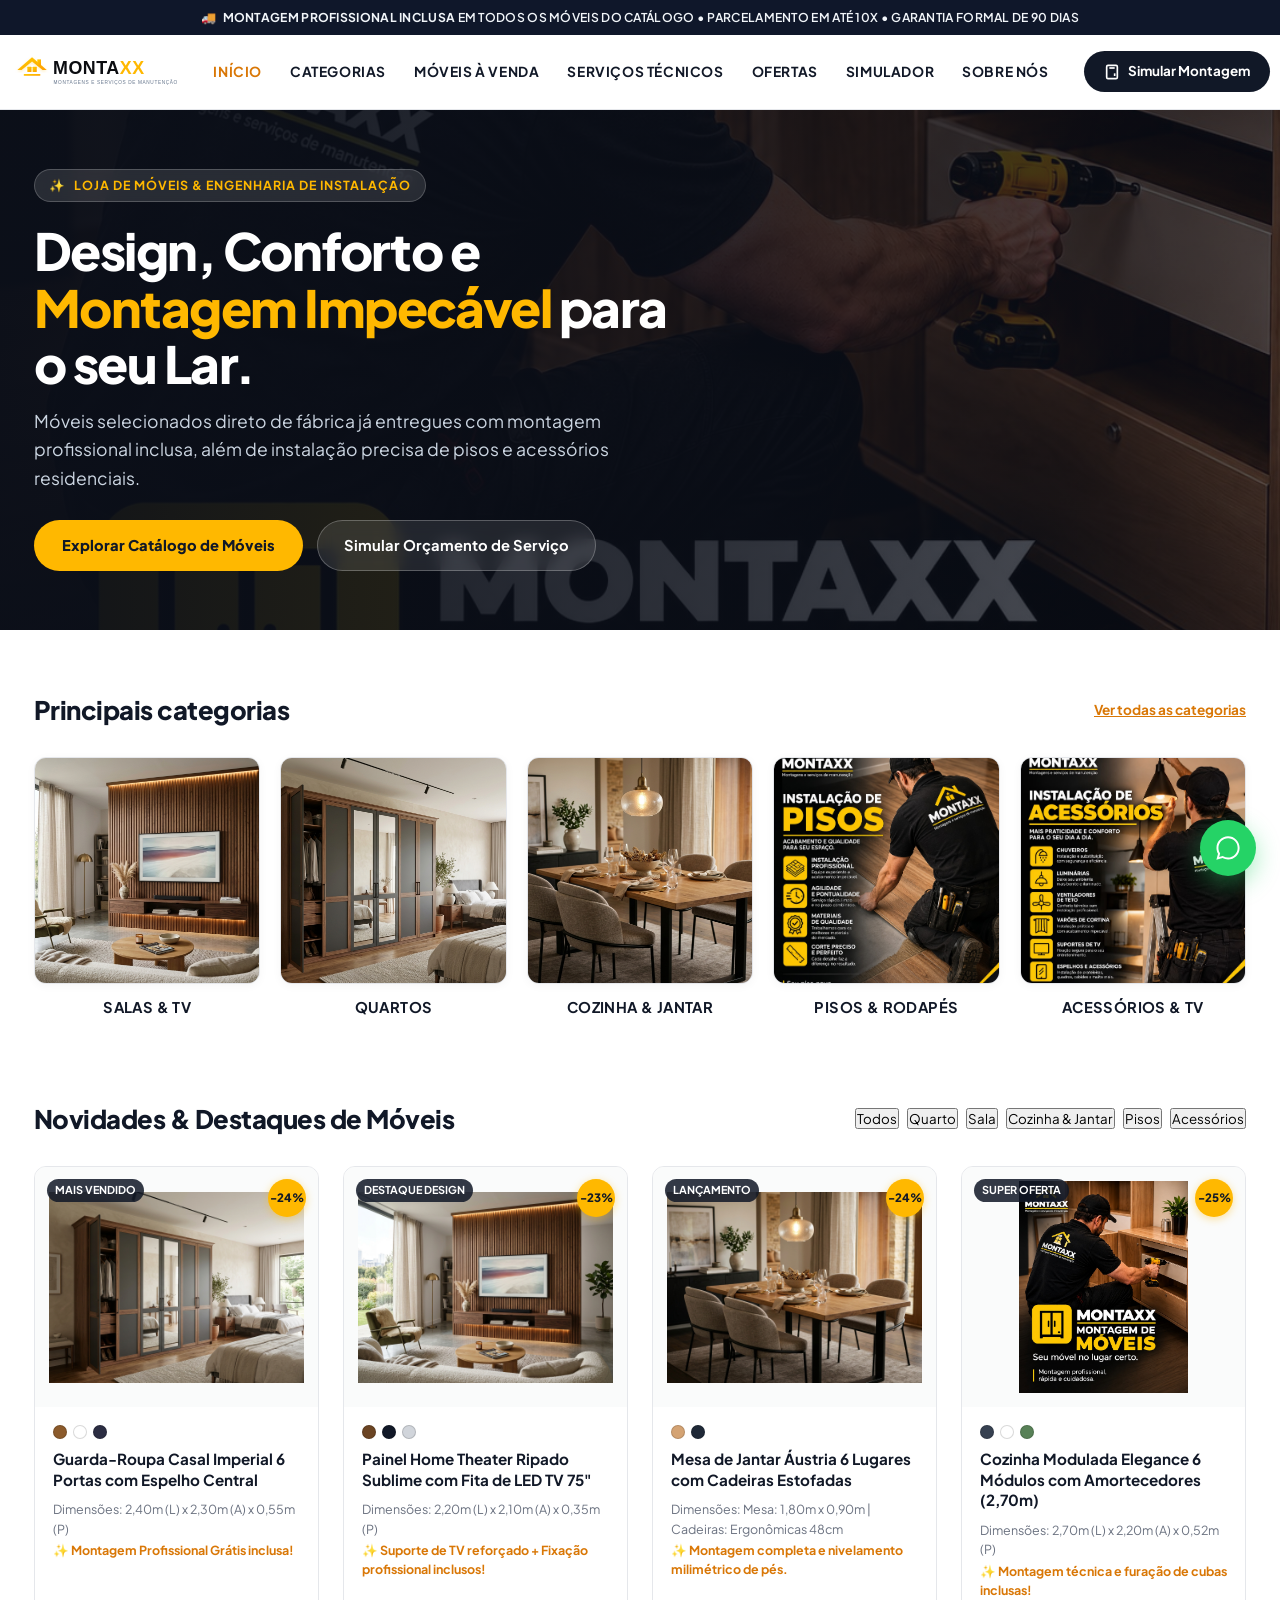
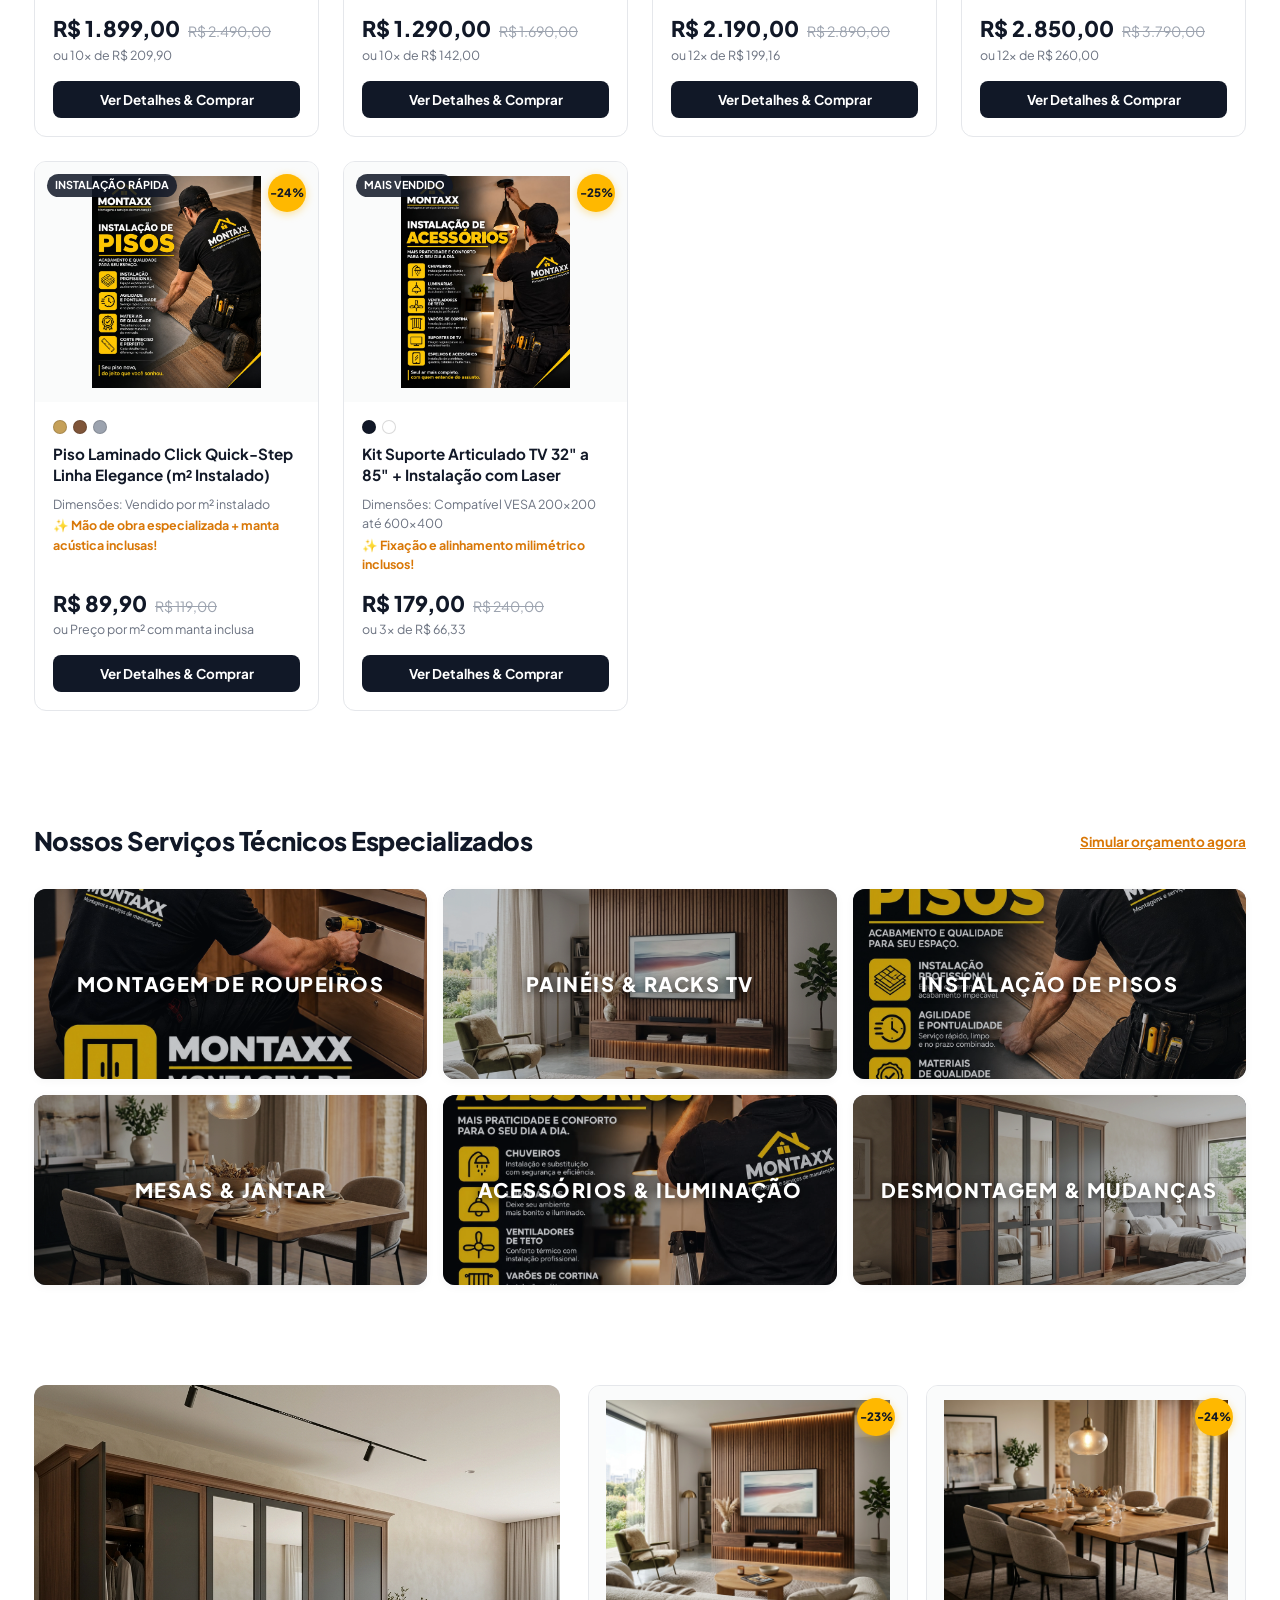
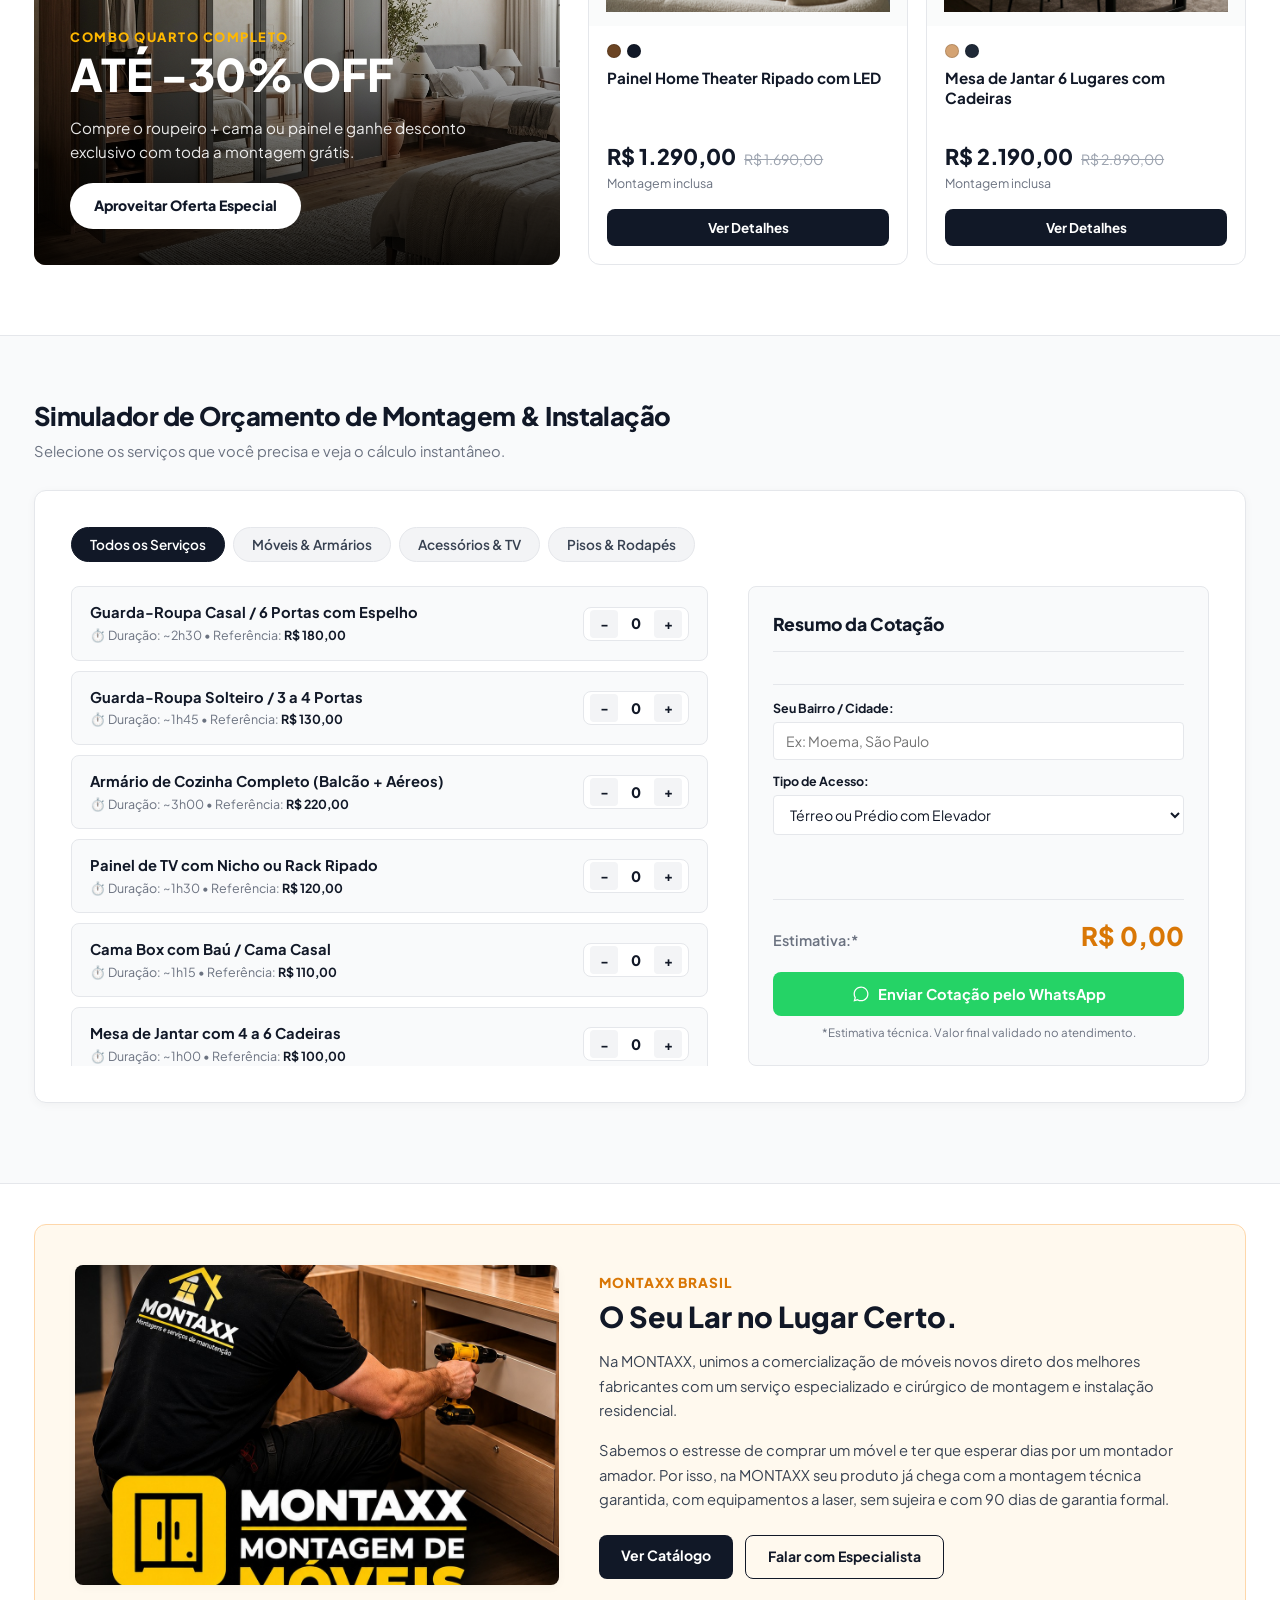
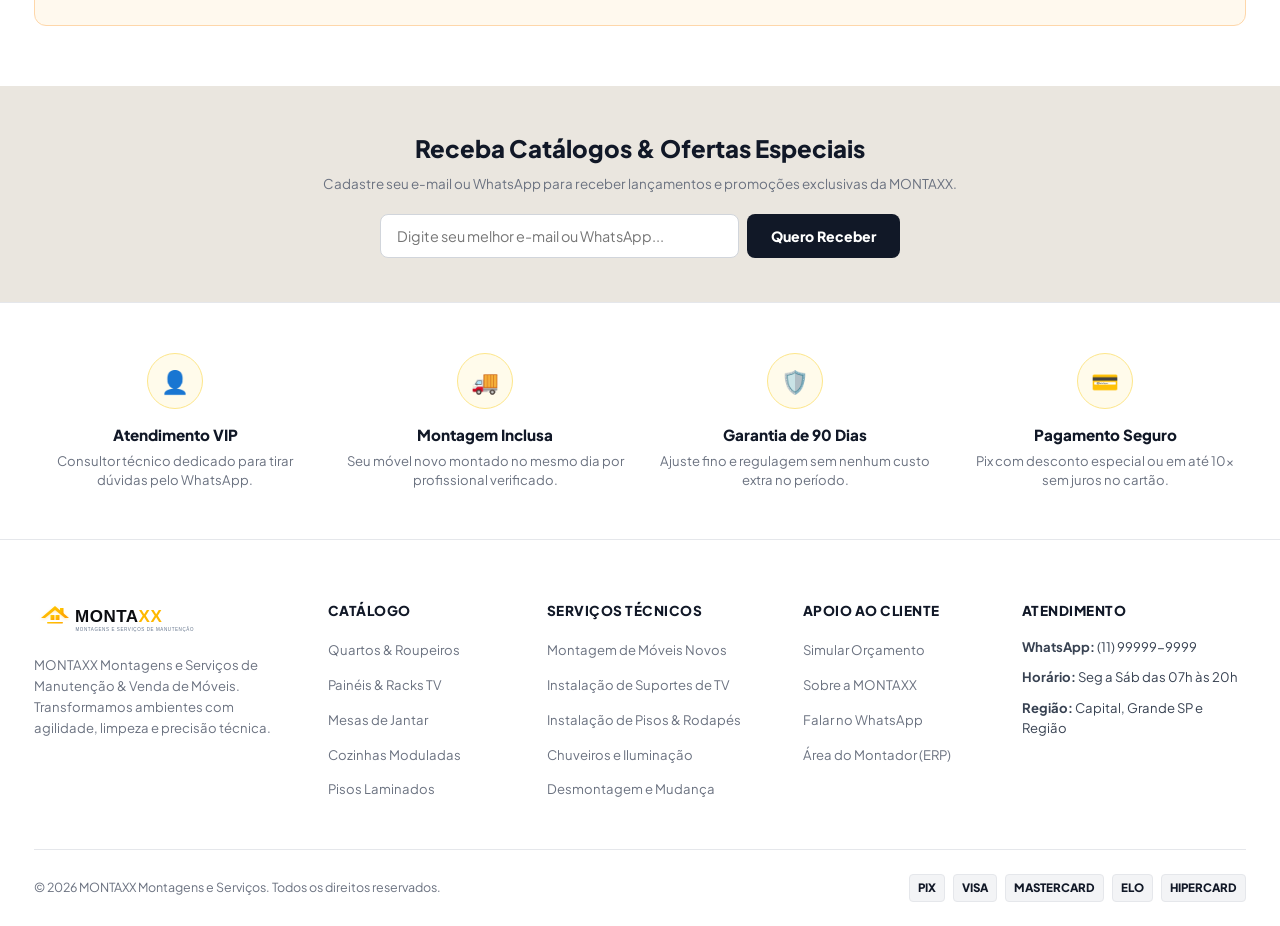
==== commit dddc2c8b: "fix(site): usar logo-dark no rodape para manter contraste sobre fundo claro" ====
--- a/site/index.html
+++ b/site/index.html
@@ -417,7 +417,7 @@
     <div class="container">
       <div class="footer-columns-grid">
         <div>
-          <img src="assets/images/logo.svg" alt="MONTAXX" style="height: 40px; margin-bottom: 14px;">
+          <img src="assets/images/logo-dark.svg" alt="MONTAXX" style="height: 40px; margin-bottom: 14px;">
           <p style="font-size: 0.82rem; color: var(--text-muted); line-height: 1.6;">
             MONTAXX Montagens e Serviços de Manutenção & Venda de Móveis. Transformamos ambientes com agilidade, limpeza e precisão técnica.
           </p>
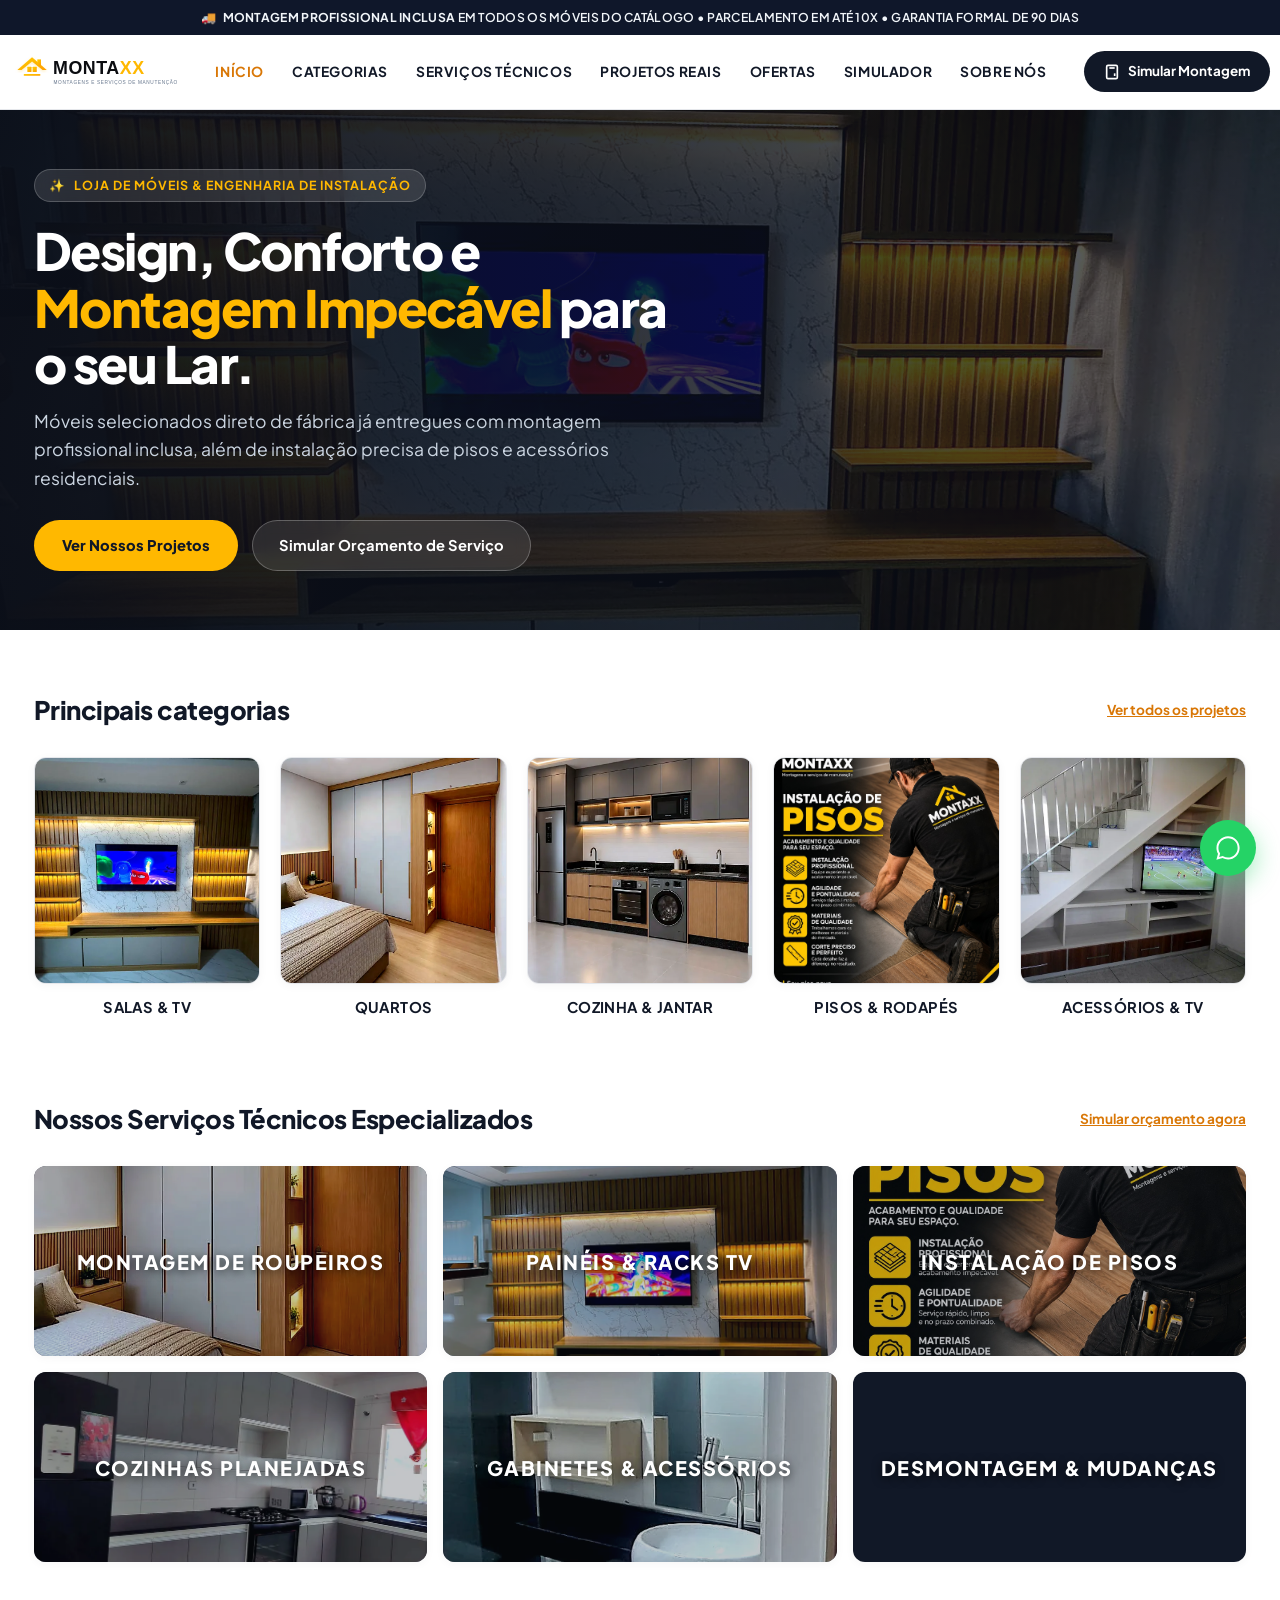
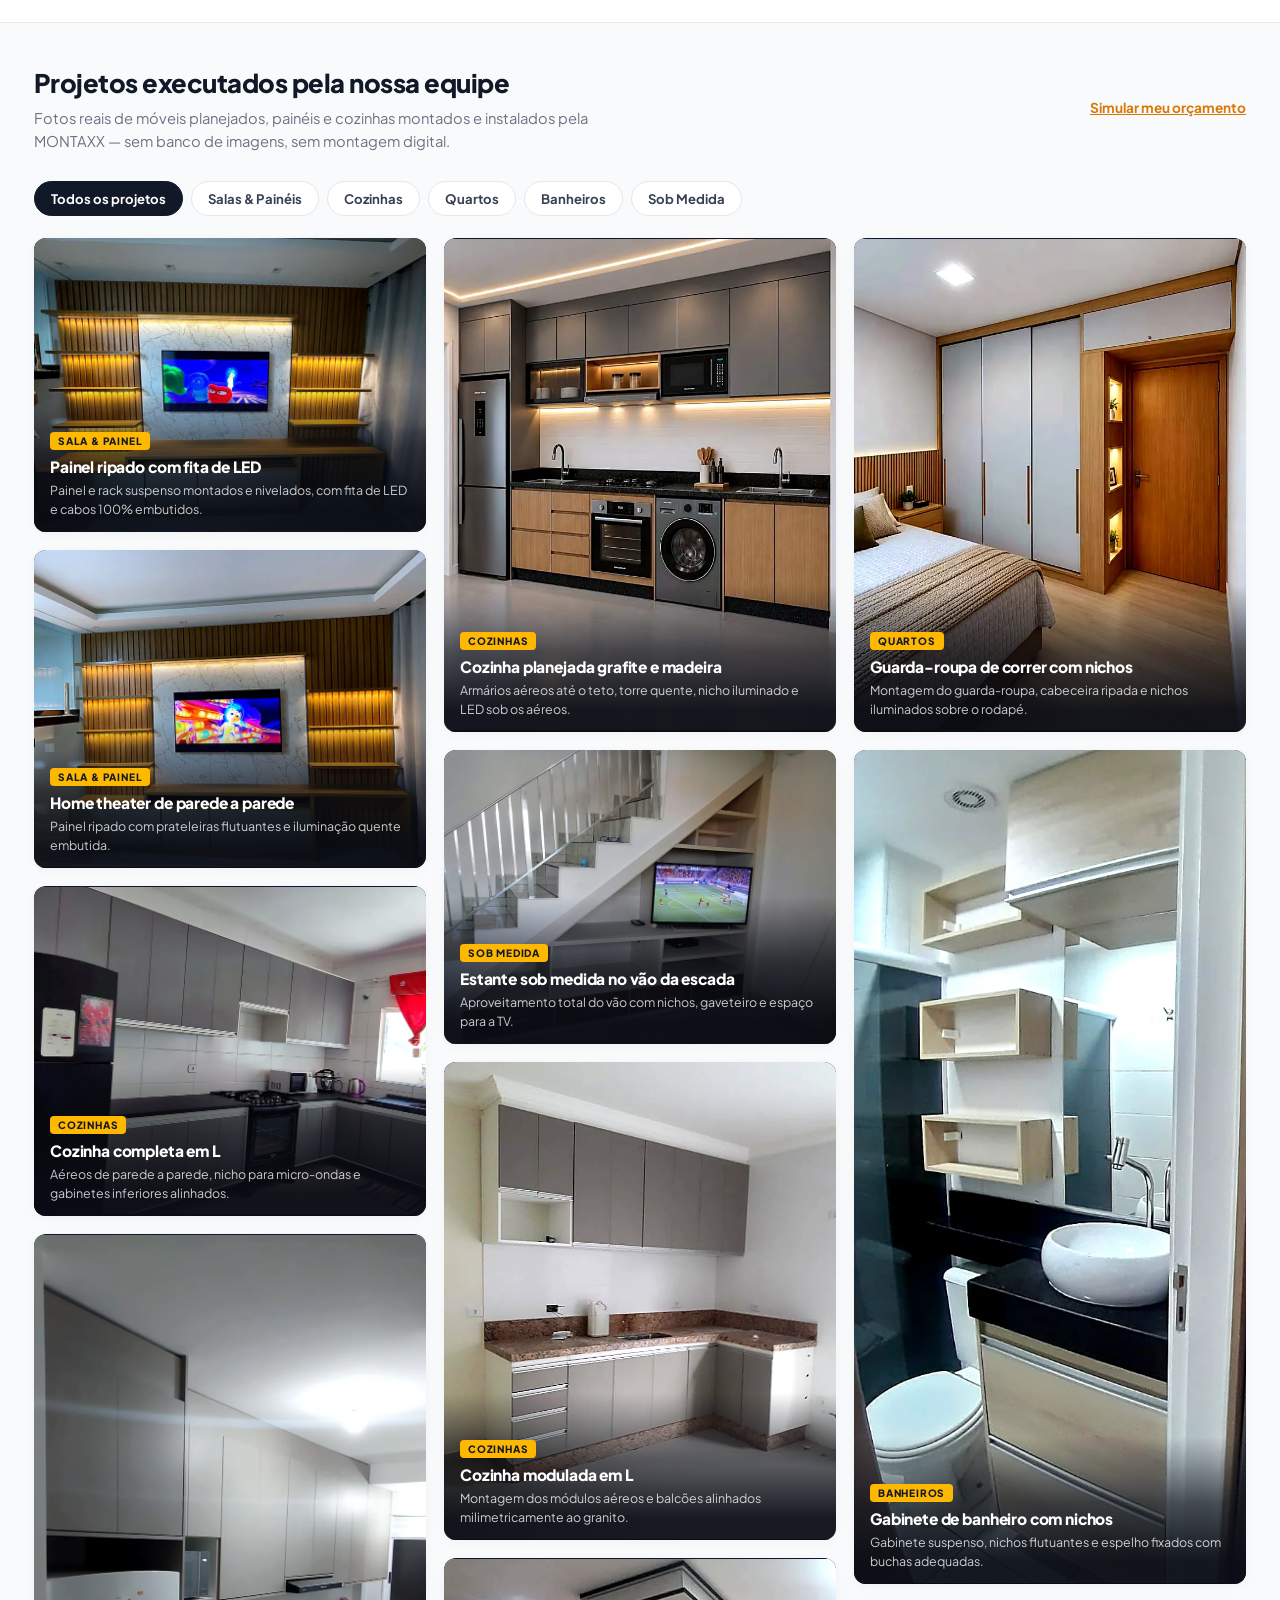
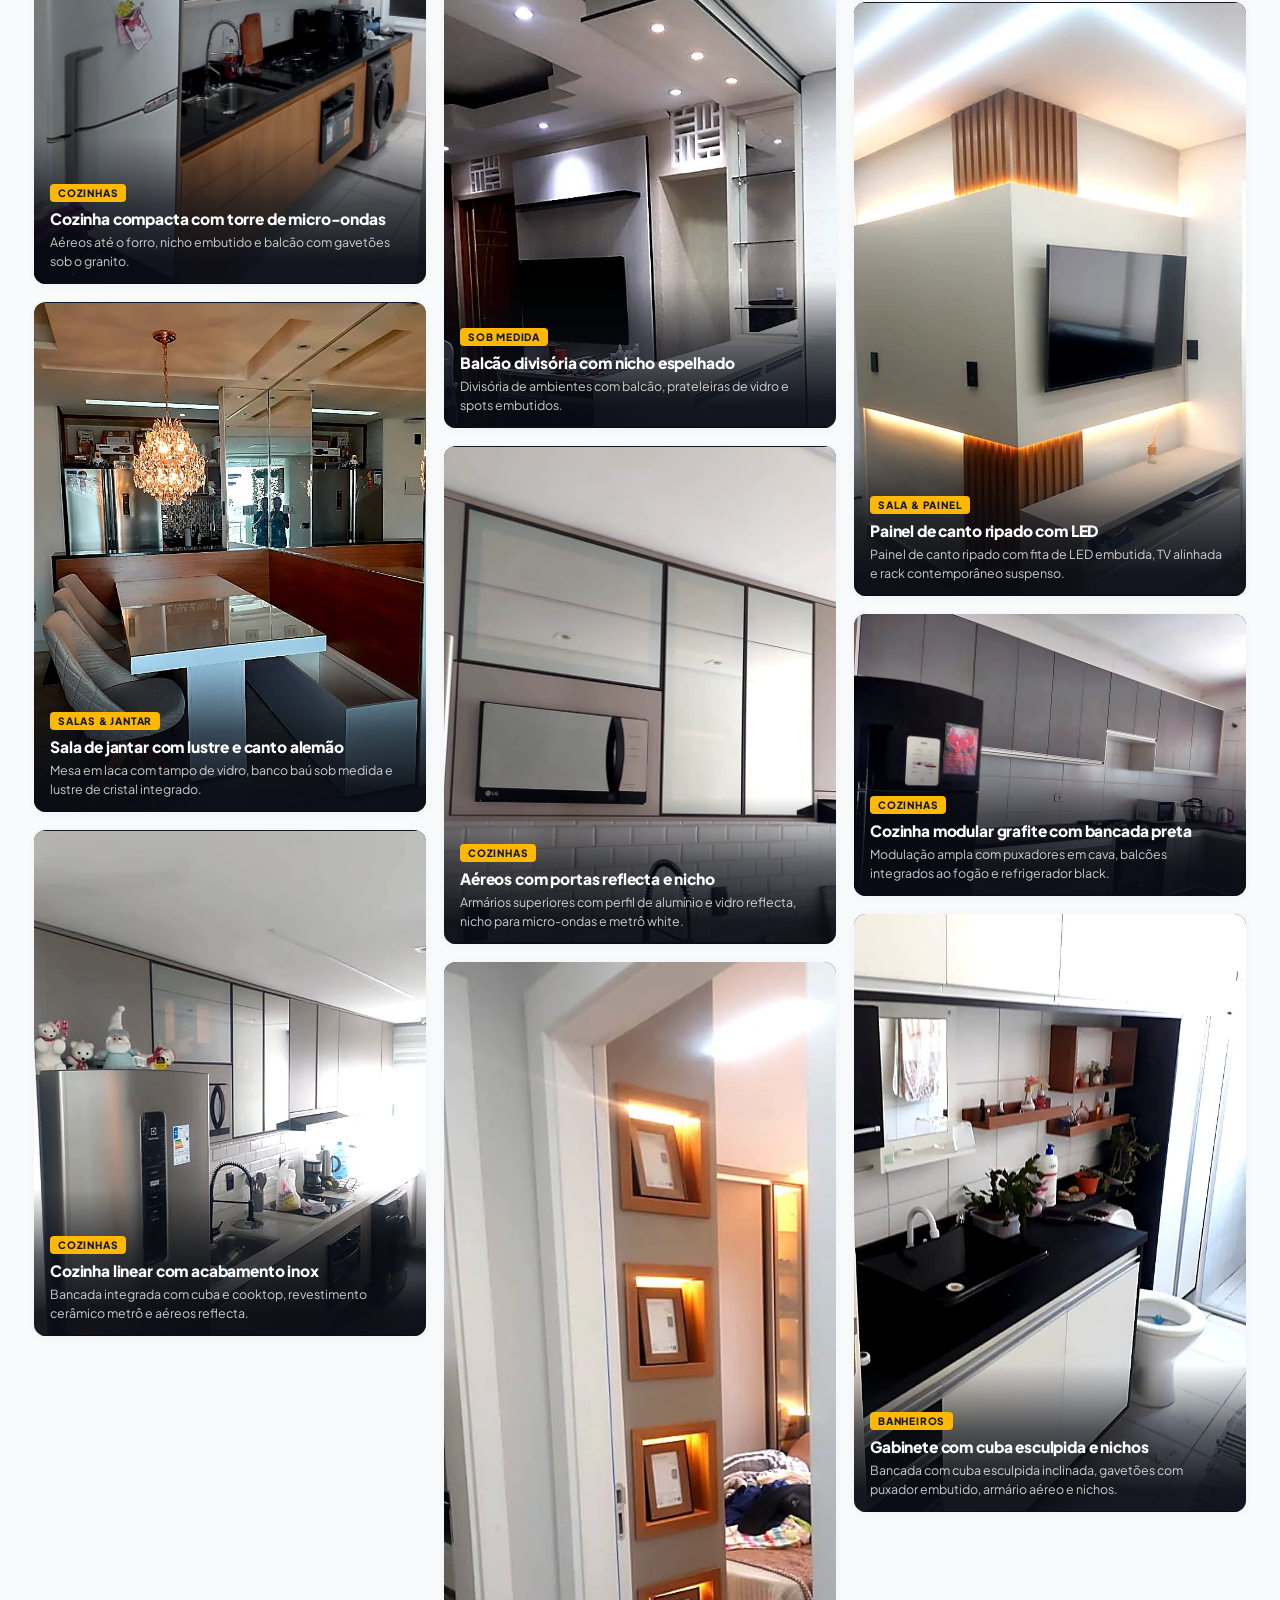
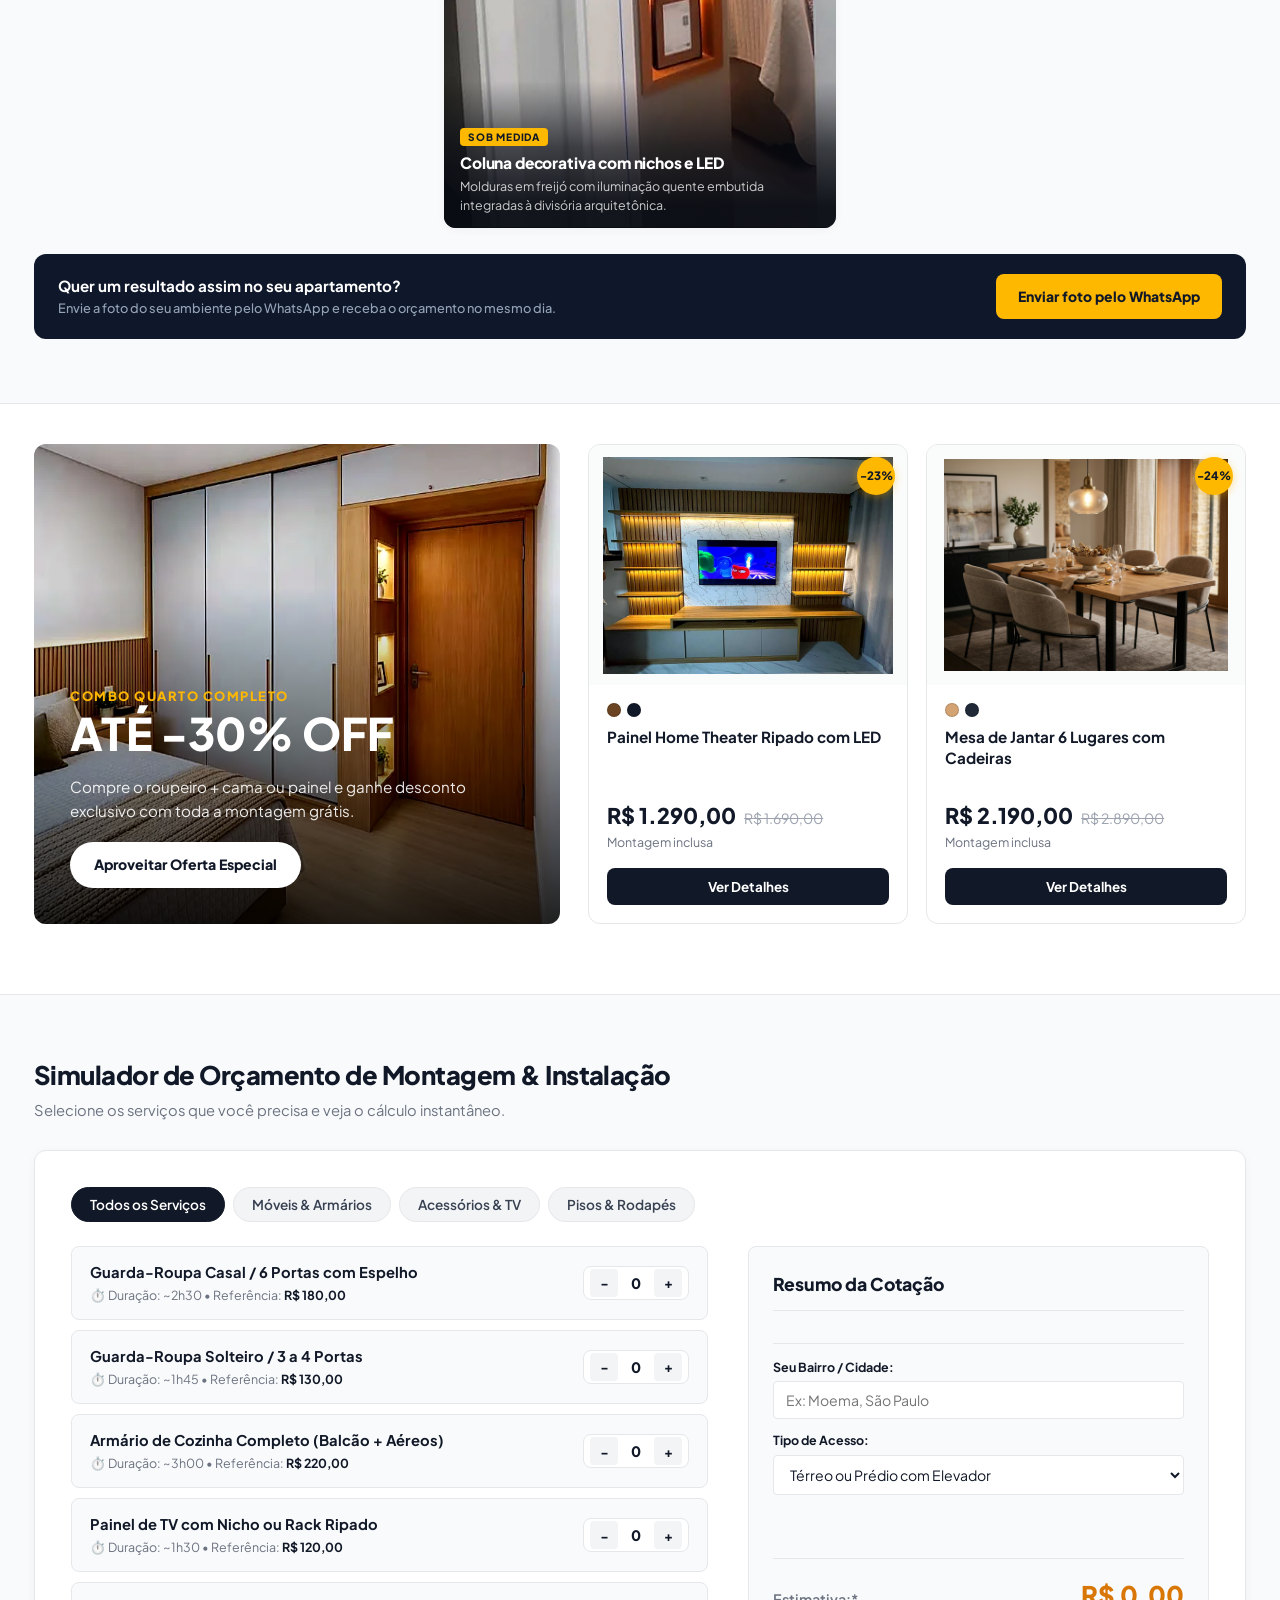
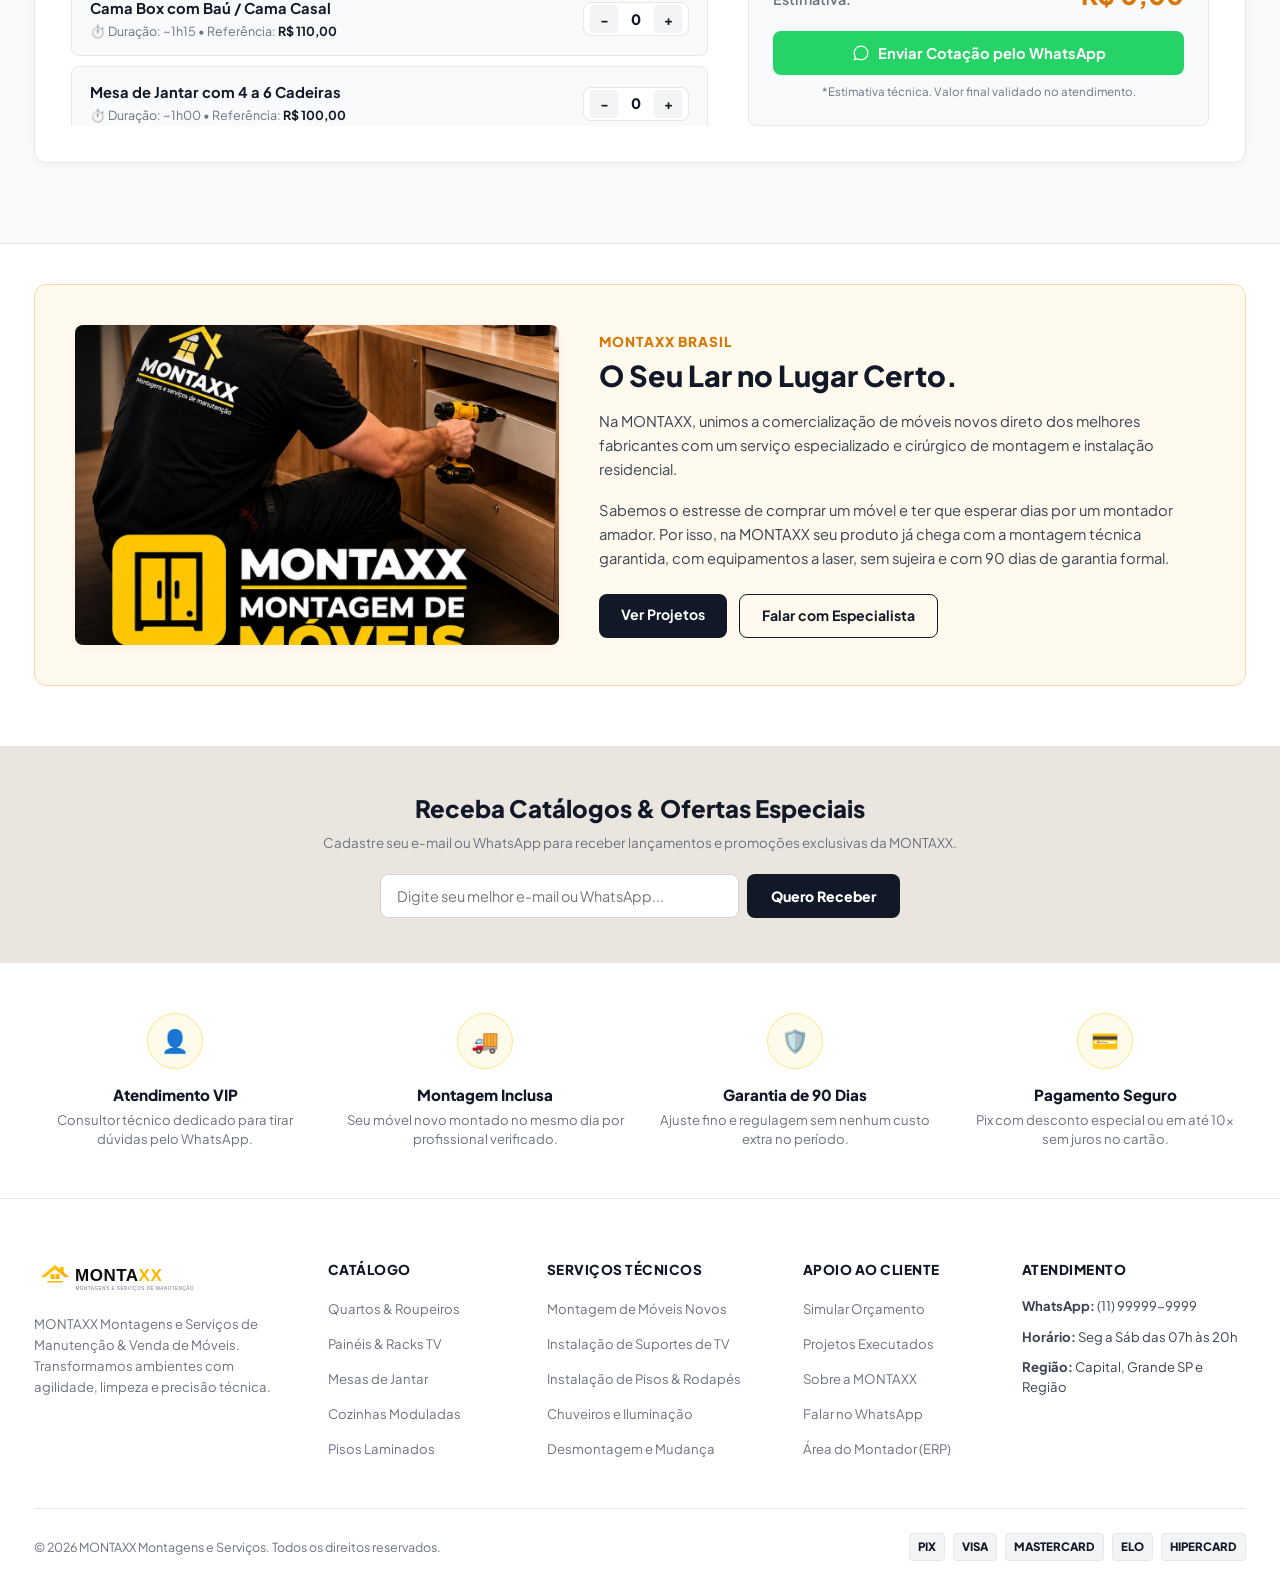
==== commit 0384d869: "Remover seção de vitrine de produtos e ajustar links" ====
--- a/site/index.html
+++ b/site/index.html
@@ -10,7 +10,9 @@
   <!-- Open Graph -->
   <meta property="og:title" content="MONTAXX | Móveis Novos com Montagem Inclusa & Serviços Técnicos">
   <meta property="og:description" content="Seu móvel no lugar certo. Precisão milimétrica, garantia de 90 dias e atendimento de excelência.">
-  <meta property="og:image" content="assets/images/hero-montagem.jpeg">
+  <meta property="og:image" content="assets/images/projetos/painel-ripado-led-sala.jpg">
+  <meta property="og:image:width" content="1600">
+  <meta property="og:image:height" content="1200">
   <meta property="og:type" content="website">
 
   <!-- Favicon -->
@@ -39,8 +41,8 @@
         <ul class="header-nav" id="nav-menu">
           <li><a href="#home" class="active">Início</a></li>
           <li><a href="#categorias">Categorias</a></li>
-          <li><a href="#novidades">Móveis à Venda</a></li>
           <li><a href="#servicos">Serviços Técnicos</a></li>
+          <li><a href="#projetos">Projetos Reais</a></li>
           <li><a href="#campanha">Ofertas</a></li>
           <li><a href="#calculadora">Simulador</a></li>
           <li><a href="#institucional">Sobre Nós</a></li>
@@ -62,7 +64,10 @@
   <main>
     <!-- ================= HERO BANNER SECTION ================= -->
     <section class="hero-banner" id="home">
-      <img src="assets/images/hero-montagem.jpeg" alt="Montador profissional MONTAXX" class="hero-banner-bg">
+      <picture>
+        <source type="image/webp" srcset="assets/images/projetos/painel-ripado-led-sala.webp">
+        <img src="assets/images/projetos/painel-ripado-led-sala.jpg" alt="Painel ripado com LED montado pela equipe MONTAXX" class="hero-banner-bg" width="1600" height="1200" fetchpriority="high" decoding="async">
+      </picture>
       <div class="hero-banner-overlay"></div>
       
       <div class="container" style="position: relative; z-index: 10;">
@@ -77,8 +82,8 @@
             Móveis selecionados direto de fábrica já entregues com montagem profissional inclusa, além de instalação precisa de pisos e acessórios residenciais.
           </p>
           <div class="hero-buttons">
-            <a href="#novidades" class="btn-hero-primary">
-              Explorar Catálogo de Móveis
+            <a href="#projetos" class="btn-hero-primary">
+              Ver Nossos Projetos
             </a>
             <a href="#calculadora" class="btn-hero-secondary">
               Simular Orçamento de Serviço
@@ -93,36 +98,45 @@
       <div class="container">
         <div class="section-headline-clean">
           <h2>Principais categorias</h2>
-          <a href="#novidades">Ver todas as categorias</a>
+          <a href="#projetos">Ver todos os projetos</a>
         </div>
 
         <div class="categories-story-grid">
           <!-- Categoria 1: Salas & Painéis -->
-          <a href="#novidades" class="category-story-card">
+          <a href="#projetos" class="category-story-card">
             <div class="category-story-thumb">
-              <img src="assets/images/tv-panel.jpg" alt="Salas & Painéis">
+              <picture>
+                <source type="image/webp" srcset="assets/images/projetos/painel-ripado-led-sala-sm.webp">
+                <img src="assets/images/projetos/painel-ripado-led-sala-sm.jpg" alt="Salas & Painéis" loading="lazy" decoding="async">
+              </picture>
             </div>
             <span class="category-story-name">Salas & TV</span>
           </a>
 
           <!-- Categoria 2: Quartos & Roupeiros -->
-          <a href="#novidades" class="category-story-card">
+          <a href="#projetos" class="category-story-card">
             <div class="category-story-thumb">
-              <img src="assets/images/wardrobe.jpg" alt="Quartos & Roupeiros">
+              <picture>
+                <source type="image/webp" srcset="assets/images/projetos/quarto-guarda-roupa-planejado-sm.webp">
+                <img src="assets/images/projetos/quarto-guarda-roupa-planejado-sm.jpg" alt="Quartos & Roupeiros" loading="lazy" decoding="async">
+              </picture>
             </div>
             <span class="category-story-name">Quartos</span>
           </a>
 
           <!-- Categoria 3: Cozinha & Jantar -->
-          <a href="#novidades" class="category-story-card">
+          <a href="#projetos" class="category-story-card">
             <div class="category-story-thumb">
-              <img src="assets/images/dining-table.jpg" alt="Cozinha & Jantar">
+              <picture>
+                <source type="image/webp" srcset="assets/images/projetos/cozinha-moderna-preta-madeira-sm.webp">
+                <img src="assets/images/projetos/cozinha-moderna-preta-madeira-sm.jpg" alt="Cozinha & Jantar" loading="lazy" decoding="async">
+              </picture>
             </div>
             <span class="category-story-name">Cozinha & Jantar</span>
           </a>
 
           <!-- Categoria 4: Pisos Laminados -->
-          <a href="#novidades" class="category-story-card">
+          <a href="#projetos" class="category-story-card">
             <div class="category-story-thumb">
               <img src="assets/images/servico-pisos.jpeg" alt="Pisos Laminados">
             </div>
@@ -130,9 +144,12 @@
           </a>
 
           <!-- Categoria 5: Acessórios & Iluminação -->
-          <a href="#novidades" class="category-story-card">
+          <a href="#projetos" class="category-story-card">
             <div class="category-story-thumb">
-              <img src="assets/images/servico-acessorios.jpeg" alt="Acessórios & Iluminação">
+              <picture>
+                <source type="image/webp" srcset="assets/images/projetos/movel-sob-escada-tv-sm.webp">
+                <img src="assets/images/projetos/movel-sob-escada-tv-sm.jpg" alt="Acessórios & TV" loading="lazy" decoding="async">
+              </picture>
             </div>
             <span class="category-story-name">Acessórios & TV</span>
           </a>
@@ -140,26 +157,7 @@
       </div>
     </section>
 
-    <!-- ================= VITRINE DE PRODUTOS: NOVIDADES & MAIS VENDIDOS ================= -->
-    <section class="section-products" id="novidades">
-      <div class="container">
-        <div class="section-headline-clean">
-          <h2>Novidades & Destaques de Móveis</h2>
-          <div class="calc-filter-pills" style="margin-bottom: 0;">
-            <button class="catalog-filter-tab active" data-category="all">Todos</button>
-            <button class="catalog-filter-tab" data-category="quarto">Quarto</button>
-            <button class="catalog-filter-tab" data-category="sala">Sala</button>
-            <button class="catalog-filter-tab" data-category="cozinha">Cozinha & Jantar</button>
-            <button class="catalog-filter-tab" data-category="pisos">Pisos</button>
-            <button class="catalog-filter-tab" data-category="acessorios">Acessórios</button>
-          </div>
-        </div>
-
-        <div class="products-slider-grid" id="furniture-grid">
-          <!-- Preenchido via main.js com cards idênticos ao Homy Casa -->
-        </div>
-      </div>
-    </section>
+
 
     <!-- ================= AMBIENTES & SERVIÇOS TÉCNICOS (MOSAICO 6 BLOCOS) ================= -->
     <section class="section-mosaic" id="servicos">
@@ -171,12 +169,18 @@
 
         <div class="mosaic-grid">
           <div class="mosaic-item" onclick="location.href='#calculadora'">
-            <img src="assets/images/hero-montagem.jpeg" alt="Montagem de Roupeiros e Quartos">
+            <picture>
+              <source type="image/webp" srcset="assets/images/projetos/quarto-guarda-roupa-planejado-sm.webp">
+              <img src="assets/images/projetos/quarto-guarda-roupa-planejado-sm.jpg" alt="Montagem de Roupeiros e Quartos" loading="lazy" decoding="async">
+            </picture>
             <span class="mosaic-overlay-title">MONTAGEM DE ROUPEIROS</span>
           </div>
 
           <div class="mosaic-item" onclick="location.href='#calculadora'">
-            <img src="assets/images/tv-panel.jpg" alt="Painéis e Racks de TV">
+            <picture>
+              <source type="image/webp" srcset="assets/images/projetos/painel-ripado-led-ambiente-sm.webp">
+              <img src="assets/images/projetos/painel-ripado-led-ambiente-sm.jpg" alt="Painéis e Racks de TV" loading="lazy" decoding="async">
+            </picture>
             <span class="mosaic-overlay-title">PAINÉIS & RACKS TV</span>
           </div>
 
@@ -186,19 +190,405 @@
           </div>
 
           <div class="mosaic-item" onclick="location.href='#calculadora'">
-            <img src="assets/images/dining-table.jpg" alt="Salas de Jantar & Mesas">
-            <span class="mosaic-overlay-title">MESAS & JANTAR</span>
+            <picture>
+              <source type="image/webp" srcset="assets/images/projetos/cozinha-planejada-completa-sm.webp">
+              <img src="assets/images/projetos/cozinha-planejada-completa-sm.jpg" alt="Cozinhas e Salas de Jantar" loading="lazy" decoding="async">
+            </picture>
+            <span class="mosaic-overlay-title">COZINHAS PLANEJADAS</span>
           </div>
 
           <div class="mosaic-item" onclick="location.href='#calculadora'">
-            <img src="assets/images/servico-acessorios.jpeg" alt="Luminárias, Chuveiros e Acessórios">
-            <span class="mosaic-overlay-title">ACESSÓRIOS & ILUMINAÇÃO</span>
+            <picture>
+              <source type="image/webp" srcset="assets/images/projetos/banheiro-gabinete-nichos-sm.webp">
+              <img src="assets/images/projetos/banheiro-gabinete-nichos-sm.jpg" alt="Gabinetes, Luminárias e Acessórios" loading="lazy" decoding="async">
+            </picture>
+            <span class="mosaic-overlay-title">GABINETES & ACESSÓRIOS</span>
           </div>
 
           <div class="mosaic-item" onclick="location.href='#calculadora'">
-            <img src="assets/images/wardrobe.jpg" alt="Desmontagem e Mudança Residencial">
+            <img src="assets/images/wardrobe.jpg" alt="Desmontagem e Mudança Residencial" loading="lazy" decoding="async">
             <span class="mosaic-overlay-title">DESMONTAGEM & MUDANÇAS</span>
           </div>
+        </div>
+      </div>
+    </section>
+
+
+    <!-- ================= PROJETOS EXECUTADOS (FOTOS REAIS DE OBRA) ================= -->
+    <section class="section-gallery" id="projetos">
+      <div class="container">
+        <div class="section-headline-clean">
+          <div>
+            <h2>Projetos executados pela nossa equipe</h2>
+            <p class="gallery-headline-sub">
+              Fotos reais de móveis planejados, painéis e cozinhas montados e instalados pela MONTAXX
+              — sem banco de imagens, sem montagem digital.
+            </p>
+          </div>
+          <a href="#calculadora">Simular meu orçamento</a>
+        </div>
+
+        <div class="gallery-filter-pills" role="group" aria-label="Filtrar projetos por ambiente">
+          <button class="gallery-filter-pill active" data-filter="all">Todos os projetos</button>
+          <button class="gallery-filter-pill" data-filter="sala">Salas & Painéis</button>
+          <button class="gallery-filter-pill" data-filter="cozinha">Cozinhas</button>
+          <button class="gallery-filter-pill" data-filter="quarto">Quartos</button>
+          <button class="gallery-filter-pill" data-filter="banheiro">Banheiros</button>
+          <button class="gallery-filter-pill" data-filter="sob-medida">Sob Medida</button>
+        </div>
+
+        <div class="gallery-masonry" id="gallery-grid">
+          <button type="button" class="gallery-item" data-ambiente="sala"
+                  data-full="assets/images/projetos/painel-ripado-led-sala.jpg"
+                  data-full-webp="assets/images/projetos/painel-ripado-led-sala.webp"
+                  data-full-w="1600" data-full-h="1200"
+                  data-titulo="Painel ripado com fita de LED" data-desc="Painel e rack suspenso montados e nivelados, com fita de LED e cabos 100% embutidos."
+                  aria-label="Ampliar foto: Painel ripado com fita de LED">
+            <picture>
+              <source type="image/webp" srcset="assets/images/projetos/painel-ripado-led-sala-sm.webp">
+              <img src="assets/images/projetos/painel-ripado-led-sala-sm.jpg" alt="Painel ripado com fita de LED — projeto executado pela MONTAXX"
+                   width="800" height="600" loading="eager" decoding="async">
+            </picture>
+            <span class="gallery-zoom-hint" aria-hidden="true">
+              <svg width="16" height="16" viewBox="0 0 24 24" fill="none" stroke="currentColor" stroke-width="2.5" stroke-linecap="round"><circle cx="11" cy="11" r="7"></circle><line x1="16.5" y1="16.5" x2="21" y2="21"></line><line x1="11" y1="8" x2="11" y2="14"></line><line x1="8" y1="11" x2="14" y2="11"></line></svg>
+            </span>
+            <span class="gallery-item-caption">
+              <span class="gallery-item-tag">Sala & Painel</span>
+              <strong class="gallery-item-title">Painel ripado com fita de LED</strong>
+              <small class="gallery-item-desc">Painel e rack suspenso montados e nivelados, com fita de LED e cabos 100% embutidos.</small>
+            </span>
+          </button>
+          <button type="button" class="gallery-item" data-ambiente="cozinha"
+                  data-full="assets/images/projetos/cozinha-moderna-preta-madeira.jpg"
+                  data-full-webp="assets/images/projetos/cozinha-moderna-preta-madeira.webp"
+                  data-full-w="716" data-full-h="897"
+                  data-titulo="Cozinha planejada grafite e madeira" data-desc="Armários aéreos até o teto, torre quente, nicho iluminado e LED sob os aéreos."
+                  aria-label="Ampliar foto: Cozinha planejada grafite e madeira">
+            <picture>
+              <source type="image/webp" srcset="assets/images/projetos/cozinha-moderna-preta-madeira-sm.webp">
+              <img src="assets/images/projetos/cozinha-moderna-preta-madeira-sm.jpg" alt="Cozinha planejada grafite e madeira — projeto executado pela MONTAXX"
+                   width="716" height="897" loading="eager" decoding="async">
+            </picture>
+            <span class="gallery-zoom-hint" aria-hidden="true">
+              <svg width="16" height="16" viewBox="0 0 24 24" fill="none" stroke="currentColor" stroke-width="2.5" stroke-linecap="round"><circle cx="11" cy="11" r="7"></circle><line x1="16.5" y1="16.5" x2="21" y2="21"></line><line x1="11" y1="8" x2="11" y2="14"></line><line x1="8" y1="11" x2="14" y2="11"></line></svg>
+            </span>
+            <span class="gallery-item-caption">
+              <span class="gallery-item-tag">Cozinhas</span>
+              <strong class="gallery-item-title">Cozinha planejada grafite e madeira</strong>
+              <small class="gallery-item-desc">Armários aéreos até o teto, torre quente, nicho iluminado e LED sob os aéreos.</small>
+            </span>
+          </button>
+          <button type="button" class="gallery-item" data-ambiente="quarto"
+                  data-full="assets/images/projetos/quarto-guarda-roupa-planejado.jpg"
+                  data-full-webp="assets/images/projetos/quarto-guarda-roupa-planejado.webp"
+                  data-full-w="716" data-full-h="897"
+                  data-titulo="Guarda-roupa de correr com nichos" data-desc="Montagem do guarda-roupa, cabeceira ripada e nichos iluminados sobre o rodapé."
+                  aria-label="Ampliar foto: Guarda-roupa de correr com nichos">
+            <picture>
+              <source type="image/webp" srcset="assets/images/projetos/quarto-guarda-roupa-planejado-sm.webp">
+              <img src="assets/images/projetos/quarto-guarda-roupa-planejado-sm.jpg" alt="Guarda-roupa de correr com nichos — projeto executado pela MONTAXX"
+                   width="716" height="897" loading="eager" decoding="async">
+            </picture>
+            <span class="gallery-zoom-hint" aria-hidden="true">
+              <svg width="16" height="16" viewBox="0 0 24 24" fill="none" stroke="currentColor" stroke-width="2.5" stroke-linecap="round"><circle cx="11" cy="11" r="7"></circle><line x1="16.5" y1="16.5" x2="21" y2="21"></line><line x1="11" y1="8" x2="11" y2="14"></line><line x1="8" y1="11" x2="14" y2="11"></line></svg>
+            </span>
+            <span class="gallery-item-caption">
+              <span class="gallery-item-tag">Quartos</span>
+              <strong class="gallery-item-title">Guarda-roupa de correr com nichos</strong>
+              <small class="gallery-item-desc">Montagem do guarda-roupa, cabeceira ripada e nichos iluminados sobre o rodapé.</small>
+            </span>
+          </button>
+          <button type="button" class="gallery-item" data-ambiente="sala"
+                  data-full="assets/images/projetos/painel-ripado-led-ambiente.jpg"
+                  data-full-webp="assets/images/projetos/painel-ripado-led-ambiente.webp"
+                  data-full-w="1165" data-full-h="941"
+                  data-titulo="Home theater de parede a parede" data-desc="Painel ripado com prateleiras flutuantes e iluminação quente embutida."
+                  aria-label="Ampliar foto: Home theater de parede a parede">
+            <picture>
+              <source type="image/webp" srcset="assets/images/projetos/painel-ripado-led-ambiente-sm.webp">
+              <img src="assets/images/projetos/painel-ripado-led-ambiente-sm.jpg" alt="Home theater de parede a parede — projeto executado pela MONTAXX"
+                   width="800" height="646" loading="lazy" decoding="async">
+            </picture>
+            <span class="gallery-zoom-hint" aria-hidden="true">
+              <svg width="16" height="16" viewBox="0 0 24 24" fill="none" stroke="currentColor" stroke-width="2.5" stroke-linecap="round"><circle cx="11" cy="11" r="7"></circle><line x1="16.5" y1="16.5" x2="21" y2="21"></line><line x1="11" y1="8" x2="11" y2="14"></line><line x1="8" y1="11" x2="14" y2="11"></line></svg>
+            </span>
+            <span class="gallery-item-caption">
+              <span class="gallery-item-tag">Sala & Painel</span>
+              <strong class="gallery-item-title">Home theater de parede a parede</strong>
+              <small class="gallery-item-desc">Painel ripado com prateleiras flutuantes e iluminação quente embutida.</small>
+            </span>
+          </button>
+          <button type="button" class="gallery-item" data-ambiente="sob-medida"
+                  data-full="assets/images/projetos/movel-sob-escada-tv.jpg"
+                  data-full-webp="assets/images/projetos/movel-sob-escada-tv.webp"
+                  data-full-w="1280" data-full-h="960"
+                  data-titulo="Estante sob medida no vão da escada" data-desc="Aproveitamento total do vão com nichos, gaveteiro e espaço para a TV."
+                  aria-label="Ampliar foto: Estante sob medida no vão da escada">
+            <picture>
+              <source type="image/webp" srcset="assets/images/projetos/movel-sob-escada-tv-sm.webp">
+              <img src="assets/images/projetos/movel-sob-escada-tv-sm.jpg" alt="Estante sob medida no vão da escada — projeto executado pela MONTAXX"
+                   width="800" height="600" loading="lazy" decoding="async">
+            </picture>
+            <span class="gallery-zoom-hint" aria-hidden="true">
+              <svg width="16" height="16" viewBox="0 0 24 24" fill="none" stroke="currentColor" stroke-width="2.5" stroke-linecap="round"><circle cx="11" cy="11" r="7"></circle><line x1="16.5" y1="16.5" x2="21" y2="21"></line><line x1="11" y1="8" x2="11" y2="14"></line><line x1="8" y1="11" x2="14" y2="11"></line></svg>
+            </span>
+            <span class="gallery-item-caption">
+              <span class="gallery-item-tag">Sob Medida</span>
+              <strong class="gallery-item-title">Estante sob medida no vão da escada</strong>
+              <small class="gallery-item-desc">Aproveitamento total do vão com nichos, gaveteiro e espaço para a TV.</small>
+            </span>
+          </button>
+          <button type="button" class="gallery-item" data-ambiente="banheiro"
+                  data-full="assets/images/projetos/banheiro-gabinete-nichos.jpg"
+                  data-full-webp="assets/images/projetos/banheiro-gabinete-nichos.webp"
+                  data-full-w="560" data-full-h="1190"
+                  data-titulo="Gabinete de banheiro com nichos" data-desc="Gabinete suspenso, nichos flutuantes e espelho fixados com buchas adequadas."
+                  aria-label="Ampliar foto: Gabinete de banheiro com nichos">
+            <picture>
+              <source type="image/webp" srcset="assets/images/projetos/banheiro-gabinete-nichos-sm.webp">
+              <img src="assets/images/projetos/banheiro-gabinete-nichos-sm.jpg" alt="Gabinete de banheiro com nichos — projeto executado pela MONTAXX"
+                   width="560" height="1190" loading="lazy" decoding="async">
+            </picture>
+            <span class="gallery-zoom-hint" aria-hidden="true">
+              <svg width="16" height="16" viewBox="0 0 24 24" fill="none" stroke="currentColor" stroke-width="2.5" stroke-linecap="round"><circle cx="11" cy="11" r="7"></circle><line x1="16.5" y1="16.5" x2="21" y2="21"></line><line x1="11" y1="8" x2="11" y2="14"></line><line x1="8" y1="11" x2="14" y2="11"></line></svg>
+            </span>
+            <span class="gallery-item-caption">
+              <span class="gallery-item-tag">Banheiros</span>
+              <strong class="gallery-item-title">Gabinete de banheiro com nichos</strong>
+              <small class="gallery-item-desc">Gabinete suspenso, nichos flutuantes e espelho fixados com buchas adequadas.</small>
+            </span>
+          </button>
+          <button type="button" class="gallery-item" data-ambiente="cozinha"
+                  data-full="assets/images/projetos/cozinha-planejada-completa.jpg"
+                  data-full-webp="assets/images/projetos/cozinha-planejada-completa.webp"
+                  data-full-w="1440" data-full-h="1200"
+                  data-titulo="Cozinha completa em L" data-desc="Aéreos de parede a parede, nicho para micro-ondas e gabinetes inferiores alinhados."
+                  aria-label="Ampliar foto: Cozinha completa em L">
+            <picture>
+              <source type="image/webp" srcset="assets/images/projetos/cozinha-planejada-completa-sm.webp">
+              <img src="assets/images/projetos/cozinha-planejada-completa-sm.jpg" alt="Cozinha completa em L — projeto executado pela MONTAXX"
+                   width="800" height="667" loading="lazy" decoding="async">
+            </picture>
+            <span class="gallery-zoom-hint" aria-hidden="true">
+              <svg width="16" height="16" viewBox="0 0 24 24" fill="none" stroke="currentColor" stroke-width="2.5" stroke-linecap="round"><circle cx="11" cy="11" r="7"></circle><line x1="16.5" y1="16.5" x2="21" y2="21"></line><line x1="11" y1="8" x2="11" y2="14"></line><line x1="8" y1="11" x2="14" y2="11"></line></svg>
+            </span>
+            <span class="gallery-item-caption">
+              <span class="gallery-item-tag">Cozinhas</span>
+              <strong class="gallery-item-title">Cozinha completa em L</strong>
+              <small class="gallery-item-desc">Aéreos de parede a parede, nicho para micro-ondas e gabinetes inferiores alinhados.</small>
+            </span>
+          </button>
+          <button type="button" class="gallery-item" data-ambiente="cozinha"
+                  data-full="assets/images/projetos/cozinha-modulada-cinza-granito.jpg"
+                  data-full-webp="assets/images/projetos/cozinha-modulada-cinza-granito.webp"
+                  data-full-w="740" data-full-h="900"
+                  data-titulo="Cozinha modulada em L" data-desc="Montagem dos módulos aéreos e balcões alinhados milimetricamente ao granito."
+                  aria-label="Ampliar foto: Cozinha modulada em L">
+            <picture>
+              <source type="image/webp" srcset="assets/images/projetos/cozinha-modulada-cinza-granito-sm.webp">
+              <img src="assets/images/projetos/cozinha-modulada-cinza-granito-sm.jpg" alt="Cozinha modulada em L — projeto executado pela MONTAXX"
+                   width="740" height="900" loading="lazy" decoding="async">
+            </picture>
+            <span class="gallery-zoom-hint" aria-hidden="true">
+              <svg width="16" height="16" viewBox="0 0 24 24" fill="none" stroke="currentColor" stroke-width="2.5" stroke-linecap="round"><circle cx="11" cy="11" r="7"></circle><line x1="16.5" y1="16.5" x2="21" y2="21"></line><line x1="11" y1="8" x2="11" y2="14"></line><line x1="8" y1="11" x2="14" y2="11"></line></svg>
+            </span>
+            <span class="gallery-item-caption">
+              <span class="gallery-item-tag">Cozinhas</span>
+              <strong class="gallery-item-title">Cozinha modulada em L</strong>
+              <small class="gallery-item-desc">Montagem dos módulos aéreos e balcões alinhados milimetricamente ao granito.</small>
+            </span>
+          </button>
+          <button type="button" class="gallery-item" data-ambiente="cozinha"
+                  data-full="assets/images/projetos/cozinha-planejada-cinza-madeira.jpg"
+                  data-full-webp="assets/images/projetos/cozinha-planejada-cinza-madeira.webp"
+                  data-full-w="899" data-full-h="1487"
+                  data-titulo="Cozinha compacta com torre de micro-ondas" data-desc="Aéreos até o forro, nicho embutido e balcão com gavetões sob o granito."
+                  aria-label="Ampliar foto: Cozinha compacta com torre de micro-ondas">
+            <picture>
+              <source type="image/webp" srcset="assets/images/projetos/cozinha-planejada-cinza-madeira-sm.webp">
+              <img src="assets/images/projetos/cozinha-planejada-cinza-madeira-sm.jpg" alt="Cozinha compacta com torre de micro-ondas — projeto executado pela MONTAXX"
+                   width="800" height="1323" loading="lazy" decoding="async">
+            </picture>
+            <span class="gallery-zoom-hint" aria-hidden="true">
+              <svg width="16" height="16" viewBox="0 0 24 24" fill="none" stroke="currentColor" stroke-width="2.5" stroke-linecap="round"><circle cx="11" cy="11" r="7"></circle><line x1="16.5" y1="16.5" x2="21" y2="21"></line><line x1="11" y1="8" x2="11" y2="14"></line><line x1="8" y1="11" x2="14" y2="11"></line></svg>
+            </span>
+            <span class="gallery-item-caption">
+              <span class="gallery-item-tag">Cozinhas</span>
+              <strong class="gallery-item-title">Cozinha compacta com torre de micro-ondas</strong>
+              <small class="gallery-item-desc">Aéreos até o forro, nicho embutido e balcão com gavetões sob o granito.</small>
+            </span>
+          </button>
+          <button type="button" class="gallery-item" data-ambiente="sob-medida"
+                  data-full="assets/images/projetos/painel-tv-balcao-divisoria.jpg"
+                  data-full-webp="assets/images/projetos/painel-tv-balcao-divisoria.webp"
+                  data-full-w="580" data-full-h="690"
+                  data-titulo="Balcão divisória com nicho espelhado" data-desc="Divisória de ambientes com balcão, prateleiras de vidro e spots embutidos."
+                  aria-label="Ampliar foto: Balcão divisória com nicho espelhado">
+            <picture>
+              <source type="image/webp" srcset="assets/images/projetos/painel-tv-balcao-divisoria-sm.webp">
+              <img src="assets/images/projetos/painel-tv-balcao-divisoria-sm.jpg" alt="Balcão divisória com nicho espelhado — projeto executado pela MONTAXX"
+                   width="580" height="690" loading="lazy" decoding="async">
+            </picture>
+            <span class="gallery-zoom-hint" aria-hidden="true">
+              <svg width="16" height="16" viewBox="0 0 24 24" fill="none" stroke="currentColor" stroke-width="2.5" stroke-linecap="round"><circle cx="11" cy="11" r="7"></circle><line x1="16.5" y1="16.5" x2="21" y2="21"></line><line x1="11" y1="8" x2="11" y2="14"></line><line x1="8" y1="11" x2="14" y2="11"></line></svg>
+            </span>
+            <span class="gallery-item-caption">
+              <span class="gallery-item-tag">Sob Medida</span>
+              <strong class="gallery-item-title">Balcão divisória com nicho espelhado</strong>
+              <small class="gallery-item-desc">Divisória de ambientes com balcão, prateleiras de vidro e spots embutidos.</small>
+            </span>
+          </button>
+          <button type="button" class="gallery-item" data-ambiente="sala"
+                  data-full="assets/images/projetos/painel-ripado-canto-led.jpg"
+                  data-full-webp="assets/images/projetos/painel-ripado-canto-led.webp"
+                  data-full-w="690" data-full-h="1040"
+                  data-titulo="Painel de canto ripado com LED" data-desc="Painel de canto ripado com fita de LED embutida, TV alinhada e rack contemporâneo suspenso."
+                  aria-label="Ampliar foto: Painel de canto ripado com LED">
+            <picture>
+              <source type="image/webp" srcset="assets/images/projetos/painel-ripado-canto-led-sm.webp">
+              <img src="assets/images/projetos/painel-ripado-canto-led-sm.jpg" alt="Painel de canto ripado com LED — projeto executado pela MONTAXX"
+                   width="690" height="1040" loading="lazy" decoding="async">
+            </picture>
+            <span class="gallery-zoom-hint" aria-hidden="true">
+              <svg width="16" height="16" viewBox="0 0 24 24" fill="none" stroke="currentColor" stroke-width="2.5" stroke-linecap="round"><circle cx="11" cy="11" r="7"></circle><line x1="16.5" y1="16.5" x2="21" y2="21"></line><line x1="11" y1="8" x2="11" y2="14"></line><line x1="8" y1="11" x2="14" y2="11"></line></svg>
+            </span>
+            <span class="gallery-item-caption">
+              <span class="gallery-item-tag">Sala & Painel</span>
+              <strong class="gallery-item-title">Painel de canto ripado com LED</strong>
+              <small class="gallery-item-desc">Painel de canto ripado com fita de LED embutida, TV alinhada e rack contemporâneo suspenso.</small>
+            </span>
+          </button>
+          <button type="button" class="gallery-item" data-ambiente="sala"
+                  data-full="assets/images/projetos/sala-jantar-mesa-lustre.jpg"
+                  data-full-webp="assets/images/projetos/sala-jantar-mesa-lustre.webp"
+                  data-full-w="720" data-full-h="930"
+                  data-titulo="Sala de jantar com lustre e canto alemão" data-desc="Mesa em laca com tampo de vidro, banco baú sob medida e lustre de cristal integrado."
+                  aria-label="Ampliar foto: Sala de jantar com lustre e canto alemão">
+            <picture>
+              <source type="image/webp" srcset="assets/images/projetos/sala-jantar-mesa-lustre-sm.webp">
+              <img src="assets/images/projetos/sala-jantar-mesa-lustre-sm.jpg" alt="Sala de jantar com lustre e canto alemão — projeto executado pela MONTAXX"
+                   width="720" height="930" loading="lazy" decoding="async">
+            </picture>
+            <span class="gallery-zoom-hint" aria-hidden="true">
+              <svg width="16" height="16" viewBox="0 0 24 24" fill="none" stroke="currentColor" stroke-width="2.5" stroke-linecap="round"><circle cx="11" cy="11" r="7"></circle><line x1="16.5" y1="16.5" x2="21" y2="21"></line><line x1="11" y1="8" x2="11" y2="14"></line><line x1="8" y1="11" x2="14" y2="11"></line></svg>
+            </span>
+            <span class="gallery-item-caption">
+              <span class="gallery-item-tag">Salas & Jantar</span>
+              <strong class="gallery-item-title">Sala de jantar com lustre e canto alemão</strong>
+              <small class="gallery-item-desc">Mesa em laca com tampo de vidro, banco baú sob medida e lustre de cristal integrado.</small>
+            </span>
+          </button>
+          <button type="button" class="gallery-item" data-ambiente="cozinha"
+                  data-full="assets/images/projetos/cozinha-aereos-reflecta.jpg"
+                  data-full-webp="assets/images/projetos/cozinha-aereos-reflecta.webp"
+                  data-full-w="880" data-full-h="1110"
+                  data-titulo="Aéreos com portas reflecta e nicho" data-desc="Armários superiores com perfil de alumínio e vidro reflecta, nicho para micro-ondas e metrô white."
+                  aria-label="Ampliar foto: Aéreos com portas reflecta e nicho">
+            <picture>
+              <source type="image/webp" srcset="assets/images/projetos/cozinha-aereos-reflecta-sm.webp">
+              <img src="assets/images/projetos/cozinha-aereos-reflecta-sm.jpg" alt="Aéreos com portas reflecta e nicho — projeto executado pela MONTAXX"
+                   width="800" height="1009" loading="lazy" decoding="async">
+            </picture>
+            <span class="gallery-zoom-hint" aria-hidden="true">
+              <svg width="16" height="16" viewBox="0 0 24 24" fill="none" stroke="currentColor" stroke-width="2.5" stroke-linecap="round"><circle cx="11" cy="11" r="7"></circle><line x1="16.5" y1="16.5" x2="21" y2="21"></line><line x1="11" y1="8" x2="11" y2="14"></line><line x1="8" y1="11" x2="14" y2="11"></line></svg>
+            </span>
+            <span class="gallery-item-caption">
+              <span class="gallery-item-tag">Cozinhas</span>
+              <strong class="gallery-item-title">Aéreos com portas reflecta e nicho</strong>
+              <small class="gallery-item-desc">Armários superiores com perfil de alumínio e vidro reflecta, nicho para micro-ondas e metrô white.</small>
+            </span>
+          </button>
+          <button type="button" class="gallery-item" data-ambiente="cozinha"
+                  data-full="assets/images/projetos/cozinha-cinza-black.jpg"
+                  data-full-webp="assets/images/projetos/cozinha-cinza-black.webp"
+                  data-full-w="1420" data-full-h="1020"
+                  data-titulo="Cozinha modular grafite com bancada preta" data-desc="Modulação ampla com puxadores em cava, balcões integrados ao fogão e refrigerador black."
+                  aria-label="Ampliar foto: Cozinha modular grafite com bancada preta">
+            <picture>
+              <source type="image/webp" srcset="assets/images/projetos/cozinha-cinza-black-sm.webp">
+              <img src="assets/images/projetos/cozinha-cinza-black-sm.jpg" alt="Cozinha modular grafite com bancada preta — projeto executado pela MONTAXX"
+                   width="800" height="574" loading="lazy" decoding="async">
+            </picture>
+            <span class="gallery-zoom-hint" aria-hidden="true">
+              <svg width="16" height="16" viewBox="0 0 24 24" fill="none" stroke="currentColor" stroke-width="2.5" stroke-linecap="round"><circle cx="11" cy="11" r="7"></circle><line x1="16.5" y1="16.5" x2="21" y2="21"></line><line x1="11" y1="8" x2="11" y2="14"></line><line x1="8" y1="11" x2="14" y2="11"></line></svg>
+            </span>
+            <span class="gallery-item-caption">
+              <span class="gallery-item-tag">Cozinhas</span>
+              <strong class="gallery-item-title">Cozinha modular grafite com bancada preta</strong>
+              <small class="gallery-item-desc">Modulação ampla com puxadores em cava, balcões integrados ao fogão e refrigerador black.</small>
+            </span>
+          </button>
+          <button type="button" class="gallery-item" data-ambiente="cozinha"
+                  data-full="assets/images/projetos/cozinha-reflecta-inox.jpg"
+                  data-full-webp="assets/images/projetos/cozinha-reflecta-inox.webp"
+                  data-full-w="700" data-full-h="900"
+                  data-titulo="Cozinha linear com acabamento inox" data-desc="Bancada integrada com cuba e cooktop, revestimento cerâmico metrô e aéreos reflecta."
+                  aria-label="Ampliar foto: Cozinha linear com acabamento inox">
+            <picture>
+              <source type="image/webp" srcset="assets/images/projetos/cozinha-reflecta-inox-sm.webp">
+              <img src="assets/images/projetos/cozinha-reflecta-inox-sm.jpg" alt="Cozinha linear com acabamento inox — projeto executado pela MONTAXX"
+                   width="700" height="900" loading="lazy" decoding="async">
+            </picture>
+            <span class="gallery-zoom-hint" aria-hidden="true">
+              <svg width="16" height="16" viewBox="0 0 24 24" fill="none" stroke="currentColor" stroke-width="2.5" stroke-linecap="round"><circle cx="11" cy="11" r="7"></circle><line x1="16.5" y1="16.5" x2="21" y2="21"></line><line x1="11" y1="8" x2="11" y2="14"></line><line x1="8" y1="11" x2="14" y2="11"></line></svg>
+            </span>
+            <span class="gallery-item-caption">
+              <span class="gallery-item-tag">Cozinhas</span>
+              <strong class="gallery-item-title">Cozinha linear com acabamento inox</strong>
+              <small class="gallery-item-desc">Bancada integrada com cuba e cooktop, revestimento cerâmico metrô e aéreos reflecta.</small>
+            </span>
+          </button>
+          <button type="button" class="gallery-item" data-ambiente="banheiro"
+                  data-full="assets/images/projetos/banheiro-vanity-cuba-esculpida.jpg"
+                  data-full-webp="assets/images/projetos/banheiro-vanity-cuba-esculpida.webp"
+                  data-full-w="670" data-full-h="1020"
+                  data-titulo="Gabinete com cuba esculpida e nichos" data-desc="Bancada com cuba esculpida inclinada, gavetões com puxador embutido, armário aéreo e nichos."
+                  aria-label="Ampliar foto: Gabinete com cuba esculpida e nichos">
+            <picture>
+              <source type="image/webp" srcset="assets/images/projetos/banheiro-vanity-cuba-esculpida-sm.webp">
+              <img src="assets/images/projetos/banheiro-vanity-cuba-esculpida-sm.jpg" alt="Gabinete com cuba esculpida e nichos — projeto executado pela MONTAXX"
+                   width="670" height="1020" loading="lazy" decoding="async">
+            </picture>
+            <span class="gallery-zoom-hint" aria-hidden="true">
+              <svg width="16" height="16" viewBox="0 0 24 24" fill="none" stroke="currentColor" stroke-width="2.5" stroke-linecap="round"><circle cx="11" cy="11" r="7"></circle><line x1="16.5" y1="16.5" x2="21" y2="21"></line><line x1="11" y1="8" x2="11" y2="14"></line><line x1="8" y1="11" x2="14" y2="11"></line></svg>
+            </span>
+            <span class="gallery-item-caption">
+              <span class="gallery-item-tag">Banheiros</span>
+              <strong class="gallery-item-title">Gabinete com cuba esculpida e nichos</strong>
+              <small class="gallery-item-desc">Bancada com cuba esculpida inclinada, gavetões com puxador embutido, armário aéreo e nichos.</small>
+            </span>
+          </button>
+          <button type="button" class="gallery-item" data-ambiente="sob-medida"
+                  data-full="assets/images/projetos/nichos-iluminados-parede.jpg"
+                  data-full-webp="assets/images/projetos/nichos-iluminados-parede.webp"
+                  data-full-w="480" data-full-h="1060"
+                  data-titulo="Coluna decorativa com nichos e LED" data-desc="Molduras em freijó com iluminação quente embutida integradas à divisória arquitetônica."
+                  aria-label="Ampliar foto: Coluna decorativa com nichos e LED">
+            <picture>
+              <source type="image/webp" srcset="assets/images/projetos/nichos-iluminados-parede-sm.webp">
+              <img src="assets/images/projetos/nichos-iluminados-parede-sm.jpg" alt="Coluna decorativa com nichos e LED — projeto executado pela MONTAXX"
+                   width="480" height="1060" loading="lazy" decoding="async">
+            </picture>
+            <span class="gallery-zoom-hint" aria-hidden="true">
+              <svg width="16" height="16" viewBox="0 0 24 24" fill="none" stroke="currentColor" stroke-width="2.5" stroke-linecap="round"><circle cx="11" cy="11" r="7"></circle><line x1="16.5" y1="16.5" x2="21" y2="21"></line><line x1="11" y1="8" x2="11" y2="14"></line><line x1="8" y1="11" x2="14" y2="11"></line></svg>
+            </span>
+            <span class="gallery-item-caption">
+              <span class="gallery-item-tag">Sob Medida</span>
+              <strong class="gallery-item-title">Coluna decorativa com nichos e LED</strong>
+              <small class="gallery-item-desc">Molduras em freijó com iluminação quente embutida integradas à divisória arquitetônica.</small>
+            </span>
+          </button>
+        </div>
+
+        <p class="gallery-empty" id="gallery-empty" hidden>Nenhum projeto neste ambiente por enquanto.</p>
+
+        <div class="gallery-cta-strip">
+          <p>
+            Quer um resultado assim no seu apartamento?
+            <small>Envie a foto do seu ambiente pelo WhatsApp e receba o orçamento no mesmo dia.</small>
+          </p>
+          <a href="https://api.whatsapp.com/send?phone=5511999999999&amp;text=Ol%C3%A1%20MONTAXX!%20Vi%20os%20projetos%20no%20site%20e%20quero%20um%20or%C3%A7amento%20para%20o%20meu%20ambiente."
+             target="_blank" rel="noopener" class="gallery-cta-btn">Enviar foto pelo WhatsApp</a>
         </div>
       </div>
     </section>
@@ -209,7 +599,10 @@
         <div class="campaign-split-layout">
           <!-- Hero Box à Esquerda -->
           <div class="campaign-hero-box">
-            <img src="assets/images/wardrobe.jpg" alt="Campanha Especial" class="campaign-hero-bg">
+            <picture>
+              <source type="image/webp" srcset="assets/images/projetos/quarto-guarda-roupa-planejado-sm.webp">
+              <img src="assets/images/projetos/quarto-guarda-roupa-planejado-sm.jpg" alt="Combo quarto completo com montagem inclusa" class="campaign-hero-bg" loading="lazy" decoding="async">
+            </picture>
             <div class="campaign-hero-overlay"></div>
             <div class="campaign-hero-content">
               <span class="campaign-hero-tag">Combo Quarto Completo</span>
@@ -229,7 +622,10 @@
             <div class="product-clean-card">
               <div class="product-image-container">
                 <div class="discount-circle-badge">-23%</div>
-                <img src="assets/images/tv-panel.jpg" alt="Painel Home Theater">
+                <picture>
+                  <source type="image/webp" srcset="assets/images/projetos/painel-ripado-led-sala-sm.webp">
+                  <img src="assets/images/projetos/painel-ripado-led-sala-sm.jpg" alt="Painel Home Theater Ripado com LED" loading="lazy" decoding="async">
+                </picture>
               </div>
               <div class="product-clean-body">
                 <div class="product-color-swatches">
@@ -360,7 +756,7 @@
               Sabemos o estresse de comprar um móvel e ter que esperar dias por um montador amador. Por isso, na MONTAXX seu produto já chega com a montagem técnica garantida, com equipamentos a laser, sem sujeira e com 90 dias de garantia formal.
             </p>
             <div class="institutional-actions">
-              <a href="#novidades" class="btn-inst-dark">Ver Catálogo</a>
+              <a href="#projetos" class="btn-inst-dark">Ver Projetos</a>
               <a href="https://api.whatsapp.com/send?phone=5511999999999" target="_blank" class="btn-inst-outline">Falar com Especialista</a>
             </div>
           </div>
@@ -426,11 +822,11 @@
         <div>
           <h4 class="footer-col-title-clean">Catálogo</h4>
           <ul class="footer-menu-clean">
-            <li><a href="#novidades">Quartos & Roupeiros</a></li>
-            <li><a href="#novidades">Painéis & Racks TV</a></li>
-            <li><a href="#novidades">Mesas de Jantar</a></li>
-            <li><a href="#novidades">Cozinhas Moduladas</a></li>
-            <li><a href="#novidades">Pisos Laminados</a></li>
+            <li><a href="#projetos">Quartos & Roupeiros</a></li>
+            <li><a href="#projetos">Painéis & Racks TV</a></li>
+            <li><a href="#projetos">Mesas de Jantar</a></li>
+            <li><a href="#projetos">Cozinhas Moduladas</a></li>
+            <li><a href="#projetos">Pisos Laminados</a></li>
           </ul>
         </div>
 
@@ -449,6 +845,7 @@
           <h4 class="footer-col-title-clean">Apoio ao Cliente</h4>
           <ul class="footer-menu-clean">
             <li><a href="#calculadora">Simular Orçamento</a></li>
+            <li><a href="#projetos">Projetos Executados</a></li>
             <li><a href="#institucional">Sobre a MONTAXX</a></li>
             <li><a href="https://api.whatsapp.com/send?phone=5511999999999" target="_blank">Falar no WhatsApp</a></li>
             <li><a href="/sistema/">Área do Montador (ERP)</a></li>
@@ -488,6 +885,32 @@
         <!-- Preenchido via main.js -->
       </div>
     </div>
+  </div>
+
+
+  <!-- ================= LIGHTBOX DA GALERIA DE PROJETOS ================= -->
+  <div class="lightbox-overlay" id="gallery-lightbox" role="dialog" aria-modal="true" aria-label="Foto ampliada do projeto">
+    <button type="button" class="lightbox-btn lightbox-close" id="lightbox-close" aria-label="Fechar">
+      <svg width="18" height="18" viewBox="0 0 24 24" fill="none" stroke="currentColor" stroke-width="2.5" stroke-linecap="round"><line x1="5" y1="5" x2="19" y2="19"></line><line x1="19" y1="5" x2="5" y2="19"></line></svg>
+    </button>
+    <button type="button" class="lightbox-btn lightbox-prev" id="lightbox-prev" aria-label="Projeto anterior">
+      <svg width="18" height="18" viewBox="0 0 24 24" fill="none" stroke="currentColor" stroke-width="2.5" stroke-linecap="round" stroke-linejoin="round"><polyline points="15 5 8 12 15 19"></polyline></svg>
+    </button>
+    <button type="button" class="lightbox-btn lightbox-next" id="lightbox-next" aria-label="Próximo projeto">
+      <svg width="18" height="18" viewBox="0 0 24 24" fill="none" stroke="currentColor" stroke-width="2.5" stroke-linecap="round" stroke-linejoin="round"><polyline points="9 5 16 12 9 19"></polyline></svg>
+    </button>
+
+    <figure class="lightbox-figure">
+      <picture>
+        <source type="image/webp" id="lightbox-source" srcset="">
+        <img id="lightbox-img" src="" alt="">
+      </picture>
+      <figcaption class="lightbox-caption">
+        <strong id="lightbox-title"></strong>
+        <span id="lightbox-desc"></span>
+        <div class="lightbox-counter" id="lightbox-counter"></div>
+      </figcaption>
+    </figure>
   </div>
 
   <!-- ================= WHATSAPP FLOATING BUTTON ================= -->
@@ -499,7 +922,7 @@
   </a>
 
   <!-- ================= SCRIPTS ================= -->
-  <script src="js/catalog-data.js"></script>
+
   <script src="js/budget-calculator.js"></script>
   <script src="js/main.js"></script>
 </body>
--- a/site/css/style.css
+++ b/site/css/style.css
@@ -247,14 +247,15 @@
   width: 100%;
   height: 100%;
   object-fit: cover;
-  opacity: 0.38;
-  filter: saturate(1.1);
+  object-position: center 58%;
+  opacity: 0.5;
+  filter: saturate(1.08) contrast(1.02);
 }
 
 .hero-banner-overlay {
   position: absolute;
   inset: 0;
-  background: linear-gradient(90deg, rgba(11, 15, 25, 0.95) 0%, rgba(11, 15, 25, 0.6) 60%, rgba(11, 15, 25, 0.2) 100%);
+  background: linear-gradient(90deg, rgba(11, 15, 25, 0.95) 0%, rgba(11, 15, 25, 0.72) 45%, rgba(11, 15, 25, 0.25) 100%);
 }
 
 .hero-banner-content {
@@ -1302,11 +1303,307 @@
 }
 
 /* ==========================================================================
+   PROJETOS EXECUTADOS (GALERIA DE OBRAS REAIS + LIGHTBOX)
+   ========================================================================== */
+.section-gallery {
+  padding: 40px 0 64px;
+  background: var(--bg-subtle);
+  border-top: 1px solid var(--border-light);
+  border-bottom: 1px solid var(--border-light);
+}
+
+.gallery-headline-sub {
+  color: var(--text-muted);
+  font-size: 0.92rem;
+  margin-top: 4px;
+  max-width: 560px;
+}
+
+.gallery-filter-pills {
+  display: flex;
+  flex-wrap: wrap;
+  gap: 8px;
+  margin-bottom: 22px;
+}
+
+.gallery-filter-pill {
+  background: var(--bg-card);
+  border: 1px solid var(--border-light);
+  color: var(--text-body);
+  font-size: 0.82rem;
+  font-weight: 700;
+  padding: 8px 16px;
+  border-radius: var(--radius-pill);
+  cursor: pointer;
+  transition: var(--transition);
+}
+
+.gallery-filter-pill:hover {
+  border-color: var(--text-dark);
+  color: var(--text-dark);
+}
+
+.gallery-filter-pill.active {
+  background: var(--text-dark);
+  border-color: var(--text-dark);
+  color: var(--text-white);
+}
+
+.gallery-masonry {
+  display: grid;
+  grid-template-columns: repeat(3, 1fr);
+  column-gap: 18px;
+  grid-auto-rows: 4px;
+}
+
+.gallery-item {
+  position: relative;
+  /* span default para quem abre o site sem JS; o script refina com a proporcao real */
+  grid-row-end: span 78;
+  margin: 0 0 18px;
+  border-radius: var(--radius-md);
+  overflow: hidden;
+  background: #0F172A;
+  cursor: pointer;
+  box-shadow: var(--shadow-subtle);
+  transition: var(--transition);
+  border: 0;
+  padding: 0;
+  width: 100%;
+  display: block;
+  text-align: left;
+  font-family: inherit;
+}
+
+.gallery-item:hover,
+.gallery-item:focus-visible {
+  transform: translateY(-4px);
+  box-shadow: var(--shadow-hover);
+  outline: none;
+}
+
+.gallery-item:focus-visible {
+  box-shadow: 0 0 0 3px var(--primary), var(--shadow-hover);
+}
+
+.gallery-item img {
+  width: 100%;
+  height: auto;
+  display: block;
+  transition: transform 0.5s cubic-bezier(0.16, 1, 0.3, 1);
+}
+
+.gallery-item:hover img {
+  transform: scale(1.05);
+}
+
+.gallery-item-caption {
+  position: absolute;
+  inset: auto 0 0 0;
+  padding: 46px 16px 14px;
+  background: linear-gradient(to top, rgba(9, 12, 20, 0.94) 15%, rgba(9, 12, 20, 0.65) 55%, transparent 100%);
+  color: #FFF;
+  pointer-events: none;
+}
+
+.gallery-item-tag {
+  display: inline-block;
+  background: var(--primary);
+  color: #111827;
+  font-size: 0.63rem;
+  font-weight: 900;
+  text-transform: uppercase;
+  letter-spacing: 0.8px;
+  padding: 3px 8px;
+  border-radius: var(--radius-xs);
+  margin-bottom: 7px;
+}
+
+.gallery-item-title {
+  display: block;
+  font-size: 0.97rem;
+  font-weight: 800;
+  line-height: 1.3;
+  letter-spacing: -0.01em;
+}
+
+.gallery-item-desc {
+  display: block;
+  font-size: 0.78rem;
+  line-height: 1.45;
+  color: rgba(255, 255, 255, 0.78);
+  margin-top: 4px;
+}
+
+.gallery-zoom-hint {
+  position: absolute;
+  top: 12px;
+  right: 12px;
+  width: 34px;
+  height: 34px;
+  display: flex;
+  align-items: center;
+  justify-content: center;
+  border-radius: 50%;
+  background: rgba(255, 255, 255, 0.18);
+  backdrop-filter: blur(6px);
+  border: 1px solid rgba(255, 255, 255, 0.35);
+  color: #FFF;
+  opacity: 0;
+  transform: scale(0.85);
+  transition: var(--transition);
+  pointer-events: none;
+}
+
+.gallery-item:hover .gallery-zoom-hint,
+.gallery-item:focus-visible .gallery-zoom-hint {
+  opacity: 1;
+  transform: scale(1);
+}
+
+.gallery-empty {
+  text-align: center;
+  padding: 36px 0;
+  color: var(--text-muted);
+  font-size: 0.9rem;
+}
+
+.gallery-cta-strip {
+  display: flex;
+  flex-wrap: wrap;
+  align-items: center;
+  justify-content: space-between;
+  gap: 16px;
+  margin-top: 8px;
+  padding: 20px 24px;
+  background: var(--bg-dark-accent);
+  border-radius: var(--radius-md);
+  color: #FFF;
+}
+
+.gallery-cta-strip p {
+  font-size: 0.95rem;
+  font-weight: 700;
+}
+
+.gallery-cta-strip small {
+  display: block;
+  font-size: 0.8rem;
+  font-weight: 500;
+  color: #94A3B8;
+  margin-top: 2px;
+}
+
+.gallery-cta-btn {
+  background: var(--primary);
+  color: #111827;
+  font-size: 0.87rem;
+  font-weight: 800;
+  padding: 12px 22px;
+  border-radius: var(--radius-sm);
+  white-space: nowrap;
+}
+
+.gallery-cta-btn:hover {
+  background: #FFF;
+}
+
+/* Lightbox ---------------------------------------------------------------- */
+.lightbox-overlay {
+  position: fixed;
+  inset: 0;
+  z-index: 9999;
+  background: rgba(7, 10, 17, 0.94);
+  backdrop-filter: blur(4px);
+  display: none;
+  align-items: center;
+  justify-content: center;
+  padding: 24px;
+}
+
+.lightbox-overlay.open {
+  display: flex;
+}
+
+.lightbox-figure {
+  max-width: 1000px;
+  width: 100%;
+  max-height: 100%;
+  display: flex;
+  flex-direction: column;
+  align-items: center;
+  gap: 14px;
+}
+
+.lightbox-figure img {
+  max-width: 100%;
+  max-height: 74vh;
+  width: auto;
+  border-radius: var(--radius-md);
+  box-shadow: 0 24px 60px rgba(0, 0, 0, 0.55);
+}
+
+.lightbox-caption {
+  text-align: center;
+  color: #FFF;
+  max-width: 640px;
+}
+
+.lightbox-caption strong {
+  display: block;
+  font-size: 1.08rem;
+  font-weight: 800;
+}
+
+.lightbox-caption span {
+  display: block;
+  font-size: 0.85rem;
+  color: #94A3B8;
+  margin-top: 4px;
+}
+
+.lightbox-counter {
+  font-size: 0.75rem;
+  color: #64748B;
+  font-weight: 700;
+  letter-spacing: 1px;
+  margin-top: 8px;
+}
+
+.lightbox-btn {
+  position: absolute;
+  background: rgba(255, 255, 255, 0.12);
+  border: 1px solid rgba(255, 255, 255, 0.25);
+  color: #FFF;
+  width: 46px;
+  height: 46px;
+  border-radius: 50%;
+  display: flex;
+  align-items: center;
+  justify-content: center;
+  cursor: pointer;
+  transition: var(--transition);
+}
+
+.lightbox-btn:hover {
+  background: var(--primary);
+  border-color: var(--primary);
+  color: #111827;
+}
+
+.lightbox-close { top: 20px; right: 20px; }
+.lightbox-prev  { left: 20px; top: 50%; transform: translateY(-50%); }
+.lightbox-next  { right: 20px; top: 50%; transform: translateY(-50%); }
+
+/* ==========================================================================
    RESPONSIVO (TABLETS E MOBILE)
    ========================================================================== */
 @media (max-width: 1024px) {
   .categories-story-grid {
     grid-template-columns: repeat(3, 1fr);
+  }
+  .gallery-masonry {
+    grid-template-columns: repeat(2, 1fr);
   }
   .products-slider-grid {
     grid-template-columns: repeat(2, 1fr);
@@ -1364,6 +1661,18 @@
     grid-template-columns: 1fr;
     grid-auto-rows: 150px;
   }
+  .gallery-masonry {
+    grid-template-columns: 1fr;
+  }
+  .gallery-cta-strip {
+    flex-direction: column;
+    align-items: flex-start;
+  }
+  .lightbox-figure img {
+    max-height: 62vh;
+  }
+  .lightbox-prev { left: 10px; }
+  .lightbox-next { right: 10px; }
   .campaign-products-grid {
     grid-template-columns: 1fr;
   }
